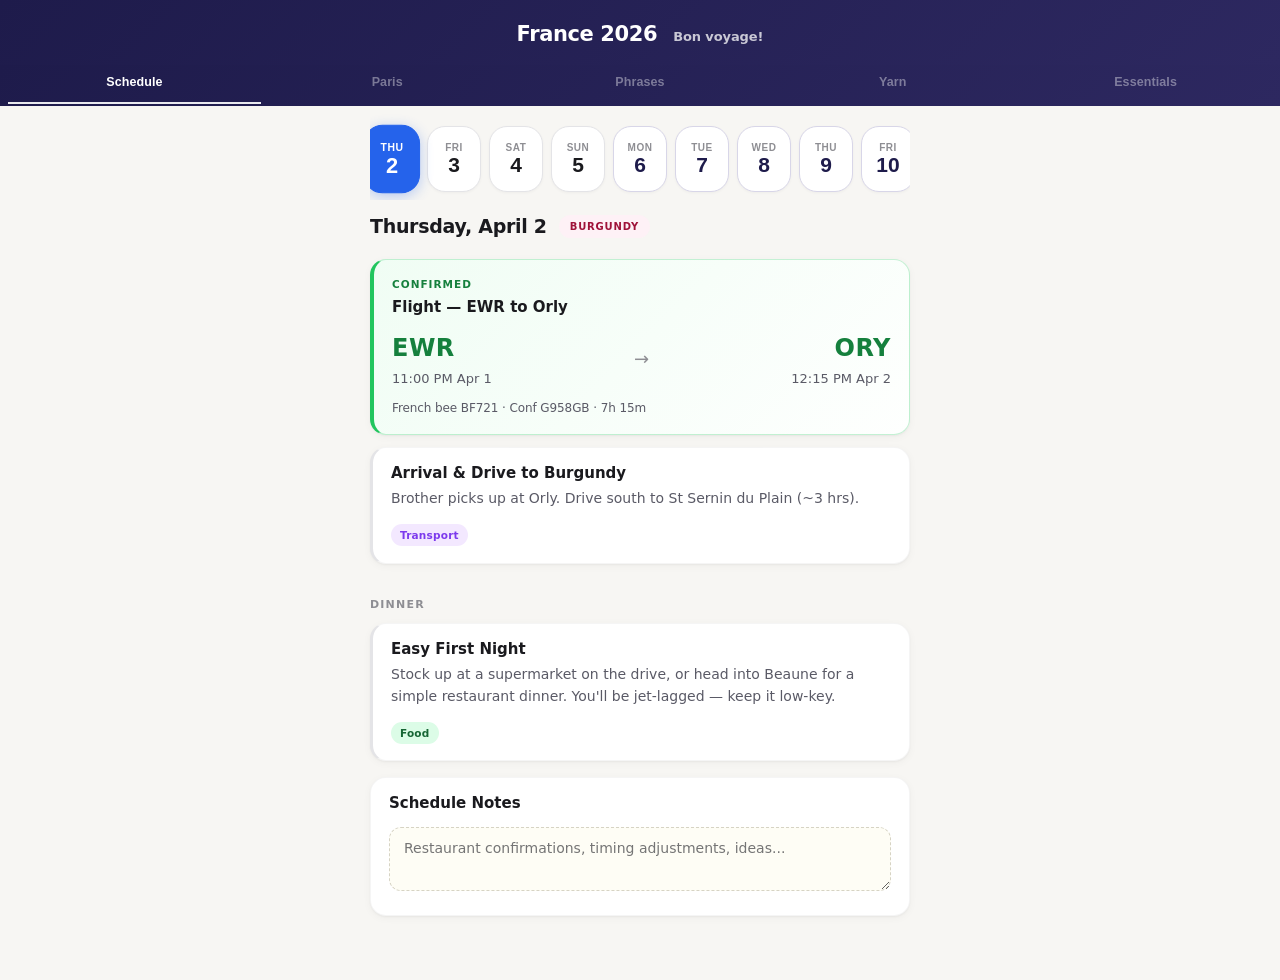
==== index.html @ f26ab738 "Add craft shops to Apr 9 Montmartre, La Droguerie website link, bump cache Marché Saint-Pierre and L" ====
<!DOCTYPE html>
<html lang="en">
<head>
  <meta charset="UTF-8">
  <meta name="viewport" content="width=device-width, initial-scale=1.0, viewport-fit=cover">
  <meta name="apple-mobile-web-app-capable" content="yes">
  <meta name="apple-mobile-web-app-status-bar-style" content="black-translucent">
  <meta name="theme-color" content="#1a1a2e">
  <title>France 2026</title>
  <link rel="stylesheet" href="style.css">
  <link rel="manifest" href="manifest.json">
</head>
<body>

<header>
  <div class="header-top">
    <h1>France 2026</h1>
    <div class="countdown" id="countdown"></div>
  </div>
</header>

<nav id="tabs">
  <button class="active" data-tab="schedule">Schedule</button>
  <button data-tab="hotel">Paris</button>
  <button data-tab="phrases">Phrases</button>
  <button data-tab="yarn">Yarn</button>
  <button data-tab="essentials">Essentials</button>
</nav>

<!-- ===================== SCHEDULE ===================== -->
<div class="section active" id="schedule">

  <div class="day-picker" id="day-picker">
    <button class="day-btn active" data-day="apr2">
      <span class="day-name">Thu</span>
      <span class="day-num">2</span>
    </button>
    <button class="day-btn" data-day="apr3">
      <span class="day-name">Fri</span>
      <span class="day-num">3</span>
    </button>
    <button class="day-btn" data-day="apr4">
      <span class="day-name">Sat</span>
      <span class="day-num">4</span>
    </button>
    <button class="day-btn" data-day="apr5">
      <span class="day-name">Sun</span>
      <span class="day-num">5</span>
    </button>
    <button class="day-btn paris-btn" data-day="apr6">
      <span class="day-name">Mon</span>
      <span class="day-num">6</span>
    </button>
    <button class="day-btn paris-btn" data-day="apr7">
      <span class="day-name">Tue</span>
      <span class="day-num">7</span>
    </button>
    <button class="day-btn paris-btn" data-day="apr8">
      <span class="day-name">Wed</span>
      <span class="day-num">8</span>
    </button>
    <button class="day-btn paris-btn" data-day="apr9">
      <span class="day-name">Thu</span>
      <span class="day-num">9</span>
    </button>
    <button class="day-btn paris-btn" data-day="apr10">
      <span class="day-name">Fri</span>
      <span class="day-num">10</span>
    </button>
  </div>

  <!-- ===== Apr 2 ===== -->
  <div class="day-content active" id="day-apr2">
    <div class="day-title">
      <h2>Thursday, April 2</h2>
      <span class="location-badge burgundy">Burgundy</span>
    </div>

    <div class="card confirmed-card">
      <div class="confirmed-label">CONFIRMED</div>
      <h3>Flight &mdash; EWR to Orly</h3>
      <div class="flight-mini">
        <div class="flight-route">
          <div class="flight-point"><span class="airport-code">EWR</span><span class="flight-time">11:00 PM Apr 1</span></div>
          <div class="flight-arrow">&rarr;</div>
          <div class="flight-point right"><span class="airport-code">ORY</span><span class="flight-time">12:15 PM Apr 2</span></div>
        </div>
        <div class="flight-meta">French bee BF721 &middot; Conf G958GB &middot; 7h 15m</div>
      </div>
    </div>

    <div class="card suggestion-card">
      <h3>Arrival &amp; Drive to Burgundy</h3>
      <p class="card-desc">Brother picks up at Orly. Drive south to St Sernin du Plain (~3 hrs).</p>
      <span class="card-tag transport">Transport</span>
    </div>

    <div class="card-divider">Dinner</div>
    <div class="card suggestion-card">
      <h3>Easy First Night</h3>
      <p class="card-desc">Stock up at a supermarket on the drive, or head into Beaune for a simple restaurant dinner. You'll be jet-lagged &mdash; keep it low-key.</p>
      <span class="card-tag food">Food</span>
    </div>
  </div>

  <!-- ===== Apr 3 ===== -->
  <div class="day-content" id="day-apr3">
    <div class="day-title">
      <h2>Friday, April 3</h2>
      <span class="location-badge burgundy">Burgundy</span>
    </div>

    <div class="card suggestion-card">
      <h3>Hospices de Beaune</h3>
      <p class="card-desc">Stunning 15th-century hospital with colorful tile roof. One of Burgundy's most iconic buildings. Audio guides available. ~&euro;12 adults, &euro;5 kids 6-17, free under 6.</p>
      <p class="card-address">Rue de l'Hotel-Dieu, Beaune</p>
      <span class="card-tag culture">Culture</span>
    </div>

    <div class="card suggestion-card">
      <h3>Beaune Ramparts Walk</h3>
      <p class="card-desc">Walk along the old town walls. Easy, scenic loop around the medieval center. Good for kids to run around.</p>
      <span class="card-tag outdoor">Outdoor</span>
    </div>

    <div class="collapsible-section">
      <button class="section-toggle" onclick="toggleSection(this)">
        <span>More Ideas</span>
        <span class="toggle-icon">+</span>
      </button>
      <div class="section-body">
        <div class="card suggestion-card">
          <h3>Beaune Market</h3>
          <p class="card-desc">Saturday is the big market day, but there are smaller markets through the week. Browse local cheese, charcuterie, and produce.</p>
          <span class="card-tag food">Food</span>
        </div>
      </div>
    </div>

    <div class="card-divider">Lunch</div>
    <div class="card suggestion-card">
      <h3>Le Comptoir des Tontons</h3>
      <p class="card-desc">Cozy Beaune bistro with excellent Burgundian fare. Wine barrel decor, friendly service.</p>
      <span class="card-tag food">Food</span>
    </div>
    <div class="card suggestion-card">
      <h3>Caves Madeleine</h3>
      <p class="card-desc">Atmospheric wine-bar restaurant in Beaune's old caves. Regional dishes paired with local wines.</p>
      <span class="card-tag food">Food</span>
    </div>

    <div class="card-divider">Dinner</div>
    <div class="card suggestion-card">
      <h3>Dinner in Beaune or at Home</h3>
      <p class="card-desc">Cook at the house with market finds, or try one of Beaune's restaurants for a leisurely Burgundy dinner.</p>
      <span class="card-tag food">Food</span>
    </div>
  </div>

  <!-- ===== Apr 4 ===== -->
  <div class="day-content" id="day-apr4">
    <div class="day-title">
      <h2>Saturday, April 4</h2>
      <span class="location-badge burgundy">Burgundy</span>
    </div>

    <div class="card suggestion-card">
      <h3>Chateau de la Rochepot</h3>
      <p class="card-desc">Fairy-tale medieval castle with colorful Burgundian tile roof. Short drive from St Sernin. Kids will love the towers and drawbridge. ~&euro;9 adults, &euro;4 kids.</p>
      <p class="card-address">Rochepot, ~20 min drive</p>
      <span class="card-tag culture">Culture</span>
    </div>

    <div class="card suggestion-card">
      <h3>Voie Verte Cycling</h3>
      <p class="card-desc">Flat, car-free cycling path through the vineyards. Rent bikes locally (~&euro;15-20/day adult, &euro;10/day kids). Perfect for the family.</p>
      <span class="card-tag outdoor">Outdoor</span> <span class="card-tag kids">Kids</span>
    </div>

    <div class="collapsible-section">
      <button class="section-toggle" onclick="toggleSection(this)">
        <span>Wine Tasting</span>
        <span class="toggle-icon">+</span>
      </button>
      <div class="section-body">
        <div class="card suggestion-card">
          <h3>Chateau de Santenay</h3>
          <p class="card-desc">Wine estate with tastings. Many Burgundy chateaux welcome families &mdash; kids get grape juice while parents taste.</p>
          <span class="card-tag food">Food</span>
        </div>
        <div class="card suggestion-card">
          <h3>Chateau de Meursault</h3>
          <p class="card-desc">Famous white wine estate. Beautiful cellars. Tastings available.</p>
          <span class="card-tag food">Food</span>
        </div>
      </div>
    </div>

    <div class="card-divider">Dinner</div>
    <div class="card suggestion-card">
      <h3>Auberge du Vieux Vigneron</h3>
      <p class="card-desc">Classic Burgundy auberge with regional specialties. Cozy village atmosphere.</p>
      <span class="card-tag food">Food</span>
    </div>
    <div class="card suggestion-card">
      <h3>Le Montrachet</h3>
      <p class="card-desc">Upscale option in Puligny-Montrachet. Excellent wine list, naturally.</p>
      <span class="card-tag food">Food</span>
    </div>
    <div class="card suggestion-card">
      <h3>Cook at Home</h3>
      <p class="card-desc">Pick up ingredients at the market and cook a family dinner at the house.</p>
      <span class="card-tag food">Food</span>
    </div>
  </div>

  <!-- ===== Apr 5 ===== -->
  <div class="day-content" id="day-apr5">
    <div class="day-title">
      <h2>Sunday, April 5</h2>
      <span class="location-badge burgundy">Burgundy</span>
    </div>

    <div class="card suggestion-card">
      <h3>Falaise de Cormot Hike</h3>
      <p class="card-desc">Scenic cliff walk with vineyard views. Moderate difficulty &mdash; doable with kids but bring snacks and water.</p>
      <span class="card-tag outdoor">Outdoor</span>
    </div>

    <div class="card suggestion-card">
      <h3>Nolay Village</h3>
      <p class="card-desc">Charming medieval village with covered market hall. Good for a wander and coffee stop.</p>
      <span class="card-tag culture">Culture</span>
    </div>

    <div class="collapsible-section">
      <button class="section-toggle" onclick="toggleSection(this)">
        <span>Alternative: Parc de l'Auxois</span>
        <span class="toggle-icon">+</span>
      </button>
      <div class="section-body">
        <div class="card suggestion-card">
          <h3>Parc de l'Auxois</h3>
          <p class="card-desc">Animal park and amusement park. Good rainy-day or energy-burning option for the kids. Has rides, animals, and picnic areas. ~&euro;20 adults, &euro;16 kids 3-11, free under 3.</p>
          <span class="card-tag kids">Kids</span> <span class="card-tag outdoor">Outdoor</span>
        </div>
      </div>
    </div>

    <div class="card-divider">Lunch</div>
    <div class="card suggestion-card">
      <h3>Lunch in Nolay or Beaune</h3>
      <p class="card-desc">If you&rsquo;re hiking Cormot, Nolay has a few casual spots for a post-hike lunch. Otherwise head into Beaune &mdash; Le Comptoir des Tontons or Caves Madeleine are both reliable.</p>
      <span class="card-tag food">Food</span>
    </div>

    <div class="card-divider">Dinner</div>
    <div class="card suggestion-card">
      <h3>Last Burgundy Dinner</h3>
      <p class="card-desc">Final evening before heading to Paris tomorrow. Cook something special or go out in Beaune. <strong>Pack tonight</strong> &mdash; you need to leave by 9:45 AM for the TGV.</p>
      <span class="card-tag food">Food</span>
    </div>
  </div>

  <!-- ===== Apr 6 ===== -->
  <div class="day-content" id="day-apr6">
    <div class="day-title">
      <h2>Monday, April 6</h2>
      <span class="location-badge paris">Paris</span>
    </div>

    <div class="card suggestion-card">
      <h3>Morning: Drive to Le Creusot TGV</h3>
      <p class="card-desc">Le Creusot-Montceau TGV station is ~35 min drive from St Sernin du Plain. <strong>Leave the house by 9:45 AM</strong> to give yourself time to park and find the platform. Return rental car or arrange drop-off with brother.</p>
      <span class="card-tag transport">Transport</span>
    </div>

    <div class="card confirmed-card">
      <div class="confirmed-label">CONFIRMED</div>
      <h3>TGV to Paris</h3>
      <div class="flight-mini">
        <div class="flight-route">
          <div class="flight-point"><span class="airport-code">Le Creusot</span><span class="flight-time">10:46 AM</span></div>
          <div class="flight-arrow">&rarr;</div>
          <div class="flight-point right"><span class="airport-code">Gare de Lyon</span><span class="flight-time">12:08 PM</span></div>
        </div>
        <div class="flight-meta">TGV INOUI N&deg; 6612 &middot; Coach 6, Seat 634 &middot; 1h 22m</div>
      </div>
    </div>

    <div class="card suggestion-card">
      <h3>Gare de Lyon &rarr; Hotel</h3>
      <p class="card-desc">You&rsquo;ll arrive with luggage and kids. Options:</p>
      <ul class="card-list">
        <li><strong>Taxi with car seat</strong>: Best option with bags + a 5-year-old. Book in advance (see below). ~&euro;15-20, 10 min</li>
        <li><strong>Metro</strong>: Line 1 dir. Nation &rarr; Bastille (3 stops), then 5-min walk. Manageable but stairs at Bastille &mdash; no elevator on Line 1 side</li>
      </ul>
      <div class="card-detail" style="margin-top:10px">
        <strong>Car seat taxi services</strong>:
        <ul class="card-list" style="margin-top:4px">
          <li><strong>G7 Famille</strong>: Paris&rsquo;s biggest taxi company. Book &ldquo;G7 Family&rdquo; with booster seats via the G7 app or <a href="tel:+33147398000">+33 1 47 39 80 00</a></li>
          <li><strong>Taxi Bambino</strong>: Specializes in families. taxibambino.com &middot; Book 24hrs ahead</li>
          <li><strong>Family Transport Paris</strong>: Mercedes Classe V, fits up to 3 car seats. familytransportparis.com</li>
          <li><strong>Marcel</strong>: App-based (like Uber). Select &ldquo;Family&rdquo; option for car seat. marcel.cab</li>
        </ul>
      </div>
      <span class="card-tag transport">Transport</span>
    </div>

    <div class="card suggestion-card">
      <h3>Check In: Maison Breguet</h3>
      <p class="card-desc">5-star boutique hotel. Standard check-in is 3:00 PM &mdash; but they&rsquo;ll hold luggage if you arrive early. Contact the hotel to request early check-in: <a href="tel:+33158303231">+33 1 58 30 32 31</a></p>
      <p class="card-address">8 Rue Breguet, 75011 &middot; Metro Breguet-Sabin</p>
      <span class="card-tag essential">Hotel</span>
    </div>

    <div class="card suggestion-card">
      <h3>Neighborhood Walk</h3>
      <p class="card-desc">Explore the 11th arrondissement. Walk to Place des Vosges (Paris's oldest planned square, 10 min). Let kids run in the park.</p>
      <span class="card-tag outdoor">Outdoor</span>
    </div>

    <div class="card-divider">Dinner</div>
    <div class="card suggestion-card">
      <h3>Cafe des Anges</h3>
      <p class="card-desc">Local neighborhood bistro near the hotel. Casual, good food, easy first-night option.</p>
      <span class="card-tag food">Food</span>
    </div>
    <div class="card suggestion-card">
      <h3>Paris Hanoi</h3>
      <p class="card-desc">Vietnamese restaurant in the neighborhood. Great pho and banh mi. Kids usually love it.</p>
      <span class="card-tag food">Food</span>
    </div>
    <div class="card suggestion-card">
      <h3>Hotel Restaurant</h3>
      <p class="card-desc">Maison Breguet has an on-site restaurant with a glass-roof dining room. Zero commute after a travel day.</p>
      <span class="card-tag food">Food</span>
    </div>
  </div>

  <!-- ===== Apr 7 ===== -->
  <div class="day-content" id="day-apr7">
    <div class="day-title">
      <h2>Tuesday, April 7</h2>
      <span class="location-badge paris">Paris</span>
    </div>

    <div class="card suggestion-card">
      <h3>Musee d'Orsay</h3>
      <p class="card-desc">Impressionist masterpieces in a stunning old train station. Monet, Renoir, Van Gogh, Degas. Less overwhelming than the Louvre for kids. &euro;16 adults, free for under-18. Book timed entry online.</p>
      <p class="card-address">1 Rue de la Legion d'Honneur, 75007</p>
      <span class="card-tag culture">Culture</span>
    </div>

    <div class="card suggestion-card">
      <h3>Jardin du Luxembourg</h3>
      <p class="card-desc">Paris's most beloved park. Sailboats on the pond (&euro;5 to rent a miniature boat), large playground, and a puppet theater (&euro;6, marionnettes). Free entry. The kids will not want to leave.</p>
      <p class="card-address">75006 Paris</p>
      <span class="card-tag outdoor">Outdoor</span> <span class="card-tag kids">Kids</span>
    </div>

    <div class="card-divider">Lunch</div>
    <div class="card suggestion-card">
      <h3>Lunch Near Luxembourg</h3>
      <p class="card-desc">Lots of options within 5 minutes of the garden.</p>
    </div>
    <div class="collapsible-section">
      <button class="section-toggle" onclick="toggleSection(this)">
        <span>Lunch Spots</span>
        <span class="toggle-icon">+</span>
      </button>
      <div class="section-body">
        <div class="card suggestion-card">
          <h3>Rue de Seine / Rue de Buci</h3>
          <p class="card-desc">Cafes, bakeries, and market stalls. 5 min from the garden.</p>
          <span class="card-tag food">Food</span>
        </div>
        <div class="card suggestion-card">
          <h3>Boulangerie Poilane</h3>
          <p class="card-desc">Famous bread, great cookies. A Paris institution.</p>
          <p class="card-address">8 Rue du Cherche-Midi</p>
          <span class="card-tag food">Food</span>
        </div>
        <div class="card suggestion-card">
          <h3>Amorino</h3>
          <p class="card-desc">Flower-shaped gelato. Multiple locations. Kids will be ecstatic.</p>
          <span class="card-tag food">Food</span> <span class="card-tag kids">Kids</span>
        </div>
      </div>
    </div>

    <div class="card-divider">Dinner</div>
    <div class="card confirmed-card">
      <div class="confirmed-label">CONFIRMED &middot; RESERVATION</div>
      <h3>Brasserie Rosie-Lou</h3>
      <p class="card-desc"><strong>Tuesday April 7 at 6:45 PM &middot; Party of 8</strong></p>
      <p class="card-address">1 Rue du Faubourg Poissonniere, 75009 Paris</p>
      <p class="card-detail"><strong>Getting there</strong>: Metro Line 8 dir. Creteil from Bastille &rarr; Bonne Nouvelle (5 stops, ~12 min). Or Line 5 dir. Bobigny &rarr; Gare du Nord, walk 8 min south.</p>
      <p class="card-detail">Phone: <a href="tel:+33142360020">+33 1 42 36 00 20</a></p>
      <p class="card-warning">Free cancellation until April 7 at 6:45 AM. After that, credit card will be charged.</p>
    </div>

    <div class="collapsible-section">
      <button class="section-toggle" onclick="toggleSection(this)">
        <span>Backup Dinner Options</span>
        <span class="toggle-icon">+</span>
      </button>
      <div class="section-body">
        <div class="card suggestion-card">
          <h3>Bistro Paul Bert</h3>
          <p class="card-desc">One of Paris's most beloved bistros. Legendary steak-frites, seasonal specials. The 11-year-old will feel very grown-up.</p>
          <p class="card-address">87 Rue de la Roquette</p>
          <span class="card-tag food">Food</span>
        </div>
        <div class="card suggestion-card">
          <h3>Chez HE</h3>
          <p class="card-desc">Chinese restaurant with a 350 sqm basement playground for kids ages 2-12. Excellent food AND the kids can play. Secret weapon for decompressing.</p>
          <span class="card-tag food">Food</span> <span class="card-tag kids">Kids</span>
        </div>
        <div class="card suggestion-card">
          <h3>Le Servan</h3>
          <p class="card-desc">Franco-Asian fusion, relaxed vibe. Great for adventurous eaters. Smaller portions good for sharing.</p>
          <p class="card-address">32 Rue Saint-Maur (10-min walk)</p>
          <span class="card-tag food">Food</span>
        </div>
      </div>
    </div>
  </div>

  <!-- ===== Apr 8 ===== -->
  <div class="day-content" id="day-apr8">
    <div class="day-title">
      <h2>Wednesday, April 8</h2>
      <span class="location-badge paris">Paris</span>
    </div>

    <div class="card confirmed-card">
      <div class="confirmed-label">CONFIRMED &middot; PAID</div>
      <h3>Louvre Museum + Seine Cruise</h3>
      <p class="card-desc"><strong>Wednesday April 8 at 9:30 AM</strong> &middot; Direct access to the Mona Lisa</p>
      <div style="text-align:center;margin:12px 0"><img src="images/louvre-qr.png" alt="Louvre booking QR code" style="width:140px;height:140px;border-radius:8px"></div>
      <div class="booking-details">
        <div class="booking-row"><span>Booking #</span><span>01295956</span></div>
        <div class="booking-row"><span>Locator</span><span>401775679775</span></div>
        <div class="booking-row"><span>Adults</span><span>2 &times; &euro;93 = &euro;186</span></div>
        <div class="booking-row"><span>Children (3-17)</span><span>2 &times; &euro;65 = &euro;130</span></div>
        <div class="booking-row total"><span>Total</span><span>&euro;316 paid</span></div>
      </div>
      <p class="card-detail" style="margin-top:10px"><strong>Includes</strong>: Reserved entry to Louvre with direct Mona Lisa access + Seine River Cruise</p>
      <p class="card-detail"><strong>Meeting point</strong>: Right side of the Carrousel Arch, with the Louvre Pyramid behind you, at the end of the gardens. Host in a red jacket holding a Paris City Vision sign. <strong>Arrive by 9:10 AM.</strong></p>
      <p class="card-detail"><strong>Getting there</strong>: Metro Line 1 dir. La D&eacute;fense from Bastille &rarr; Palais Royal&ndash;Mus&eacute;e du Louvre (4 stops, ~10 min). Leave hotel by 8:50 AM.</p>
      <p class="card-detail"><strong>Important</strong>: Bring valid passports (original) for entry. Large bags, strollers, and umbrellas must go in the museum cloakroom.</p>
      <p class="card-detail"><strong>Tips with kids</strong>: Don&rsquo;t try to see everything. Pick 2&ndash;3 highlights: Winged Victory (dramatic staircase), Egyptian mummies, Napoleon III apartments. Plan ~2&ndash;3 hours max.</p>
      <p class="card-detail" style="font-size:0.8em;color:#888;margin-top:8px">Free cancellation up to 24 hours before. Booked via My Top Tour.</p>
    </div>

    <div class="card suggestion-card">
      <h3>Seine River Cruise</h3>
      <p class="card-desc">Included with Louvre tickets. After the museum, take a break and hop on the boat (~1 hr). See Notre-Dame, the Eiffel Tower, and the bridges without walking. The 5-year-old will love being on a boat.</p>
      <span class="card-tag outdoor">Outdoor</span> <span class="card-tag kids">Kids</span>
    </div>

    <div class="collapsible-section">
      <button class="section-toggle" onclick="toggleSection(this)">
        <span>Afternoon Options</span>
        <span class="toggle-icon">+</span>
      </button>
      <div class="section-body">
        <div class="card suggestion-card">
          <h3>Eiffel Tower</h3>
          <p class="card-desc">Natural add-on since you'll see it from the boat. Book summit tickets well in advance. Summit: ~&euro;29 adults, &euro;7 kids 4-11. Stairs to 2nd floor: &euro;11/&euro;3. Or just admire from Trocadero &mdash; arguably a better view and free.</p>
          <p class="card-address">Champ de Mars, 75007</p>
          <span class="card-tag culture">Culture</span>
        </div>
        <div class="card suggestion-card">
          <h3>Cite des Sciences (Rainy Day Backup)</h3>
          <p class="card-desc">Enormous science museum with dedicated Cite des Enfants sections (ages 2-7 and 5-12). Hands-on, interactive, genuinely fun. Cite des Enfants: &euro;12/person. Book timed slots.</p>
          <p class="card-address">30 Ave Corentin Cariou, 75019</p>
          <span class="card-tag kids">Kids</span> <span class="card-tag culture">Culture</span>
        </div>
      </div>
    </div>

    <div class="card-divider">Dinner</div>
    <div class="card suggestion-card">
      <h3>Brasserie Martin</h3>
      <p class="card-desc">Stylish 11th arr. spot. Seasonal French menu with traditional homemade dishes. Nice atmosphere, not too formal for kids.</p>
      <span class="card-tag food">Food</span>
    </div>
    <div class="card suggestion-card">
      <h3>Clamato</h3>
      <p class="card-desc">Septime's casual sister restaurant on Rue de Charonne. Seafood small plates, walk-in only. Arrive by 7 PM.</p>
      <span class="card-tag food">Food</span>
    </div>
    <div class="card suggestion-card">
      <h3>Le Bouillon Chartier</h3>
      <p class="card-desc">Paris institution since 1896. Gorgeous belle epoque hall. Classic French food at ~&euro;15/person. Kids love the grand room. No reservations, short line.</p>
      <p class="card-address">7 Rue du Faubourg Montmartre, 75009</p>
      <span class="card-tag food">Food</span>
    </div>
  </div>

  <!-- ===== Apr 9 ===== -->
  <div class="day-content" id="day-apr9">
    <div class="day-title">
      <h2>Thursday, April 9</h2>
      <span class="location-badge paris">Paris</span>
    </div>

    <div class="card suggestion-card">
      <h3>Montmartre Morning</h3>
      <p class="card-desc">Hilly, charming, village-feel neighborhood. Start at the bottom and work up to Sacre-Coeur.</p>
      <span class="card-tag culture">Culture</span>
    </div>

    <div class="collapsible-section">
      <button class="section-toggle" onclick="toggleSection(this)">
        <span>Montmartre Highlights</span>
        <span class="toggle-icon">+</span>
      </button>
      <div class="section-body">
        <div class="card suggestion-card">
          <h3>Sacre-Coeur</h3>
          <p class="card-desc">Free to enter. Amazing views from the steps. Inside is impressive too. Dome access: &euro;7 (not essential, views from steps are great).</p>
          <span class="card-tag culture">Culture</span>
        </div>
        <div class="card suggestion-card">
          <h3>Place du Tertre</h3>
          <p class="card-desc">Artists' square. Get a caricature drawn of the kids (negotiate price first, ~&euro;20-30).</p>
          <span class="card-tag culture">Culture</span> <span class="card-tag kids">Kids</span>
        </div>
        <div class="card suggestion-card">
          <h3>Funicular</h3>
          <p class="card-desc">Little cable car up the hill (uses a t+ metro ticket, &euro;2.15). Kids love it.</p>
          <span class="card-tag transport">Transport</span> <span class="card-tag kids">Kids</span>
        </div>
        <div class="card suggestion-card">
          <h3>Le Mur des Je t'aime (Wall of Love)</h3>
          <p class="card-desc">"I love you" in 250+ languages. Quick stop in Square Jehan Rictus.</p>
          <span class="card-tag culture">Culture</span>
        </div>
        <div class="card suggestion-card">
          <h3>Marché Saint-Pierre</h3>
          <p class="card-desc">Famous fabric market at the foot of Montmartre. Multiple floors of fabric, yarn, and haberdashery. Right near Sacré-Cœur.</p>
          <p class="card-address">2 Rue Charles Nodier, 75018</p>
          <a class="maps-link" href="https://www.google.com/maps/place/March%C3%A9+Saint-Pierre/@48.8847201,2.3450409" target="_blank" rel="noopener">Open in Google Maps</a>
          <span class="card-tag culture">Yarn</span>
        </div>
        <div class="card suggestion-card">
          <h3>La Droguerie</h3>
          <p class="card-desc">Legendary haberdashery. House-brand yarns sold by weight, walls hung with rainbow skeins. Staff winds your yarn by hand. Worth a detour from Montmartre.</p>
          <p class="card-address">9-11 Rue du Jour, 75001 (Les Halles)</p>
          <a class="maps-link" href="https://www.ladroguerie.com/paris/" target="_blank" rel="noopener">Website</a> &middot;
          <a class="maps-link" href="https://www.google.com/maps/search/?api=1&query=La+Droguerie+9+rue+du+Jour+Paris" target="_blank" rel="noopener">Open in Google Maps</a>
          <span class="card-tag culture">Yarn</span>
        </div>
      </div>
    </div>

    <div class="collapsible-section">
      <button class="section-toggle" onclick="toggleSection(this)">
        <span>Afternoon Ideas</span>
        <span class="toggle-icon">+</span>
      </button>
      <div class="section-body">
        <div class="card suggestion-card">
          <h3>Parc des Buttes-Chaumont</h3>
          <p class="card-desc">Wild, hilly park with a temple on a rocky island. Great for running around. Less touristy.</p>
          <span class="card-tag outdoor">Outdoor</span> <span class="card-tag kids">Kids</span>
        </div>
        <div class="card suggestion-card">
          <h3>Canal Saint-Martin</h3>
          <p class="card-desc">Walk along the locks, watch boats pass through. Trendy neighborhood with good cafes.</p>
          <span class="card-tag outdoor">Outdoor</span>
        </div>
        <div class="card suggestion-card">
          <h3>Le Marais Shopping</h3>
          <p class="card-desc">Browse the Marais district. Kid-friendly: Merci concept store, BHV department store.</p>
          <span class="card-tag culture">Culture</span>
        </div>
      </div>
    </div>

    <div class="card-divider">Last Dinner in Paris</div>
    <div class="card suggestion-card">
      <h3>Chez Janou</h3>
      <p class="card-desc">Famous for the giant chocolate mousse bowl served family-style (they bring the whole pot!). Provencal menu. Book ahead.</p>
      <p class="card-address">2 Rue Roger Verlomme, 75003 (10-min walk)</p>
      <span class="card-tag food">Food</span> <span class="card-tag kids">Kids</span>
    </div>
    <div class="card suggestion-card">
      <h3>Le Relais de l'Entrecote</h3>
      <p class="card-desc">No menu, no choices &mdash; just steak-frites with legendary secret sauce. Walnut salad, then steak in two rounds. Kids love the simplicity. Expect a short line.</p>
      <p class="card-address">20 Rue Marbeuf, 75008</p>
      <span class="card-tag food">Food</span>
    </div>
    <div class="card suggestion-card">
      <h3>Septime</h3>
      <p class="card-desc">Special-occasion tasting menu. Book well in advance. Best as a date night if you can arrange a sitter through the hotel.</p>
      <p class="card-address">80 Rue de Charonne (5-min walk)</p>
      <span class="card-tag food">Food</span>
    </div>
  </div>

  <!-- ===== Apr 10 ===== -->
  <div class="day-content" id="day-apr10">
    <div class="day-title">
      <h2>Friday, April 10</h2>
      <span class="location-badge paris">Paris</span>
    </div>

    <div class="card confirmed-card">
      <div class="confirmed-label">CONFIRMED</div>
      <h3>Flight &mdash; Orly to EWR</h3>
      <div class="flight-mini">
        <div class="flight-route">
          <div class="flight-point"><span class="airport-code">ORY</span><span class="flight-time">6:50 PM</span></div>
          <div class="flight-arrow">&rarr;</div>
          <div class="flight-point right"><span class="airport-code">EWR</span><span class="flight-time">9:00 PM</span></div>
        </div>
        <div class="flight-meta">French bee BF720 &middot; Conf G958GB</div>
      </div>
      <p class="card-detail" style="margin-top:8px"><strong>Leave hotel by 3:00 PM</strong> &middot; Taxi/Uber to Orly ~&euro;35</p>
    </div>

    <div class="card suggestion-card">
      <h3>Last Morning in Paris</h3>
      <p class="card-desc">No agenda. Get croissants, sit in a park, soak it in. A few ideas below.</p>
      <span class="card-tag outdoor">Outdoor</span>
    </div>

    <div class="collapsible-section">
      <button class="section-toggle" onclick="toggleSection(this)">
        <span>Morning Ideas</span>
        <span class="toggle-icon">+</span>
      </button>
      <div class="section-body">
        <div class="card suggestion-card">
          <h3>Notre-Dame Area</h3>
          <p class="card-desc">Walk around the exterior (reconstruction ongoing but the area is beautiful). Ile de la Cite and Ile Saint-Louis have great ice cream (Berthillon).</p>
          <span class="card-tag culture">Culture</span>
        </div>
        <div class="card suggestion-card">
          <h3>Shakespeare &amp; Company</h3>
          <p class="card-desc">Most famous English-language bookshop in the world. Right across from Notre-Dame. The 11-year-old will love browsing.</p>
          <p class="card-address">37 Rue de la Bucherie, 75005</p>
          <span class="card-tag culture">Culture</span> <span class="card-tag kids">Kids</span>
        </div>
      </div>
    </div>

    <div class="collapsible-section">
      <button class="section-toggle" onclick="toggleSection(this)">
        <span>Getting to Orly</span>
        <span class="toggle-icon">+</span>
      </button>
      <div class="section-body">
        <div class="card suggestion-card">
          <h3>Transport Options</h3>
          <p class="card-desc">Be at Orly by ~4:00 PM.</p>
          <ul class="card-list">
            <li><strong>Taxi/Uber</strong>: ~&euro;35 flat rate. Easiest with kids + luggage</li>
            <li><strong>Orlyval</strong>: Automated train from Antony (RER B). ~35 min, ~&euro;12/adult</li>
            <li><strong>From hotel</strong>: Line 8 dir. Balard from Bastille &rarr; Invalides, RER C dir. Pont de Rungis &rarr; Pont de Rungis, then Orlyval shuttle. Or just grab a taxi</li>
          </ul>
          <span class="card-tag transport">Transport</span>
        </div>
      </div>
    </div>
  </div>

  <div class="card" style="margin-top:16px">
    <h3>Schedule Notes</h3>
    <textarea class="note-field" id="note-schedule" placeholder="Restaurant confirmations, timing adjustments, ideas..."></textarea>
  </div>
</div>

<!-- ===================== PARIS ===================== -->
<div class="section" id="hotel">

  <div class="card hotel-hero">
    <div class="hotel-star">5-Star Boutique</div>
    <h2>Maison Breguet</h2>
    <p class="hotel-address">8 Rue Breguet, 75011 Paris</p>
    <p class="hotel-phone"><a href="tel:+33158303231">+33 1 58 30 32 31</a></p>
    <div class="hotel-metro">
      <div class="metro-line"><span class="metro-badge line5">5</span> Breguet-Sabin (1 min walk)</div>
      <div class="metro-line"><span class="metro-badge line1">1</span><span class="metro-badge line5">5</span><span class="metro-badge line8">8</span> Bastille (2 min walk)</div>
    </div>
    <p class="card-detail" style="margin-top:10px">On-site restaurant with glass-roof dining room</p>
  </div>

  <h3 class="section-heading">Transit from Hotel</h3>

  <div class="card suggestion-card compact">
    <div class="transit-row"><strong>Louvre</strong><span>Line 1 dir. La Defense<br>Bastille &rarr; Palais Royal (4 stops)</span></div>
  </div>
  <div class="card suggestion-card compact">
    <div class="transit-row"><strong>Eiffel Tower</strong><span>Line 8 dir. Balard<br>Bastille &rarr; Ecole Militaire (7 stops)</span></div>
  </div>
  <div class="card suggestion-card compact">
    <div class="transit-row"><strong>Musee d'Orsay</strong><span>Line 1 dir. La Defense<br>Bastille &rarr; Concorde, walk 8 min</span></div>
  </div>
  <div class="card suggestion-card compact">
    <div class="transit-row"><strong>Notre-Dame</strong><span>Line 1 dir. La Defense<br>Bastille &rarr; Hotel de Ville (2 stops) + walk</span></div>
  </div>
  <div class="card suggestion-card compact">
    <div class="transit-row"><strong>Montmartre</strong><span>Line 5 dir. Bobigny &rarr; Gare du Nord<br>Line 2 dir. Porte Dauphine &rarr; Anvers</span></div>
  </div>
  <div class="card suggestion-card compact">
    <div class="transit-row"><strong>Luxembourg</strong><span>Line 1 dir. La Defense &rarr; Chatelet<br>RER B dir. Robinson (1 stop)</span></div>
  </div>
  <div class="card suggestion-card compact">
    <div class="transit-row"><strong>Cite des Sciences</strong><span>Line 5 dir. Bobigny<br>Breguet-Sabin &rarr; Porte de Pantin</span></div>
  </div>

  <h3 class="section-heading">Neighborhood Food</h3>

  <div class="card suggestion-card">
    <h3>Marche Richard Lenoir</h3>
    <p class="card-desc">Open-air market on Thursdays and Sundays. Produce, cheese, rotisserie chicken, flowers. 5-min walk from hotel.</p>
    <span class="card-tag food">Food</span>
  </div>
  <div class="card suggestion-card">
    <h3>Du Pain et des Idees</h3>
    <p class="card-desc">One of Paris's best bakeries. Famous escargot pastries and pain des amis. Worth a special trip &mdash; or make it a morning ritual.</p>
    <span class="card-tag food">Food</span>
  </div>
  <div class="card suggestion-card">
    <h3>Cafe des Anges</h3>
    <p class="card-desc">Local neighborhood bistro. Casual, good food, easy option.</p>
    <span class="card-tag food">Food</span>
  </div>
  <div class="card suggestion-card">
    <h3>Chez HE</h3>
    <p class="card-desc">Chinese restaurant with a 350 sqm basement playground for kids ages 2-12. Excellent food AND the kids can play. High chairs, changing tables.</p>
    <span class="card-tag food">Food</span> <span class="card-tag kids">Kids</span>
  </div>
  <div class="card suggestion-card">
    <h3>Bistro Paul Bert</h3>
    <p class="card-desc">One of Paris's most beloved bistros. Legendary steak-frites, seasonal specials.</p>
    <p class="card-address">87 Rue de la Roquette</p>
    <span class="card-tag food">Food</span>
  </div>
  <div class="card suggestion-card">
    <h3>Septime / Clamato</h3>
    <p class="card-desc">Septime: creative tasting menu, book way ahead. Clamato: its walk-in seafood sister. Both on Rue de Charonne, 5 min from hotel.</p>
    <span class="card-tag food">Food</span>
  </div>
  <div class="card suggestion-card">
    <h3>Paris Hanoi</h3>
    <p class="card-desc">Vietnamese restaurant in the neighborhood. Great pho and banh mi.</p>
    <span class="card-tag food">Food</span>
  </div>
  <div class="card suggestion-card">
    <h3>Brasserie Martin</h3>
    <p class="card-desc">Stylish 11th arr. spot. Seasonal French menu, traditional homemade dishes.</p>
    <span class="card-tag food">Food</span>
  </div>

  <h3 class="section-heading">Kids Shops &amp; Bookstores</h3>

  <div class="card suggestion-card">
    <h3>Paris Zoo (Parc Zoologique)</h3>
    <p class="card-desc">Modern zoo in Bois de Vincennes with 5 biozones. Plan at least 2 hours. Family pass: &euro;68 (2 adults + 2 kids). Metro Line 8 dir. Creteil from Bastille &rarr; Porte Doree (6 stops).</p>
    <p class="card-address">Avenue Daumesnil, 75012</p>
    <span class="card-tag kids">Kids</span> <span class="card-tag outdoor">Outdoor</span>
  </div>

  <div class="collapsible-section">
    <button class="section-toggle" onclick="toggleSection(this)">
      <span>Toy Stores</span>
      <span class="toggle-icon">+</span>
    </button>
    <div class="section-body">
      <div class="card suggestion-card">
        <h3>Le Petit Souk</h3>
        <p class="card-desc">Curated toy shop in the Marais. Quirky games, smart toys, French brands. Not mass-market stuff.</p>
        <p class="card-address">Le Marais (10-min walk from hotel)</p>
        <a class="maps-link" href="https://www.google.com/maps/search/?api=1&query=Le+Petit+Souk+Paris+Marais" target="_blank" rel="noopener">Open in Google Maps</a>
        <span class="card-tag kids">Kids</span>
      </div>
      <div class="card suggestion-card">
        <h3>Mandorla Palace</h3>
        <p class="card-desc">Treasure trove of toys in the Marais: games, puzzles, stuffed animals, illustrated books, spinning tops. Feels like a magical attic.</p>
        <p class="card-address">34 Rue Francois Miron, 75004 (15-min walk)</p>
        <a class="maps-link" href="https://www.google.com/maps/search/?api=1&query=Mandorla+Palace+34+Rue+Francois+Miron+Paris" target="_blank" rel="noopener">Open in Google Maps</a>
        <span class="card-tag kids">Kids</span>
      </div>
      <div class="card suggestion-card">
        <h3>Le FanFans</h3>
        <p class="card-desc">Whimsical toy shop. Specializes in magic tricks, metal carousels, and classic games. The 11-year-old will love the magic trick section.</p>
        <p class="card-address">Le Marais, near Rue de Rivoli</p>
        <a class="maps-link" href="https://www.google.com/maps/search/?api=1&query=Le+FanFans+jouets+Paris+Marais" target="_blank" rel="noopener">Open in Google Maps</a>
        <span class="card-tag kids">Kids</span>
      </div>
      <div class="card suggestion-card">
        <h3>Si Tu Veux (Jouer)</h3>
        <p class="card-desc">Historic toy store in a Parisian covered passage. Beautiful setting, traditional European and wooden toys, dress-up costumes.</p>
        <p class="card-address">Passage Jouffroy, 75009</p>
        <a class="maps-link" href="https://www.google.com/maps/search/?api=1&query=Si+Tu+Veux+Jouer+Passage+Jouffroy+Paris" target="_blank" rel="noopener">Open in Google Maps</a>
        <span class="card-tag kids">Kids</span>
      </div>
      <div class="card suggestion-card">
        <h3>Otipi</h3>
        <p class="card-desc">Family-friendly toy store near Luxembourg Gardens. Eco-friendly and educational toys. Good to combine with a Luxembourg visit.</p>
        <p class="card-address">Near Metro Saint-Placide, 75006</p>
        <a class="maps-link" href="https://www.google.com/maps/search/?api=1&query=Otipi+jouets+Paris+Saint-Placide" target="_blank" rel="noopener">Open in Google Maps</a>
        <span class="card-tag kids">Kids</span>
      </div>
    </div>
  </div>

  <div class="card toy-map-card">
    <h3>Toy Store Map</h3>
    <p class="card-desc">Stores relative to the hotel. Tap a dot to open in Google Maps.</p>
    <div class="toy-map-container">
      <svg viewBox="0 0 340 280" xmlns="http://www.w3.org/2000/svg" class="toy-map-svg">
        <!-- Seine River -->
        <path d="M 0 220 Q 80 200, 153 187 Q 220 175, 283 210 L 340 230" fill="none" stroke="#a8d4f0" stroke-width="12" stroke-linecap="round" opacity="0.6"/>
        <text x="60" y="215" font-size="10" fill="#6ab0e0" font-style="italic">Seine</text>

        <!-- Grid lines for orientation -->
        <line x1="0" y1="140" x2="340" y2="140" stroke="#eee" stroke-width="0.5" stroke-dasharray="4,4"/>

        <!-- Hotel -->
        <a href="https://www.google.com/maps/search/?api=1&query=Maison+Breguet+8+Rue+Breguet+Paris" target="_blank">
          <circle cx="291" cy="165" r="10" fill="#c53030" opacity="0.9"/>
          <text x="291" y="169" font-size="11" fill="white" text-anchor="middle" font-weight="bold">H</text>
          <text x="275" y="152" font-size="9" fill="#c53030" text-anchor="end" font-weight="700">Hotel</text>
        </a>

        <!-- Le Petit Souk -->
        <a href="https://www.google.com/maps/search/?api=1&query=Le+Petit+Souk+Paris+Marais" target="_blank">
          <circle cx="233" cy="171" r="7" fill="#7c3aed" opacity="0.85"/>
          <text x="233" y="162" font-size="8" fill="#5b21b6" text-anchor="middle" font-weight="600">Le Petit Souk</text>
        </a>

        <!-- Mandorla Palace -->
        <a href="https://www.google.com/maps/search/?api=1&query=Mandorla+Palace+34+Rue+Francois+Miron+Paris" target="_blank">
          <circle cx="209" cy="183" r="7" fill="#7c3aed" opacity="0.85"/>
          <text x="209" y="197" font-size="8" fill="#5b21b6" text-anchor="middle" font-weight="600">Mandorla</text>
        </a>

        <!-- Le FanFans -->
        <a href="https://www.google.com/maps/search/?api=1&query=Le+FanFans+jouets+Paris+Marais" target="_blank">
          <circle cx="199" cy="172" r="7" fill="#7c3aed" opacity="0.85"/>
          <text x="183" y="168" font-size="8" fill="#5b21b6" text-anchor="end" font-weight="600">FanFans</text>
        </a>

        <!-- Si Tu Veux -->
        <a href="https://www.google.com/maps/search/?api=1&query=Si+Tu+Veux+Jouer+Passage+Jouffroy+Paris" target="_blank">
          <circle cx="130" cy="30" r="7" fill="#7c3aed" opacity="0.85"/>
          <text x="130" y="21" font-size="8" fill="#5b21b6" text-anchor="middle" font-weight="600">Si Tu Veux</text>
        </a>

        <!-- Otipi -->
        <a href="https://www.google.com/maps/search/?api=1&query=Otipi+jouets+Paris+Saint-Placide" target="_blank">
          <circle cx="35" cy="257" r="7" fill="#7c3aed" opacity="0.85"/>
          <text x="50" y="253" font-size="8" fill="#5b21b6" text-anchor="start" font-weight="600">Otipi</text>
        </a>

        <!-- Geolocation dot (hidden by default, positioned by JS) -->
        <circle id="geo-dot" cx="0" cy="0" r="6" fill="#007aff" stroke="white" stroke-width="2" style="display:none"/>
        <circle id="geo-pulse" cx="0" cy="0" r="6" fill="#007aff" opacity="0.3" style="display:none"/>
      </svg>
    </div>
    <button class="geo-btn" id="geo-btn" onclick="showMyLocation()">
      <span class="geo-icon">&#9678;</span> Show My Location
    </button>
    <p class="geo-status" id="geo-status"></p>
  </div>

  <div class="collapsible-section">
    <button class="section-toggle" onclick="toggleSection(this)">
      <span>Bookstores</span>
      <span class="toggle-icon">+</span>
    </button>
    <div class="section-body">
      <div class="card suggestion-card">
        <h3>Shakespeare &amp; Company</h3>
        <p class="card-desc">Most famous English-language bookshop in the world. Right across from Notre-Dame. Beautiful, rambling, stacked floor-to-ceiling. Small kids section, magical upstairs reading nook. Attached cafe.</p>
        <p class="card-address">37 Rue de la Bucherie, 75005</p>
        <span class="card-tag kids">Kids</span> <span class="card-tag culture">Culture</span>
      </div>
      <div class="card suggestion-card">
        <h3>Chantelivre</h3>
        <p class="card-desc">Paris's largest independent children's bookshop. 50,000+ titles. Mostly French but great for illustrated books and Tintin/Asterix souvenirs.</p>
        <p class="card-address">Saint-Germain-des-Pres, 75006</p>
        <span class="card-tag kids">Kids</span>
      </div>
      <div class="card suggestion-card">
        <h3>The Red Wheelbarrow / Red Balloon</h3>
        <p class="card-desc">Beloved English-language bookshop. Red Balloon is Paris's first bilingual English-French kids' bookshop. Great for a book to read on the plane home.</p>
        <span class="card-tag kids">Kids</span>
      </div>
      <div class="card suggestion-card">
        <h3>WH Smith</h3>
        <p class="card-desc">Largest English-language bookstore in Paris. Big children's section with reading corners. On Rue de Rivoli near the Tuileries.</p>
        <p class="card-address">248 Rue de Rivoli, 75001</p>
        <span class="card-tag kids">Kids</span>
      </div>
      <div class="card suggestion-card">
        <h3>Galignani</h3>
        <p class="card-desc">First English-language bookshop on the European continent (since 1801). Gorgeous store. Stocks English children's books including picture books and YA.</p>
        <p class="card-address">224 Rue de Rivoli, 75001</p>
        <span class="card-tag kids">Kids</span>
      </div>
    </div>
  </div>

  <div class="card" style="margin-top:8px">
    <h3>Paris Notes</h3>
    <textarea class="note-field" id="note-hotel" placeholder="Room number, wifi password, concierge tips, restaurant confirmations..."></textarea>
  </div>
</div>

<!-- ===================== PHRASES ===================== -->
<div class="section" id="phrases">

  <div class="card">
    <h3>Essentials</h3>
    <div class="phrase-row"><span class="phrase-fr">Bonjour</span><span class="phrase-en">Hello (always say this first)</span><span class="phrase-pronunciation">bohn-ZHOOR</span></div>
    <div class="phrase-row"><span class="phrase-fr">Bonsoir</span><span class="phrase-en">Good evening</span><span class="phrase-pronunciation">bohn-SWAHR</span></div>
    <div class="phrase-row"><span class="phrase-fr">Au revoir</span><span class="phrase-en">Goodbye</span><span class="phrase-pronunciation">oh ruh-VWAHR</span></div>
    <div class="phrase-row"><span class="phrase-fr">S'il vous plait</span><span class="phrase-en">Please</span><span class="phrase-pronunciation">seel voo PLAY</span></div>
    <div class="phrase-row"><span class="phrase-fr">Merci (beaucoup)</span><span class="phrase-en">Thank you (very much)</span><span class="phrase-pronunciation">mair-SEE (boh-KOO)</span></div>
    <div class="phrase-row"><span class="phrase-fr">Excusez-moi</span><span class="phrase-en">Excuse me</span><span class="phrase-pronunciation">ex-koo-ZAY mwah</span></div>
    <div class="phrase-row"><span class="phrase-fr">Parlez-vous anglais?</span><span class="phrase-en">Do you speak English?</span><span class="phrase-pronunciation">par-LAY voo ahn-GLAY</span></div>
    <div class="phrase-row"><span class="phrase-fr">Je ne comprends pas</span><span class="phrase-en">I don't understand</span><span class="phrase-pronunciation">zhuh nuh kohm-PRAHN pah</span></div>
  </div>

  <div class="card">
    <h3>With Kids</h3>
    <div class="phrase-row"><span class="phrase-fr">Ou sont les toilettes?</span><span class="phrase-en">Where are the bathrooms?</span><span class="phrase-pronunciation">oo sohn lay twah-LET</span></div>
    <div class="phrase-row"><span class="phrase-fr">Un menu enfant, s'il vous plait</span><span class="phrase-en">A children's menu, please</span><span class="phrase-pronunciation">uhn meh-NOO ahn-FAHN seel voo PLAY</span></div>
    <div class="phrase-row"><span class="phrase-fr">Une chaise haute</span><span class="phrase-en">A high chair</span><span class="phrase-pronunciation">oon shez OHT</span></div>
    <div class="phrase-row"><span class="phrase-fr">Ou est l'aire de jeux?</span><span class="phrase-en">Where is the playground?</span><span class="phrase-pronunciation">oo ay LAIR duh ZHUH</span></div>
    <div class="phrase-row"><span class="phrase-fr">Ma fille a cinq ans / onze ans</span><span class="phrase-en">My daughter is 5 / 11 years old</span><span class="phrase-pronunciation">mah FEE-yuh ah SANK ahn / ONZE ahn</span></div>
    <div class="phrase-row"><span class="phrase-fr">C'est gratuit pour les enfants?</span><span class="phrase-en">Is it free for children?</span><span class="phrase-pronunciation">say grah-TWEE poor lay zahn-FAHN</span></div>
  </div>

  <div class="card">
    <h3>At Restaurants</h3>
    <div class="phrase-row"><span class="phrase-fr">Une table pour quatre</span><span class="phrase-en">A table for four</span><span class="phrase-pronunciation">oon TAHB-luh poor KAT-ruh</span></div>
    <div class="phrase-row"><span class="phrase-fr">La carte / Le menu</span><span class="phrase-en">The menu / Fixed-price meal</span><span class="phrase-pronunciation">lah KART / luh meh-NOO</span></div>
    <div class="phrase-row"><span class="phrase-fr">L'addition, s'il vous plait</span><span class="phrase-en">The check, please</span><span class="phrase-pronunciation">lah-dee-SYOHN seel voo PLAY</span></div>
    <div class="phrase-row"><span class="phrase-fr">De l'eau, s'il vous plait</span><span class="phrase-en">Water, please</span><span class="phrase-pronunciation">duh LOH seel voo PLAY</span></div>
    <div class="phrase-row"><span class="phrase-fr">Une carafe d'eau</span><span class="phrase-en">A carafe of tap water (free)</span><span class="phrase-pronunciation">oon kah-RAHF DOH</span></div>
    <div class="phrase-row"><span class="phrase-fr">Sans gluten / allergie</span><span class="phrase-en">Gluten-free / allergy</span><span class="phrase-pronunciation">sahn GLOO-ten / ah-lair-ZHEE</span></div>
    <div class="phrase-row"><span class="phrase-fr">C'etait delicieux</span><span class="phrase-en">That was delicious</span><span class="phrase-pronunciation">say-TAY day-lee-SYUH</span></div>
  </div>

  <div class="card">
    <h3>Getting Around</h3>
    <div class="phrase-row"><span class="phrase-fr">Ou est...?</span><span class="phrase-en">Where is...?</span><span class="phrase-pronunciation">oo AY</span></div>
    <div class="phrase-row"><span class="phrase-fr">A gauche / A droite / Tout droit</span><span class="phrase-en">Left / Right / Straight ahead</span><span class="phrase-pronunciation">ah GOHSH / ah DRWAHT / too DRWAH</span></div>
    <div class="phrase-row"><span class="phrase-fr">C'est loin?</span><span class="phrase-en">Is it far?</span><span class="phrase-pronunciation">say LWAN</span></div>
    <div class="phrase-row"><span class="phrase-fr">Un billet, s'il vous plait</span><span class="phrase-en">A ticket, please</span><span class="phrase-pronunciation">uhn bee-YAY seel voo PLAY</span></div>
    <div class="phrase-row"><span class="phrase-fr">Le prochain train pour...</span><span class="phrase-en">The next train to...</span><span class="phrase-pronunciation">luh proh-SHAIN tran poor</span></div>
  </div>

  <div class="card">
    <h3>Shopping &amp; Markets</h3>
    <div class="phrase-row"><span class="phrase-fr">Combien ca coute?</span><span class="phrase-en">How much does it cost?</span><span class="phrase-pronunciation">kohm-BYAN sah KOOT</span></div>
    <div class="phrase-row"><span class="phrase-fr">Je voudrais...</span><span class="phrase-en">I would like...</span><span class="phrase-pronunciation">zhuh voo-DRAY</span></div>
    <div class="phrase-row"><span class="phrase-fr">C'est tout</span><span class="phrase-en">That's all</span><span class="phrase-pronunciation">say TOO</span></div>
    <div class="phrase-row"><span class="phrase-fr">Un sac, s'il vous plait</span><span class="phrase-en">A bag, please</span><span class="phrase-pronunciation">uhn SAHK seel voo PLAY</span></div>
  </div>

  <div class="card">
    <h3>Emergencies</h3>
    <div class="phrase-row"><span class="phrase-fr">Aidez-moi!</span><span class="phrase-en">Help me!</span><span class="phrase-pronunciation">AY-day MWAH</span></div>
    <div class="phrase-row"><span class="phrase-fr">J'ai besoin d'un medecin</span><span class="phrase-en">I need a doctor</span><span class="phrase-pronunciation">zhay buh-ZWAN duhn MEHD-san</span></div>
    <div class="phrase-row"><span class="phrase-fr">Ou est la pharmacie?</span><span class="phrase-en">Where is the pharmacy?</span><span class="phrase-pronunciation">oo ay lah far-mah-SEE</span></div>
    <div class="phrase-row"><span class="phrase-fr">Appelez le SAMU</span><span class="phrase-en">Call emergency medical services</span><span class="phrase-pronunciation">ah-play luh sah-MOO</span></div>
  </div>
</div>

<!-- ===================== YARN & KNITTING ===================== -->
<div class="section" id="yarn">

  <div class="card" style="margin-top:16px">
    <h3>Yarn Shopping in France</h3>
    <p class="card-desc">France has a wonderful knitting culture. Parisian yarn shops tend to carry high-quality French brands (Fonty, De Rerum Natura, La Bien Aimee, Laines Plassard) plus European favorites. Many shops are small and don't have websites, so check hours before going.</p>
  </div>

  <h3 class="section-heading">Paris Yarn Shops</h3>

  <div class="card suggestion-card">
    <h3>Les Tricoteurs Volants</h3>
    <p class="card-desc">One of the best indie yarn shops in Paris. Natural fibers &mdash; wool, mohair, silk, alpaca, linen, hemp &mdash; with emphasis on French brands and indie hand-dyed yarns. Owner Enrico is passionate and welcoming. Workshops ~&euro;35/2hrs. Staff friendly even if you don't speak French.</p>
    <p class="card-address">22 Rue de la Fidelite, 75010 (near Gare de l'Est)</p>
    <a class="maps-link" href="https://www.google.com/maps/search/?api=1&query=Les+Tricoteurs+Volants+22+rue+Fidelite+Paris" target="_blank" rel="noopener">Open in Google Maps</a>
    <span class="card-tag culture">Yarn</span>
  </div>

  <div class="card suggestion-card">
    <h3>Lil Weasel</h3>
    <p class="card-desc">Beautifully curated shop inside the Passage du Grand Cerf, one of Paris's prettiest covered passages. ~20 brands of yarn organized by color. Also sells Liberty fabric, ribbon, buttons, books. Open Tue-Sat 10:30-19:00.</p>
    <p class="card-address">1 Passage du Grand Cerf, 75002</p>
    <a class="maps-link" href="https://www.google.com/maps/search/?api=1&query=Lil+Weasel+yarn+Passage+Grand+Cerf+Paris" target="_blank" rel="noopener">Open in Google Maps</a>
    <span class="card-tag culture">Yarn</span>
  </div>

  <div class="card suggestion-card">
    <h3>La Droguerie</h3>
    <p class="card-desc">Legendary Paris haberdashery. Famous for house-brand yarns made in France, sold by weight. Walls hung with rainbow skeins in linen, merino, alpaca, silk, mohair, angora. You wait on a painted bench until staff winds your yarn by hand. A classic Paris experience.</p>
    <p class="card-address">9-11 Rue du Jour, 75001 (Les Halles)</p>
    <a class="maps-link" href="https://www.ladroguerie.com/paris/" target="_blank" rel="noopener">Website</a> &middot;
    <a class="maps-link" href="https://www.google.com/maps/search/?api=1&query=La+Droguerie+9+rue+du+Jour+Paris" target="_blank" rel="noopener">Open in Google Maps</a>
    <span class="card-tag culture">Yarn</span>
  </div>

  <div class="collapsible-section">
    <button class="section-toggle" onclick="toggleSection(this)">
      <span>More Paris Shops</span>
      <span class="toggle-icon">+</span>
    </button>
    <div class="section-body">
      <div class="card suggestion-card">
        <h3>La Bien Aimee</h3>
        <p class="card-desc">Renowned indie dyer, known worldwide for sophisticated hand-dyed colorways. No permanent shop &mdash; runs pop-ups in Paris (check labienaimee.com before your trip). Their yarns are also stocked at Les Tricoteurs Volants.</p>
        <a class="maps-link" href="https://www.google.com/maps/search/?api=1&query=La+Bien+Aimee+yarn+Paris" target="_blank" rel="noopener">Open in Google Maps</a>
        <span class="card-tag culture">Yarn</span>
      </div>
      <div class="card suggestion-card">
        <h3>Entree des Fournisseurs</h3>
        <p class="card-desc">Charming haberdashery in the Marais. Diverse range of yarns from basic to luxury, plus patterns, sewing supplies. Easy to combine with Marais sightseeing.</p>
        <p class="card-address">8 Rue des Francs Bourgeois, 75003 (Le Marais)</p>
        <a class="maps-link" href="https://www.google.com/maps/search/?api=1&query=Entree+des+Fournisseurs+8+rue+Francs+Bourgeois+Paris" target="_blank" rel="noopener">Open in Google Maps</a>
        <span class="card-tag culture">Yarn</span>
      </div>
      <div class="card suggestion-card">
        <h3>Marche Saint-Pierre</h3>
        <p class="card-desc">Famous fabric market at the foot of Montmartre. Multiple floors of fabric, yarn, and haberdashery. Chaotic but amazing. Bargain prices on some materials.</p>
        <p class="card-address">2 Rue Charles Nodier, 75018 (Montmartre)</p>
        <a class="maps-link" href="https://www.google.com/maps/search/?api=1&query=Marche+Saint+Pierre+fabric+Montmartre+Paris" target="_blank" rel="noopener">Open in Google Maps</a>
        <span class="card-tag culture">Yarn</span>
      </div>
    </div>
  </div>

  <h3 class="section-heading">Burgundy / Countryside</h3>

  <div class="card suggestion-card">
    <h3>La Manufacture de Beaune</h3>
    <p class="card-desc">Creative mercerie and workshop space near Beaune's center. Carries yarn, buttons, DIY kits, and craft materials. The owner runs weekly workshops. Best yarn option in Beaune itself.</p>
    <p class="card-address">81 Rue du Faubourg Saint-Nicolas, 21200 Beaune</p>
    <a class="maps-link" href="https://www.google.com/maps/search/?api=1&query=La+Manufacture+Beaune+81+rue+Faubourg+Saint-Nicolas" target="_blank" rel="noopener">Open in Google Maps</a>
    <span class="card-tag culture">Yarn</span>
  </div>

  <div class="card suggestion-card">
    <h3>Mercerie Mimosa (Dijon)</h3>
    <p class="card-desc">Stylish indie mercerie in Dijon's Antiquaires quarter. Carries De Rerum Natura, Fonty, and BC Garn &mdash; yarns hard to find in the US. Also has fabrics and embroidery. Open Tue-Sat 10-12:30 &amp; 14-19. Worth combining with a Dijon day trip.</p>
    <p class="card-address">Rue Auguste Comte, 21000 Dijon (~45 min drive)</p>
    <a class="maps-link" href="https://www.google.com/maps/search/?api=1&query=Mercerie+Mimosa+Dijon+France" target="_blank" rel="noopener">Open in Google Maps</a>
    <span class="card-tag culture">Yarn</span>
  </div>

  <div class="card suggestion-card">
    <h3>Bergere de France (Chalon-sur-Saone)</h3>
    <p class="card-desc">Outpost of the major French yarn brand. Full line of yarns, kits, patterns. Less indie but good for stocking up on French-made yarn at local prices. You'll pass through Chalon on the way to Paris.</p>
    <p class="card-address">7 Passage de Marcilly, 71100 Chalon-sur-Saone</p>
    <a class="maps-link" href="https://www.google.com/maps/search/?api=1&query=Bergere+de+France+Chalon-sur-Saone" target="_blank" rel="noopener">Open in Google Maps</a>
    <span class="card-tag culture">Yarn</span>
  </div>

  <div class="card">
    <h3>French Yarn Brands to Look For</h3>
    <ul class="card-list">
      <li><strong>De Rerum Natura</strong> &mdash; French wool from French sheep. Gorgeous natural and dyed colors. Sustainable and traceable</li>
      <li><strong>La Bien Aimee</strong> &mdash; Indie hand-dyed. Sophisticated palette. Has a Paris shop (listed above)</li>
      <li><strong>Fonty</strong> &mdash; Historic French mill (since 1880). Beautiful classic yarns at fair prices</li>
      <li><strong>Laines Plassard</strong> &mdash; French-made, wide range. Available in many merceries</li>
      <li><strong>Bergere de France</strong> &mdash; Major French brand. Affordable, good quality basics</li>
    </ul>
  </div>

  <h3 class="section-heading">Useful Yarn Phrases</h3>

  <div class="card">
    <div class="phrase-row"><span class="phrase-fr">De la laine</span><span class="phrase-en">Yarn / wool</span><span class="phrase-pronunciation">duh lah LEN</span></div>
    <div class="phrase-row"><span class="phrase-fr">Du fil</span><span class="phrase-en">Thread / yarn</span><span class="phrase-pronunciation">doo FEEL</span></div>
    <div class="phrase-row"><span class="phrase-fr">Tricoter</span><span class="phrase-en">To knit</span><span class="phrase-pronunciation">tree-koh-TAY</span></div>
    <div class="phrase-row"><span class="phrase-fr">Des aiguilles a tricoter</span><span class="phrase-en">Knitting needles</span><span class="phrase-pronunciation">dayz ay-GWEE ah tree-koh-TAY</span></div>
    <div class="phrase-row"><span class="phrase-fr">Un crochet</span><span class="phrase-en">A crochet hook</span><span class="phrase-pronunciation">uhn kroh-SHAY</span></div>
    <div class="phrase-row"><span class="phrase-fr">Une mercerie</span><span class="phrase-en">A haberdashery / notions shop</span><span class="phrase-pronunciation">oon mair-suh-REE</span></div>
    <div class="phrase-row"><span class="phrase-fr">Teint a la main</span><span class="phrase-en">Hand-dyed</span><span class="phrase-pronunciation">tan ah lah MAN</span></div>
    <div class="phrase-row"><span class="phrase-fr">Un echeveau</span><span class="phrase-en">A skein</span><span class="phrase-pronunciation">uhn ay-shuh-VOH</span></div>
    <div class="phrase-row"><span class="phrase-fr">Quelle taille d'aiguilles?</span><span class="phrase-en">What needle size?</span><span class="phrase-pronunciation">kel TIE day-GWEE</span></div>
    <div class="phrase-row"><span class="phrase-fr">C'est fabrique en France?</span><span class="phrase-en">Is this made in France?</span><span class="phrase-pronunciation">say fab-ree-KAY ahn FRAHNSS</span></div>
  </div>

  <div class="card" style="margin-top:4px">
    <p class="card-desc"><strong>Tip</strong>: French needle sizes use metric (mm). US 6 = 4mm, US 7 = 4.5mm, US 8 = 5mm. Most shops display sizes in mm.</p>
  </div>

  <div class="card" style="margin-top:8px">
    <h3>Yarn Notes</h3>
    <textarea class="note-field" id="note-yarn" placeholder="Shops visited, yarn purchased, project ideas..."></textarea>
  </div>
</div>

<!-- ===================== ESSENTIALS ===================== -->
<div class="section" id="essentials">

  <div class="emergency-banner">
    <h3>Emergency Numbers</h3>
    <div class="emergency-grid">
      <div class="emergency-item">
        <a href="tel:112" class="emergency-number">112</a>
        <span class="emergency-label">European Emergency (works everywhere)</span>
      </div>
      <div class="emergency-item">
        <a href="tel:15" class="emergency-number">15</a>
        <span class="emergency-label">SAMU (medical emergency)</span>
      </div>
      <div class="emergency-item">
        <a href="tel:17" class="emergency-number">17</a>
        <span class="emergency-label">Police</span>
      </div>
      <div class="emergency-item">
        <a href="tel:18" class="emergency-number">18</a>
        <span class="emergency-label">Fire / Pompiers</span>
      </div>
    </div>
  </div>

  <div class="card">
    <h3>US Embassy</h3>
    <p class="card-address">2 Avenue Gabriel, 75008 Paris</p>
    <p class="card-detail">Emergency: <a href="tel:+33143122222">+33 1 43 12 22 22</a></p>
    <p class="card-detail">After hours: same number (connects to duty officer)</p>
  </div>

  <div class="collapsible-section">
    <button class="section-toggle" onclick="toggleSection(this)">
      <span>Money &amp; Tipping</span>
      <span class="toggle-icon">+</span>
    </button>
    <div class="section-body">
      <div class="card suggestion-card">
        <ul class="card-list">
          <li><strong>Currency</strong>: Euro (EUR). ~1 USD = 0.90-0.95 EUR</li>
          <li><strong>Cards</strong>: Visa/Mastercard widely accepted. Amex less so. Have some cash for markets and small cafes</li>
          <li><strong>ATMs</strong>: Use bank ATMs (BNP, Credit Agricole, Societe Generale). Avoid Euronet or tourist ATMs</li>
          <li><strong>Tipping</strong>: Service is included (service compris). Rounding up or leaving 1-2 EUR is appreciated but not expected</li>
          <li><strong>Tax-free shopping</strong>: Available on purchases over 100 EUR. Ask for a detaxe form</li>
        </ul>
      </div>
    </div>
  </div>

  <div class="collapsible-section">
    <button class="section-toggle" onclick="toggleSection(this)">
      <span>Phone &amp; Internet</span>
      <span class="toggle-icon">+</span>
    </button>
    <div class="section-body">
      <div class="card suggestion-card">
        <ul class="card-list">
          <li><strong>eSIM</strong>: Cheapest option. Orange, Free, or Airalo. ~10-20 EUR for 10 days of data</li>
          <li><strong>T-Mobile</strong>: International roaming included (slower speeds but functional)</li>
          <li><strong>WiFi</strong>: Hotels and most cafes. Rural Burgundy may be spottier</li>
          <li><strong>Offline maps</strong>: Download Google Maps for Burgundy and Paris before leaving</li>
        </ul>
      </div>
    </div>
  </div>

  <div class="collapsible-section">
    <button class="section-toggle" onclick="toggleSection(this)">
      <span>Car Services with Car Seats</span>
      <span class="toggle-icon">+</span>
    </button>
    <div class="section-body">
      <div class="card suggestion-card">
        <p class="card-desc" style="margin-bottom:8px">Regular Paris taxis do NOT carry car seats. Book a family car service in advance. Your 5-year-old needs a booster seat by French law.</p>
        <ul class="card-list">
          <li><strong>Lajoieway</strong> &mdash; From ~50 EUR (Orly), ~65 EUR (CDG). Free car seat included. lajoieway.com</li>
          <li><strong>Family Transport Paris</strong> &mdash; Mercedes Classe V, fits up to 3 car seats. familytransportparis.com</li>
          <li><strong>Taxi Bambino</strong> &mdash; Specializes in families. taxibambino.com</li>
          <li><strong>G7 Famille</strong> &mdash; Paris's biggest taxi company. "G7 Family" with baby seats + boosters. Small fleet, book early. g7.fr</li>
          <li><strong>Taxi Baby Seat</strong> &mdash; Minivans + estate cars, 1-8 passengers. taxibabyseat.com</li>
        </ul>
        <p class="card-detail" style="margin-top:8px"><strong>Tip</strong>: Book your Orly departure transfer (Apr 10) now &mdash; these fill up.</p>
      </div>
    </div>
  </div>

  <div class="collapsible-section">
    <button class="section-toggle" onclick="toggleSection(this)">
      <span>Metro Tips</span>
      <span class="toggle-icon">+</span>
    </button>
    <div class="section-body">
      <div class="card suggestion-card">
        <ul class="card-list">
          <li><strong>Navigo Easy card</strong>: Reloadable transit card. Load t+ tickets (~2.15 EUR each)</li>
          <li><strong>Kids under 4</strong>: Free on all transit</li>
          <li><strong>Kids 4-9</strong>: Half-price (your 5-year-old qualifies)</li>
          <li><strong>Kids 10+</strong>: Full price (your 11-year-old needs a regular ticket)</li>
          <li><strong>Carnet of 10</strong>: Buy 10 tickets at once for a discount</li>
          <li><strong>Strollers</strong>: Many stations lack elevators. RER and bus are more accessible</li>
          <li><strong>Safety</strong>: Watch for pickpockets on Line 1, at Chatelet, and on RER B</li>
        </ul>
      </div>
    </div>
  </div>

  <div class="collapsible-section">
    <button class="section-toggle" onclick="toggleSection(this)">
      <span>Eating with Kids in France</span>
      <span class="toggle-icon">+</span>
    </button>
    <div class="section-body">
      <div class="card suggestion-card">
        <ul class="card-list">
          <li><strong>Meal times</strong>: Lunch 12-2 PM, dinner 7:30-9 PM. Kitchens close between meals</li>
          <li><strong>Menus enfants</strong>: Most restaurants have kids menus (~8-12 EUR)</li>
          <li><strong>Boulangeries</strong>: Your best friend. Open early, pastries, sandwiches, quiche. Pain au chocolat = dream breakfast</li>
          <li><strong>Supermarkets</strong>: Monoprix, Carrefour, Leclerc. Good for snacks, yogurt, fruit</li>
          <li><strong>Water</strong>: Tap water is safe. Ask for "une carafe d'eau" (free)</li>
          <li><strong>Bread</strong>: Comes with every meal, free. Don't fill up before the food arrives</li>
        </ul>
      </div>
    </div>
  </div>

  <div class="collapsible-section">
    <button class="section-toggle" onclick="toggleSection(this)">
      <span>Weather (Early April)</span>
      <span class="toggle-icon">+</span>
    </button>
    <div class="section-body">
      <div class="card suggestion-card">
        <ul class="card-list">
          <li><strong>Temperature</strong>: Highs 12-16C (54-61F), lows 5-8C (41-46F)</li>
          <li><strong>Rain</strong>: Moderately rainy. Expect a few wet days. Bring layers and rain jacket</li>
          <li><strong>Sun</strong>: Sunset ~8:30 PM. Long evenings!</li>
          <li><strong>Dress</strong>: Layers. T-shirt + sweater + jacket. Comfortable walking shoes essential</li>
        </ul>
      </div>
    </div>
  </div>

  <div class="collapsible-section">
    <button class="section-toggle" onclick="toggleSection(this)">
      <span>Packing Checklist</span>
      <span class="toggle-icon">+</span>
    </button>
    <div class="section-body">
      <div class="card" id="checklist-container">
        <!-- populated by JS -->
      </div>
    </div>
  </div>

  <div class="card" style="margin-top:8px">
    <h3>Notes</h3>
    <textarea class="note-field" id="note-essentials" placeholder="Insurance details, doctor info, important numbers..."></textarea>
  </div>
</div>

<script src="app.js"></script>
</body>
</html>
---- style.css ----
:root {
  --bg: #f7f6f3;
  --card: #ffffff;
  --text: #1a1a1e;
  --text-secondary: #5a5a66;
  --muted: #8e8e93;
  --accent: #2563eb;
  --accent-light: #eff4ff;
  --green: #16a34a;
  --green-bg: #f0faf3;
  --green-border: #22c55e;
  --green-text: #15803d;
  --burgundy: #9f1239;
  --burgundy-bg: #fef1f6;
  --paris: #1e1b4b;
  --paris-bg: #eeedf5;
  --border: #e4e4e7;
  --border-light: #f4f4f5;
  --radius: 16px;
  --radius-sm: 12px;
  --shadow: 0 1px 2px rgba(0,0,0,0.04), 0 2px 8px rgba(0,0,0,0.04);
  --shadow-md: 0 4px 16px rgba(0,0,0,0.07);
}

* { margin: 0; padding: 0; box-sizing: border-box; }

body {
  font-family: -apple-system, BlinkMacSystemFont, 'SF Pro Text', 'Segoe UI', system-ui, sans-serif;
  background: var(--bg);
  color: var(--text);
  line-height: 1.55;
  -webkit-font-smoothing: antialiased;
  -webkit-text-size-adjust: 100%;
  padding-bottom: env(safe-area-inset-bottom, 20px);
}

/* === HEADER === */
header {
  background: linear-gradient(135deg, var(--paris) 0%, #2d2860 100%);
  color: white;
  padding: 18px 20px 0;
  position: sticky;
  top: 0;
  z-index: 100;
}

.header-top {
  display: flex;
  justify-content: space-between;
  align-items: baseline;
  padding-bottom: 14px;
}

header h1 {
  font-size: 21px;
  font-weight: 800;
  letter-spacing: -0.4px;
}

.countdown {
  font-size: 13px;
  font-weight: 600;
  opacity: 0.75;
  white-space: nowrap;
  letter-spacing: -0.1px;
}

/* === TAB NAVIGATION === */
nav {
  display: flex;
  gap: 0;
  background: linear-gradient(135deg, var(--paris) 0%, #2d2860 100%);
  padding: 0 8px 2px;
  position: sticky;
  top: 55px;
  z-index: 99;
}

nav button {
  flex: 1;
  background: none;
  border: none;
  color: rgba(255,255,255,0.4);
  font-size: 12.5px;
  font-weight: 600;
  padding: 10px 6px 13px;
  white-space: nowrap;
  cursor: pointer;
  border-bottom: 2.5px solid transparent;
  transition: color 0.2s, border-color 0.2s;
  -webkit-tap-highlight-color: transparent;
  letter-spacing: 0.1px;
}

nav button.active {
  color: white;
  border-bottom-color: rgba(255,255,255,0.9);
}

/* === SECTIONS === */
.section { display: none; padding: 0 16px 32px; }
.section.active { display: block; }

/* === DAY PICKER === */
.day-picker {
  display: flex;
  gap: 8px;
  padding: 20px 0 8px;
  overflow-x: auto;
  -webkit-overflow-scrolling: touch;
  scrollbar-width: none;
  scroll-snap-type: x proximity;
}
.day-picker::-webkit-scrollbar { display: none; }

.day-btn {
  display: flex;
  flex-direction: column;
  align-items: center;
  justify-content: center;
  min-width: 54px;
  height: 66px;
  border-radius: 18px;
  border: 1.5px solid var(--border);
  background: var(--card);
  cursor: pointer;
  transition: all 0.2s ease;
  scroll-snap-align: center;
  -webkit-tap-highlight-color: transparent;
  padding: 0;
  box-shadow: 0 1px 3px rgba(0,0,0,0.04);
}

.day-btn .day-name {
  font-size: 10px;
  font-weight: 700;
  color: var(--muted);
  text-transform: uppercase;
  letter-spacing: 0.5px;
}

.day-btn .day-num {
  font-size: 21px;
  font-weight: 800;
  color: var(--text);
  line-height: 1.1;
}

.day-btn.active {
  background: var(--accent);
  border-color: var(--accent);
  box-shadow: 0 3px 12px rgba(37,99,235,0.3);
  transform: scale(1.04);
}

.day-btn.active .day-name,
.day-btn.active .day-num {
  color: white;
}

.day-btn.paris-btn {
  border-color: #d8d6e8;
}

.day-btn.paris-btn .day-num {
  color: var(--paris);
}

.day-btn.paris-btn.active {
  background: var(--paris);
  border-color: var(--paris);
  box-shadow: 0 3px 12px rgba(30,27,75,0.3);
}

.day-btn.paris-btn.active .day-name,
.day-btn.paris-btn.active .day-num {
  color: white;
}

/* === DAY CONTENT === */
.day-content { display: none; }
.day-content.active { display: block; }

.day-title {
  display: flex;
  align-items: center;
  gap: 12px;
  padding: 12px 0 18px;
}

.day-title h2 {
  font-size: 19px;
  font-weight: 800;
  letter-spacing: -0.3px;
}

.location-badge {
  font-size: 10px;
  font-weight: 800;
  padding: 4px 11px;
  border-radius: 99px;
  text-transform: uppercase;
  letter-spacing: 0.8px;
  flex-shrink: 0;
}

.location-badge.burgundy {
  background: var(--burgundy-bg);
  color: var(--burgundy);
}

.location-badge.paris {
  background: var(--paris-bg);
  color: var(--paris);
}

/* === CARDS === */
.card {
  background: var(--card);
  border-radius: var(--radius);
  padding: 16px 18px;
  margin-bottom: 12px;
  box-shadow: var(--shadow);
  border: 1px solid rgba(0,0,0,0.04);
}

.card h3 {
  font-size: 15px;
  font-weight: 700;
  color: var(--text);
  margin-bottom: 5px;
  line-height: 1.3;
}

.card h2 {
  font-size: 20px;
  font-weight: 800;
  margin-bottom: 6px;
}

/* Suggestion cards */
.suggestion-card {
  border-left: 3px solid var(--border);
  transition: border-color 0.15s;
}

.suggestion-card.compact {
  padding: 11px 18px;
}

/* Confirmed cards */
.confirmed-card {
  border: 1px solid rgba(34,197,94,0.25);
  border-left: 4px solid var(--green-border);
  background: linear-gradient(135deg, #f0fdf4 0%, #fefffe 100%);
}

.confirmed-label {
  font-size: 10.5px;
  font-weight: 800;
  color: var(--green-text);
  text-transform: uppercase;
  letter-spacing: 1px;
  margin-bottom: 6px;
}

.confirmed-badge {
  font-size: 10.5px;
  font-weight: 800;
  color: var(--green-text);
  text-transform: uppercase;
  letter-spacing: 1px;
  margin-bottom: 6px;
}

/* Card content */
.card-desc {
  font-size: 14px;
  color: var(--text-secondary);
  line-height: 1.55;
  margin-bottom: 6px;
}

.card-address {
  font-size: 13px;
  color: var(--accent);
  margin-bottom: 4px;
}

.card-detail {
  font-size: 13px;
  color: var(--text-secondary);
  margin-bottom: 3px;
  line-height: 1.5;
}

.card-warning {
  font-size: 13px;
  color: #b91c1c;
  font-weight: 600;
  margin-top: 10px;
  padding: 10px 12px;
  background: #fef2f2;
  border-radius: var(--radius-sm);
  border: 1px solid #fecaca;
  line-height: 1.45;
}

.card-list {
  list-style: none;
  padding: 0;
  margin: 0;
}

.card-list li {
  font-size: 14px;
  color: var(--text-secondary);
  padding: 8px 0;
  border-bottom: 1px solid var(--border-light);
  line-height: 1.5;
}

.card-list li:last-child { border-bottom: none; }

/* Tags */
.card-tag {
  display: inline-block;
  font-size: 10.5px;
  font-weight: 700;
  padding: 3px 9px;
  border-radius: 99px;
  margin-top: 8px;
  margin-right: 4px;
  letter-spacing: 0.2px;
}

.card-tag.kids { background: #fef3c7; color: #92400e; }
.card-tag.food { background: #dcfce7; color: #166534; }
.card-tag.culture { background: #ede9fe; color: #5b21b6; }
.card-tag.outdoor { background: #dbeafe; color: #1e40af; }
.card-tag.transport { background: #f3e8ff; color: #7c3aed; }
.card-tag.essential { background: #fee2e2; color: #991b1b; }

/* Day dividers */
.card-divider {
  font-size: 11px;
  font-weight: 800;
  text-transform: uppercase;
  letter-spacing: 1.2px;
  color: var(--muted);
  padding: 20px 0 10px;
}

/* === FLIGHT CARD === */
.flight-mini {
  margin-top: 12px;
}

.flight-route {
  display: flex;
  justify-content: space-between;
  align-items: center;
  margin-bottom: 10px;
}

.flight-point {
  display: flex;
  flex-direction: column;
}

.flight-point.right {
  text-align: right;
}

.airport-code {
  font-size: 24px;
  font-weight: 800;
  letter-spacing: 0.5px;
  color: var(--green-text);
}

.flight-time {
  font-size: 13px;
  color: var(--text-secondary);
  margin-top: 2px;
}

.flight-arrow {
  font-size: 18px;
  color: var(--muted);
  padding: 0 4px;
}

.flight-meta {
  font-size: 12px;
  color: var(--text-secondary);
  letter-spacing: -0.1px;
}

/* === BOOKING DETAILS === */
.booking-details {
  margin-top: 12px;
  padding: 12px 14px;
  background: rgba(255,255,255,0.7);
  border-radius: var(--radius-sm);
  border: 1px solid rgba(0,0,0,0.04);
}

.booking-row {
  display: flex;
  justify-content: space-between;
  font-size: 13px;
  color: var(--text-secondary);
  padding: 5px 0;
}

.booking-row.total {
  font-weight: 700;
  color: var(--green-text);
  border-top: 1px solid rgba(0,0,0,0.06);
  margin-top: 5px;
  padding-top: 9px;
}

/* === COLLAPSIBLE SECTIONS === */
.collapsible-section {
  margin-bottom: 12px;
}

.section-toggle {
  width: 100%;
  display: flex;
  justify-content: space-between;
  align-items: center;
  background: var(--card);
  border: 1px solid rgba(0,0,0,0.04);
  border-radius: var(--radius);
  padding: 13px 18px;
  font-size: 14px;
  font-weight: 600;
  color: var(--text);
  cursor: pointer;
  box-shadow: var(--shadow);
  -webkit-tap-highlight-color: transparent;
  transition: background 0.15s, box-shadow 0.15s;
}

.section-toggle:active {
  background: var(--border-light);
  box-shadow: none;
}

.toggle-icon {
  font-size: 18px;
  font-weight: 300;
  color: var(--accent);
  transition: transform 0.25s ease;
  width: 24px;
  text-align: center;
}

.section-toggle.open .toggle-icon {
  transform: rotate(45deg);
}

.section-body {
  display: none;
  padding-top: 8px;
}

.section-body.open {
  display: block;
}

/* === HOTEL HERO === */
.hotel-hero {
  text-align: center;
  padding: 28px 20px;
  margin-top: 20px;
  background: linear-gradient(145deg, #1e1b4b 0%, #312e81 50%, #3b367a 100%);
  color: white;
  border: none;
  box-shadow: 0 6px 24px rgba(30,27,75,0.25);
}

.hotel-star {
  font-size: 10px;
  font-weight: 800;
  text-transform: uppercase;
  letter-spacing: 2px;
  opacity: 0.6;
  margin-bottom: 10px;
}

.hotel-hero h2 {
  font-size: 26px;
  font-weight: 800;
  letter-spacing: -0.5px;
  margin-bottom: 10px;
}

.hotel-address {
  font-size: 14px;
  opacity: 0.8;
  margin-bottom: 4px;
}

.hotel-phone {
  font-size: 14px;
  margin-bottom: 14px;
}

.hotel-phone a {
  color: rgba(255,255,255,0.9);
  text-decoration: none;
  border-bottom: 1px solid rgba(255,255,255,0.25);
  padding-bottom: 1px;
}

.hotel-metro {
  display: flex;
  flex-direction: column;
  gap: 8px;
  align-items: center;
  margin-top: 4px;
}

.metro-line {
  display: flex;
  align-items: center;
  gap: 6px;
  font-size: 13px;
  opacity: 0.85;
}

.metro-badge {
  display: inline-flex;
  align-items: center;
  justify-content: center;
  width: 23px;
  height: 23px;
  border-radius: 50%;
  font-size: 11px;
  font-weight: 800;
  color: white;
}

.metro-badge.line1 { background: #f2c931; color: #1c1c1e; }
.metro-badge.line5 { background: #f28e42; }
.metro-badge.line8 { background: #c5a3cd; color: #1c1c1e; }

/* Section headings */
.section-heading {
  font-size: 11px;
  font-weight: 800;
  text-transform: uppercase;
  letter-spacing: 1.2px;
  color: var(--muted);
  padding: 24px 0 12px;
}

/* Transit rows */
.transit-row {
  display: flex;
  justify-content: space-between;
  align-items: flex-start;
  font-size: 14px;
  gap: 12px;
}

.transit-row strong {
  flex-shrink: 0;
  min-width: 70px;
  font-weight: 700;
}

.transit-row span {
  color: var(--text-secondary);
  font-size: 12.5px;
  text-align: right;
  line-height: 1.45;
}

/* === PHRASES === */
.phrase-row {
  display: grid;
  grid-template-columns: 1fr 1fr;
  gap: 3px 10px;
  padding: 11px 0;
  border-bottom: 1px solid var(--border-light);
  font-size: 14px;
}

.phrase-row:last-child { border-bottom: none; }

.phrase-fr {
  font-weight: 700;
  color: var(--text);
}

.phrase-en {
  color: var(--text-secondary);
  font-size: 13px;
}

.phrase-pronunciation {
  grid-column: 1 / -1;
  font-size: 12px;
  color: var(--accent);
  font-style: italic;
  opacity: 0.8;
}

/* === EMERGENCY BANNER === */
.emergency-banner {
  background: linear-gradient(135deg, #fff5f5 0%, #fef2f2 100%);
  border: 1.5px solid #fca5a5;
  border-radius: var(--radius);
  padding: 18px;
  margin-top: 20px;
  margin-bottom: 14px;
}

.emergency-banner h3 {
  color: #b91c1c;
  font-size: 12px;
  font-weight: 800;
  text-transform: uppercase;
  letter-spacing: 1px;
  margin-bottom: 14px;
}

.emergency-grid {
  display: grid;
  grid-template-columns: 1fr 1fr;
  gap: 14px;
}

.emergency-item {
  display: flex;
  flex-direction: column;
}

.emergency-number {
  font-size: 30px;
  font-weight: 800;
  color: #dc2626;
  text-decoration: none;
  letter-spacing: 1px;
  line-height: 1;
}

.emergency-label {
  font-size: 11px;
  color: #991b1b;
  margin-top: 3px;
  line-height: 1.3;
}

/* === NOTES === */
.note-field {
  width: 100%;
  min-height: 64px;
  border: 1.5px dashed #d6d3c4;
  border-radius: var(--radius-sm);
  padding: 12px 14px;
  font-size: 14px;
  font-family: inherit;
  color: var(--text);
  background: #fefdf5;
  resize: vertical;
  outline: none;
  margin-top: 8px;
  -webkit-appearance: none;
  transition: border-color 0.15s, box-shadow 0.15s;
}

.note-field:focus {
  border-color: var(--accent);
  border-style: solid;
  box-shadow: 0 0 0 3px rgba(37,99,235,0.1);
}

/* === CHECKLIST === */
.checklist-item {
  display: flex;
  align-items: flex-start;
  gap: 12px;
  padding: 10px 0;
  font-size: 14px;
  border-bottom: 1px solid var(--border-light);
  transition: opacity 0.2s;
}

.checklist-item:last-child { border-bottom: none; }

.checklist-item input[type="checkbox"] {
  margin-top: 2px;
  width: 20px;
  height: 20px;
  accent-color: var(--accent);
  flex-shrink: 0;
}

.checklist-item.checked {
  opacity: 0.5;
}

.checklist-item.checked label {
  text-decoration: line-through;
  color: var(--muted);
}

.checklist-item label {
  line-height: 1.45;
}

/* === GOOGLE MAPS LINKS === */
.maps-link {
  display: inline-block;
  font-size: 12px;
  font-weight: 600;
  color: var(--accent);
  margin-bottom: 4px;
  padding: 2px 0;
}

/* === TOY STORE MAP === */
.toy-map-card {
  margin-top: 14px;
}

.toy-map-container {
  margin: 12px 0;
  border-radius: var(--radius-sm);
  overflow: hidden;
  background: #fafaf9;
  border: 1px solid var(--border);
}

.toy-map-svg {
  width: 100%;
  height: auto;
  display: block;
}

.toy-map-svg a { cursor: pointer; }
.toy-map-svg a:hover circle { opacity: 1; }

.geo-btn {
  width: 100%;
  padding: 12px;
  background: var(--accent);
  color: white;
  border: none;
  border-radius: var(--radius-sm);
  font-size: 14px;
  font-weight: 600;
  cursor: pointer;
  display: flex;
  align-items: center;
  justify-content: center;
  gap: 6px;
  -webkit-tap-highlight-color: transparent;
  transition: opacity 0.15s, transform 0.1s;
}

.geo-btn:active {
  opacity: 0.85;
  transform: scale(0.98);
}

.geo-icon {
  font-size: 16px;
}

.geo-status {
  font-size: 12px;
  color: var(--muted);
  text-align: center;
  margin-top: 8px;
  min-height: 16px;
}

@keyframes geo-pulse {
  0% { r: 6; opacity: 0.4; }
  100% { r: 18; opacity: 0; }
}

#geo-pulse {
  animation: geo-pulse 2s ease-out infinite;
}

/* === LINKS === */
a {
  color: var(--accent);
  text-decoration: none;
}

/* === RESPONSIVE === */
@media (min-width: 600px) {
  .section { max-width: 540px; margin: 0 auto; padding-left: 0; padding-right: 0; }
  .day-picker { justify-content: center; }
  header { text-align: center; }
  .header-top { justify-content: center; gap: 16px; }
  nav { justify-content: center; }
}

/* Safe area insets for notched iPhones */
@supports (padding-top: env(safe-area-inset-top)) {
  header {
    padding-top: calc(18px + env(safe-area-inset-top));
  }
  body {
    padding-bottom: calc(20px + env(safe-area-inset-bottom));
  }
}
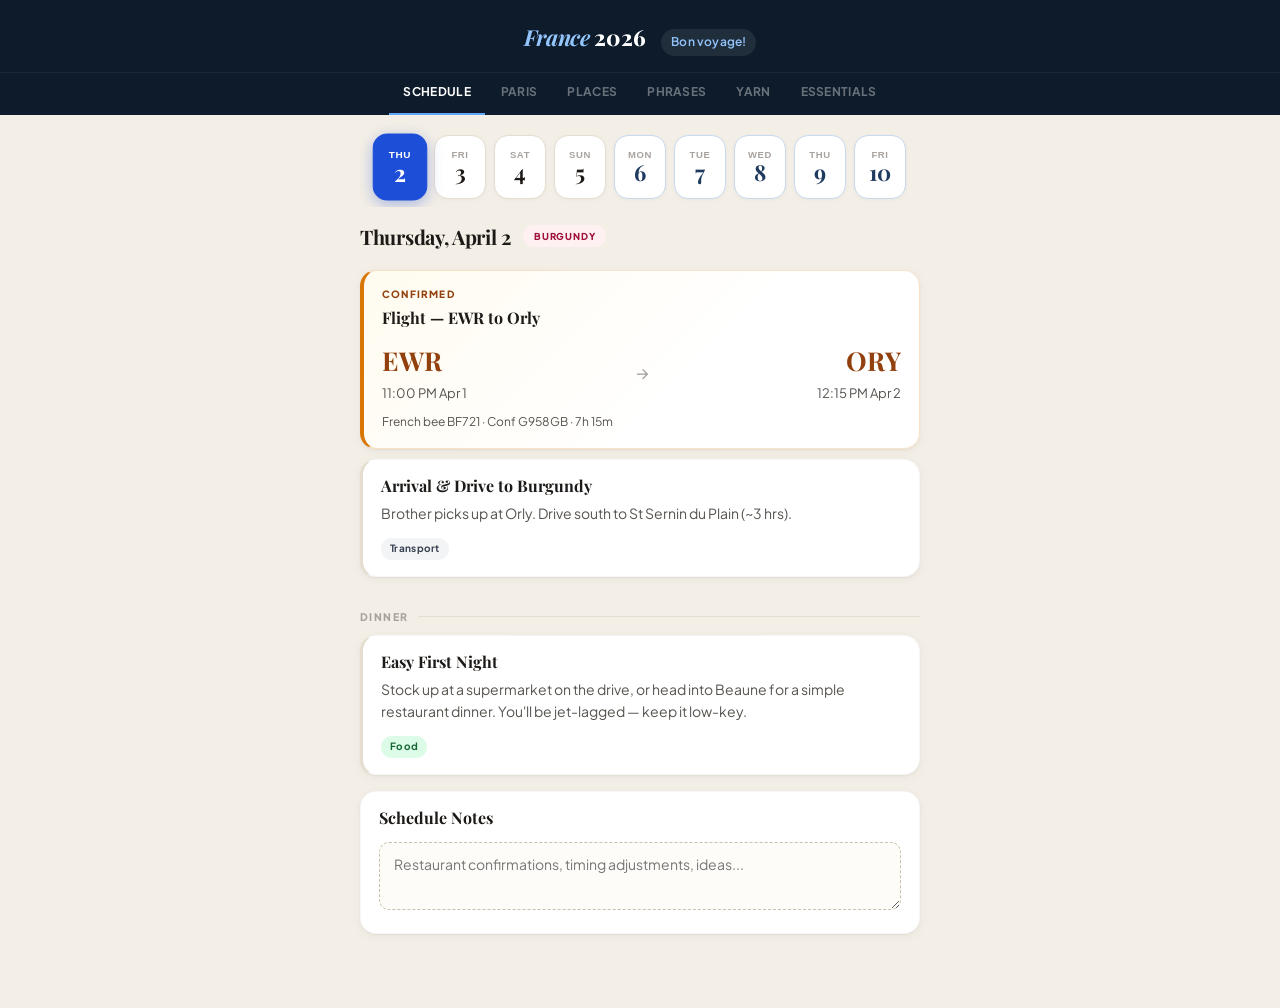
==== commit 0173c7ae: "Redesign (Playfair Display + Jakarta Sans), Places tab with Maps links, Seine cruise booking card, P" ====
--- a/index.html
+++ b/index.html
@@ -5,8 +5,11 @@
   <meta name="viewport" content="width=device-width, initial-scale=1.0, viewport-fit=cover">
   <meta name="apple-mobile-web-app-capable" content="yes">
   <meta name="apple-mobile-web-app-status-bar-style" content="black-translucent">
-  <meta name="theme-color" content="#1a1a2e">
+  <meta name="theme-color" content="#0d1b2a">
   <title>France 2026</title>
+  <link rel="preconnect" href="https://fonts.googleapis.com">
+  <link rel="preconnect" href="https://fonts.gstatic.com" crossorigin>
+  <link href="https://fonts.googleapis.com/css2?family=Playfair+Display:ital,wght@0,700;0,800;1,400&family=Plus+Jakarta+Sans:wght@400;500;600;700;800&display=swap" rel="stylesheet">
   <link rel="stylesheet" href="style.css">
   <link rel="manifest" href="manifest.json">
 </head>
@@ -14,7 +17,7 @@
 
 <header>
   <div class="header-top">
-    <h1>France 2026</h1>
+    <h1><span>France</span> 2026</h1>
     <div class="countdown" id="countdown"></div>
   </div>
 </header>
@@ -22,6 +25,7 @@
 <nav id="tabs">
   <button class="active" data-tab="schedule">Schedule</button>
   <button data-tab="hotel">Paris</button>
+  <button data-tab="places">Places</button>
   <button data-tab="phrases">Phrases</button>
   <button data-tab="yarn">Yarn</button>
   <button data-tab="essentials">Essentials</button>
@@ -285,6 +289,7 @@
           <div class="flight-point right"><span class="airport-code">Gare de Lyon</span><span class="flight-time">12:08 PM</span></div>
         </div>
         <div class="flight-meta">TGV INOUI N&deg; 6612 &middot; Coach 6, Seat 634 &middot; 1h 22m</div>
+        <div class="flight-meta">SNCF Ref: Q2RTEU &middot; &euro;264 paid</div>
       </div>
     </div>
 
@@ -394,7 +399,7 @@
       <div class="confirmed-label">CONFIRMED &middot; RESERVATION</div>
       <h3>Brasserie Rosie-Lou</h3>
       <p class="card-desc"><strong>Tuesday April 7 at 6:45 PM &middot; Party of 8</strong></p>
-      <p class="card-address">1 Rue du Faubourg Poissonniere, 75009 Paris</p>
+      <p class="card-address">31 Boulevard Bonne Nouvelle, 75002 Paris</p>
       <p class="card-detail"><strong>Getting there</strong>: Metro Line 8 dir. Creteil from Bastille &rarr; Bonne Nouvelle (5 stops, ~12 min). Or Line 5 dir. Bobigny &rarr; Gare du Nord, walk 8 min south.</p>
       <p class="card-detail">Phone: <a href="tel:+33142360020">+33 1 42 36 00 20</a></p>
       <p class="card-warning">Free cancellation until April 7 at 6:45 AM. After that, credit card will be charged.</p>
@@ -436,7 +441,7 @@
 
     <div class="card confirmed-card">
       <div class="confirmed-label">CONFIRMED &middot; PAID</div>
-      <h3>Louvre Museum + Seine Cruise</h3>
+      <h3>Louvre Museum</h3>
       <p class="card-desc"><strong>Wednesday April 8 at 9:30 AM</strong> &middot; Direct access to the Mona Lisa</p>
       <div style="text-align:center;margin:12px 0"><img src="images/louvre-qr.png" alt="Louvre booking QR code" style="width:140px;height:140px;border-radius:8px"></div>
       <div class="booking-details">
@@ -448,55 +453,72 @@
       </div>
       <p class="card-detail" style="margin-top:10px"><strong>Includes</strong>: Reserved entry to Louvre with direct Mona Lisa access + Seine River Cruise</p>
       <p class="card-detail"><strong>Meeting point</strong>: Right side of the Carrousel Arch, with the Louvre Pyramid behind you, at the end of the gardens. Host in a red jacket holding a Paris City Vision sign. <strong>Arrive by 9:10 AM.</strong></p>
-      <p class="card-detail"><strong>Getting there</strong>: Metro Line 1 dir. La D&eacute;fense from Bastille &rarr; Palais Royal&ndash;Mus&eacute;e du Louvre (4 stops, ~10 min). Leave hotel by 8:50 AM.</p>
+      <p class="card-detail"><strong>Getting there</strong>: Metro Line 8 from Br&eacute;guet-Sabin &rarr; Op&eacute;ra, transfer to Line 7 &rarr; Palais Royal&ndash;Mus&eacute;e du Louvre (~20 min). Leave hotel by 8:50 AM.</p>
       <p class="card-detail"><strong>Important</strong>: Bring valid passports (original) for entry. Large bags, strollers, and umbrellas must go in the museum cloakroom.</p>
-      <p class="card-detail"><strong>Tips with kids</strong>: Don&rsquo;t try to see everything. Pick 2&ndash;3 highlights: Winged Victory (dramatic staircase), Egyptian mummies, Napoleon III apartments. Plan ~2&ndash;3 hours max.</p>
+      <p class="card-detail"><strong>Tips with kids</strong>: Go straight to the Denon Wing, ground floor for the Mona Lisa &mdash; get there early before crowds build. The Winged Victory and Venus de Milo are close by. Plan 2.5&ndash;3 hours max.</p>
       <p class="card-detail" style="font-size:0.8em;color:#888;margin-top:8px">Free cancellation up to 24 hours before. Booked via My Top Tour.</p>
     </div>
 
-    <div class="card suggestion-card">
-      <h3>Seine River Cruise</h3>
-      <p class="card-desc">Included with Louvre tickets. After the museum, take a break and hop on the boat (~1 hr). See Notre-Dame, the Eiffel Tower, and the bridges without walking. The 5-year-old will love being on a boat.</p>
-      <span class="card-tag outdoor">Outdoor</span> <span class="card-tag kids">Kids</span>
+    <div class="card confirmed-card">
+      <div class="confirmed-label">PLAN</div>
+      <h3>La Droguerie</h3>
+      <p class="card-desc">10-min walk north from the Louvre through Les Halles. Legendary Paris haberdashery &mdash; house-brand yarns sold by weight, walls hung with rainbow skeins in every fiber. Staff winds your yarn by hand. A classic Paris experience.</p>
+      <p class="card-address">9&ndash;11 Rue du Jour, 75001 &middot; Open Mon&ndash;Sat until 7 PM</p>
+      <p class="card-detail"><strong>Phone</strong>: <a href="tel:+33145089327">+33 1 45 08 93 27</a></p>
+      <a class="maps-link" href="https://www.google.com/maps/search/?api=1&query=La+Droguerie+9+rue+du+Jour+Paris" target="_blank" rel="noopener">Open in Google Maps</a>
+      <span class="card-tag culture">Yarn</span>
+    </div>
+
+    <div class="card suggestion-card">
+      <h3>Afternoon: Marais wander</h3>
+      <p class="card-desc">From La Droguerie, walk or take Metro back through the Marais. Good for browsing, a caf&eacute; stop, and decompressing after the Louvre.</p>
+      <p class="card-detail"><strong>Getting back</strong>: Metro Line 4 from Ch&acirc;telet &rarr; Bastille or Saint-Paul (~15 min). Or walk through the Marais (~35 min, very pleasant).</p>
+      <span class="card-tag outdoor">Outdoor</span>
     </div>
 
     <div class="collapsible-section">
       <button class="section-toggle" onclick="toggleSection(this)">
-        <span>Afternoon Options</span>
+        <span>Rainy day backup: Cit&eacute; des Sciences</span>
         <span class="toggle-icon">+</span>
       </button>
       <div class="section-body">
         <div class="card suggestion-card">
-          <h3>Eiffel Tower</h3>
-          <p class="card-desc">Natural add-on since you'll see it from the boat. Book summit tickets well in advance. Summit: ~&euro;29 adults, &euro;7 kids 4-11. Stairs to 2nd floor: &euro;11/&euro;3. Or just admire from Trocadero &mdash; arguably a better view and free.</p>
-          <p class="card-address">Champ de Mars, 75007</p>
-          <span class="card-tag culture">Culture</span>
-        </div>
-        <div class="card suggestion-card">
-          <h3>Cite des Sciences (Rainy Day Backup)</h3>
-          <p class="card-desc">Enormous science museum with dedicated Cite des Enfants sections (ages 2-7 and 5-12). Hands-on, interactive, genuinely fun. Cite des Enfants: &euro;12/person. Book timed slots.</p>
+          <h3>Cit&eacute; des Sciences</h3>
+          <p class="card-desc">Enormous science museum with dedicated Cit&eacute; des Enfants sections (ages 2&ndash;7 and 5&ndash;12). Hands-on, interactive, genuinely fun. &euro;12/person. Book timed slots.</p>
           <p class="card-address">30 Ave Corentin Cariou, 75019</p>
+          <p class="card-detail">Metro Line 5 dir. Bobigny &rarr; Porte de Pantin</p>
           <span class="card-tag kids">Kids</span> <span class="card-tag culture">Culture</span>
         </div>
       </div>
     </div>
 
     <div class="card-divider">Dinner</div>
-    <div class="card suggestion-card">
+    <div class="card confirmed-card">
+      <div class="confirmed-label">BOOK AHEAD</div>
       <h3>Brasserie Martin</h3>
-      <p class="card-desc">Stylish 11th arr. spot. Seasonal French menu with traditional homemade dishes. Nice atmosphere, not too formal for kids.</p>
+      <p class="card-desc">12-min walk from hotel. Classic French brasserie with outstanding reviews and good value. Seasonal menu, traditional homemade dishes &mdash; not too formal for kids.</p>
+      <p class="card-address">24 Rue Saint-Ambroise, 75011</p>
+      <p class="card-detail"><strong>Book at</strong>: lanouvellegarde.com &middot; Phone: <a href="tel:+33148053436">+33 1 48 05 34 36</a></p>
       <span class="card-tag food">Food</span>
     </div>
-    <div class="card suggestion-card">
-      <h3>Clamato</h3>
-      <p class="card-desc">Septime's casual sister restaurant on Rue de Charonne. Seafood small plates, walk-in only. Arrive by 7 PM.</p>
-      <span class="card-tag food">Food</span>
-    </div>
-    <div class="card suggestion-card">
-      <h3>Le Bouillon Chartier</h3>
-      <p class="card-desc">Paris institution since 1896. Gorgeous belle epoque hall. Classic French food at ~&euro;15/person. Kids love the grand room. No reservations, short line.</p>
-      <p class="card-address">7 Rue du Faubourg Montmartre, 75009</p>
-      <span class="card-tag food">Food</span>
+    <div class="collapsible-section">
+      <button class="section-toggle" onclick="toggleSection(this)">
+        <span>Backup dinner options</span>
+        <span class="toggle-icon">+</span>
+      </button>
+      <div class="section-body">
+        <div class="card suggestion-card">
+          <h3>Clamato</h3>
+          <p class="card-desc">Septime&rsquo;s casual sister restaurant. Seafood small plates, walk-in only. Arrive by 7 PM.</p>
+          <span class="card-tag food">Food</span>
+        </div>
+        <div class="card suggestion-card">
+          <h3>Le Bouillon Chartier</h3>
+          <p class="card-desc">Paris institution since 1896. Belle &eacute;poque hall. Classic French food ~&euro;15/person. No reservations, short line.</p>
+          <p class="card-address">7 Rue du Faubourg Montmartre, 75009</p>
+          <span class="card-tag food">Food</span>
+        </div>
+      </div>
     </div>
   </div>
 
@@ -509,7 +531,8 @@
 
     <div class="card suggestion-card">
       <h3>Montmartre Morning</h3>
-      <p class="card-desc">Hilly, charming, village-feel neighborhood. Start at the bottom and work up to Sacre-Coeur.</p>
+      <p class="card-desc">Hilly, charming, village-feel neighborhood. Start at the bottom and work up to Sacr&eacute;-C&oelig;ur.</p>
+      <p class="card-detail"><strong>Getting there</strong>: Metro Line 8 from Br&eacute;guet-Sabin &rarr; Op&eacute;ra, transfer to Line 2 &rarr; Anvers (~30 min). Line 2 runs above ground &mdash; nice views for kids.</p>
       <span class="card-tag culture">Culture</span>
     </div>
 
@@ -540,30 +563,61 @@
           <span class="card-tag culture">Culture</span>
         </div>
         <div class="card suggestion-card">
-          <h3>Marché Saint-Pierre</h3>
-          <p class="card-desc">Famous fabric market at the foot of Montmartre. Multiple floors of fabric, yarn, and haberdashery. Right near Sacré-Cœur.</p>
-          <p class="card-address">2 Rue Charles Nodier, 75018</p>
-          <a class="maps-link" href="https://www.google.com/maps/place/March%C3%A9+Saint-Pierre/@48.8847201,2.3450409" target="_blank" rel="noopener">Open in Google Maps</a>
+          <h3>Montmartre Fabric &amp; Knitting District</h3>
+          <p class="card-desc">The streets around Rue d&rsquo;Orsel and March&eacute; Saint-Pierre form a whole fabric and knitting neighborhood at the foot of Sacr&eacute;-C&oelig;ur. March&eacute; Saint-Pierre is the anchor (multiple floors of fabric, yarn, haberdashery), but there are smaller shops scattered along the surrounding blocks &mdash; Tissus Reine, Dreyfus, and others. Worth browsing the area.</p>
+          <p class="card-address">Rue d&rsquo;Orsel / Rue Charles Nodier, 75018</p>
+          <a class="maps-link" href="https://www.google.com/maps/place/Tissus+Reine/@48.8843209,2.3398949,17z" target="_blank" rel="noopener">See area on Google Maps</a>
           <span class="card-tag culture">Yarn</span>
         </div>
         <div class="card suggestion-card">
           <h3>La Droguerie</h3>
-          <p class="card-desc">Legendary haberdashery. House-brand yarns sold by weight, walls hung with rainbow skeins. Staff winds your yarn by hand. Worth a detour from Montmartre.</p>
-          <p class="card-address">9-11 Rue du Jour, 75001 (Les Halles)</p>
+          <p class="card-desc">Legendary haberdashery. House-brand yarns sold by weight, walls hung with rainbow skeins. Staff winds your yarn by hand. Note: visiting on Wednesday after the Louvre instead &mdash; listed here for reference.</p>
+          <p class="card-address">9&ndash;11 Rue du Jour, 75001 (Les Halles)</p>
           <a class="maps-link" href="https://www.ladroguerie.com/paris/" target="_blank" rel="noopener">Website</a> &middot;
           <a class="maps-link" href="https://www.google.com/maps/search/?api=1&query=La+Droguerie+9+rue+du+Jour+Paris" target="_blank" rel="noopener">Open in Google Maps</a>
           <span class="card-tag culture">Yarn</span>
         </div>
-      </div>
+        <div class="card suggestion-card">
+          <h3>March&eacute; Saint-Pierre</h3>
+          <p class="card-desc">Enormous multi-floor fabric and notions market at the base of Montmartre hill. Chaotic and wonderful. Open Mon&ndash;Fri until 6:30 PM, Sat until 7 PM.</p>
+          <p class="card-address">2 Rue Charles Nodier, 75018</p>
+          <a class="maps-link" href="https://www.google.com/maps/search/?api=1&query=Marche+Saint-Pierre+Paris+Montmartre" target="_blank" rel="noopener">Open in Google Maps</a>
+          <span class="card-tag culture">Yarn</span>
+        </div>
+      </div>
+    </div>
+
+    <div class="card confirmed-card">
+      <div class="confirmed-label">BOOK THIS &mdash; Afternoon</div>
+      <h3>Seine River Cruise</h3>
+      <p class="card-desc">An hour on the river after Montmartre &mdash; see Notre-Dame, the Eiffel Tower, and 37 bridges from the water. Perfect for tired kids after a big morning on the hill.</p>
+      <p class="card-detail" style="margin-top:6px"><strong>Operator:</strong> Bateaux Parisiens</p>
+      <p class="card-detail"><strong>Dock:</strong> Port de la Bourdonnais, 75007 &mdash; at the foot of the Eiffel Tower</p>
+      <p class="card-detail"><strong>Duration:</strong> ~1 hour &middot; Runs daily, multiple departures</p>
+      <p class="card-detail" style="margin-top:6px"><strong>Getting there from Montmartre:</strong> Metro Line 2 from Anvers &rarr; Charles de Gaulle&ndash;&Eacute;toile, transfer to Line 6 &rarr; Bir-Hakeim (~35 min). Short walk to dock.</p>
+      <p class="card-detail"><strong>After cruise:</strong> Taxi back to hotel &mdash; ~20 min, no car seat required for short city trips.</p>
+      <div style="display:flex;flex-wrap:wrap;gap:8px;margin-top:12px">
+        <a class="map-btn" href="https://www.google.com/maps/search/?api=1&query=Bateaux+Parisiens+Port+de+la+Bourdonnais+Paris" target="_blank" rel="noopener">&#128205; Open in Maps</a>
+        <a class="book-btn" href="https://www.bateauxparisiens.com" target="_blank" rel="noopener">&#127881; Book tickets</a>
+      </div>
+      <span class="card-tag outdoor" style="margin-top:12px">Outdoor</span> <span class="card-tag kids">Kids</span>
     </div>
 
     <div class="collapsible-section">
       <button class="section-toggle" onclick="toggleSection(this)">
-        <span>Afternoon Ideas</span>
+        <span>Afternoon alternatives</span>
         <span class="toggle-icon">+</span>
       </button>
       <div class="section-body">
         <div class="card suggestion-card">
+          <h3>Paris Zoo (Parc Zoologique)</h3>
+          <p class="card-desc">Modern zoo in Bois de Vincennes with 5 biozones &mdash; Africa, Patagonia, Sahel-Sudan, Europe, and the Amazon. Plan at least 2 hours. Family pass: &euro;68 (2 adults + 2 kids). Open daily 9:30 AM.</p>
+          <p class="card-detail">Metro Line 8 dir. Cr&eacute;teil from Bastille &rarr; Porte Dor&eacute;e (6 stops, ~15 min)</p>
+          <p class="card-address">Avenue Daumesnil, 75012</p>
+          <a class="maps-link" href="https://www.google.com/maps/search/?api=1&query=Parc+Zoologique+de+Paris+Vincennes" target="_blank" rel="noopener">Open in Google Maps</a>
+          <span class="card-tag kids">Kids</span> <span class="card-tag outdoor">Outdoor</span>
+        </div>
+        <div class="card suggestion-card">
           <h3>Parc des Buttes-Chaumont</h3>
           <p class="card-desc">Wild, hilly park with a temple on a rocky island. Great for running around. Less touristy.</p>
           <span class="card-tag outdoor">Outdoor</span> <span class="card-tag kids">Kids</span>
@@ -573,31 +627,23 @@
           <p class="card-desc">Walk along the locks, watch boats pass through. Trendy neighborhood with good cafes.</p>
           <span class="card-tag outdoor">Outdoor</span>
         </div>
-        <div class="card suggestion-card">
-          <h3>Le Marais Shopping</h3>
-          <p class="card-desc">Browse the Marais district. Kid-friendly: Merci concept store, BHV department store.</p>
-          <span class="card-tag culture">Culture</span>
-        </div>
       </div>
     </div>
 
     <div class="card-divider">Last Dinner in Paris</div>
-    <div class="card suggestion-card">
+    <div class="card confirmed-card">
+      <div class="confirmed-label">FIRST CHOICE &mdash; BOOK AHEAD</div>
       <h3>Chez Janou</h3>
-      <p class="card-desc">Famous for the giant chocolate mousse bowl served family-style (they bring the whole pot!). Provencal menu. Book ahead.</p>
-      <p class="card-address">2 Rue Roger Verlomme, 75003 (10-min walk)</p>
+      <p class="card-desc">Famous for the giant chocolate mousse bowl served family-style (they bring the whole pot!). Proven&ccedil;al menu, festive atmosphere, moderate prices. Book about a week in advance.</p>
+      <p class="card-address">2 Rue Roger Verlomme, 75003 &middot; 10-min walk from hotel</p>
+      <p class="card-detail"><strong>Book at</strong>: <a class="maps-link" href="https://www.chezjanou.com" target="_blank" rel="noopener">chezjanou.com</a> &middot; Phone: <a href="tel:+33142722841">+33 1 42 72 28 41</a></p>
       <span class="card-tag food">Food</span> <span class="card-tag kids">Kids</span>
     </div>
     <div class="card suggestion-card">
-      <h3>Le Relais de l'Entrecote</h3>
-      <p class="card-desc">No menu, no choices &mdash; just steak-frites with legendary secret sauce. Walnut salad, then steak in two rounds. Kids love the simplicity. Expect a short line.</p>
-      <p class="card-address">20 Rue Marbeuf, 75008</p>
-      <span class="card-tag food">Food</span>
-    </div>
-    <div class="card suggestion-card">
-      <h3>Septime</h3>
-      <p class="card-desc">Special-occasion tasting menu. Book well in advance. Best as a date night if you can arrange a sitter through the hotel.</p>
-      <p class="card-address">80 Rue de Charonne (5-min walk)</p>
+      <h3>Fallback: Le Relais de l&rsquo;Entrecôte</h3>
+      <p class="card-desc">No reservations ever &mdash; just steak-frites with legendary secret sauce. Arrive right at 6:30 PM opening to minimize the wait. One decision to make, fast service, kids love it.</p>
+      <p class="card-address">20 Rue Saint-Benoît, 75006</p>
+      <p class="card-detail">Metro Line 8 &rarr; Saint-Germain-des-Pr&eacute;s (~20 min)</p>
       <span class="card-tag food">Food</span>
     </div>
   </div>
@@ -623,30 +669,53 @@
       <p class="card-detail" style="margin-top:8px"><strong>Leave hotel by 3:00 PM</strong> &middot; Taxi/Uber to Orly ~&euro;35</p>
     </div>
 
-    <div class="card suggestion-card">
-      <h3>Last Morning in Paris</h3>
-      <p class="card-desc">No agenda. Get croissants, sit in a park, soak it in. A few ideas below.</p>
+    <div class="card confirmed-card">
+      <div class="confirmed-label">CONFIRMED &middot; PAID</div>
+      <h3>Eiffel Tower: Guided Tour + Summit</h3>
+      <p class="card-desc"><strong>Friday April 10 at 9:00 AM</strong> &middot; 2nd Floor &amp; Summit Access by Elevator</p>
+      <div class="booking-details">
+        <div class="booking-row"><span>Reference ID</span><span>1923443704</span></div>
+        <div class="booking-row"><span>Tickets</span><span>2 &times; Adult + 2 &times; Child (English Tour)</span></div>
+        <div class="booking-row"><span>Duration</span><span>~1h 30m</span></div>
+      </div>
+      <p class="card-detail" style="margin-top:10px"><strong>Includes</strong>: Live English-speaking guide, elevator to 2nd floor &amp; summit, skip-the-line entry. Max 15 people per group.</p>
+      <p class="card-detail"><strong>Getting there</strong>: Metro Line 8 dir. Balard from Bastille &rarr; &Eacute;cole Militaire (6 stops, ~15 min), then 10-min walk. Leave hotel by 8:15 AM.</p>
+      <p class="card-detail"><strong>After the tour</strong>: You&rsquo;ll be done by ~10:30 AM. Grab croissants nearby, then enjoy your last hours in Paris before heading to the airport.</p>
+    </div>
+
+    <div class="card suggestion-card">
+      <h3>Late morning: Latin Quarter loop</h3>
+      <p class="card-desc">Done by ~10:30 AM. Metro from the Tower to Notre-Dame, then a short walk covers three highlights in a row.</p>
+      <p class="card-detail"><strong>Getting there</strong>: Metro Line 6 from Bir-Hakeim &rarr; Saint-Michel Notre-Dame (~15 min). Or walk along the Seine (~40 min, very scenic if you have energy).</p>
       <span class="card-tag outdoor">Outdoor</span>
     </div>
 
-    <div class="collapsible-section">
-      <button class="section-toggle" onclick="toggleSection(this)">
-        <span>Morning Ideas</span>
-        <span class="toggle-icon">+</span>
-      </button>
-      <div class="section-body">
-        <div class="card suggestion-card">
-          <h3>Notre-Dame Area</h3>
-          <p class="card-desc">Walk around the exterior (reconstruction ongoing but the area is beautiful). Ile de la Cite and Ile Saint-Louis have great ice cream (Berthillon).</p>
-          <span class="card-tag culture">Culture</span>
-        </div>
-        <div class="card suggestion-card">
-          <h3>Shakespeare &amp; Company</h3>
-          <p class="card-desc">Most famous English-language bookshop in the world. Right across from Notre-Dame. The 11-year-old will love browsing.</p>
-          <p class="card-address">37 Rue de la Bucherie, 75005</p>
-          <span class="card-tag culture">Culture</span> <span class="card-tag kids">Kids</span>
-        </div>
-      </div>
+    <div class="card suggestion-card">
+      <h3>Notre-Dame Cathedral</h3>
+      <p class="card-desc">Fully restored and open again. Beautiful exterior and impressive interior. Check notredamedeparis.fr before going &mdash; may require timed entry.</p>
+      <p class="card-address">6 Parvis Notre-Dame, 75004</p>
+      <a class="maps-link" href="https://www.notredamedeparis.fr" target="_blank" rel="noopener">Check entry requirements</a>
+      <span class="card-tag culture">Culture</span>
+    </div>
+
+    <div class="card suggestion-card">
+      <h3>Berthillon</h3>
+      <p class="card-desc">Paris&rsquo;s best ice cream, on &Icirc;le Saint-Louis &mdash; 5-min walk from Notre-Dame across the bridge. Open Friday 10 AM&ndash;8 PM. Last scoop in Paris.</p>
+      <p class="card-address">31 Rue Saint-Louis en l&rsquo;&Icirc;le, 75004</p>
+      <span class="card-tag food">Food</span> <span class="card-tag kids">Kids</span>
+    </div>
+
+    <div class="card suggestion-card">
+      <h3>Shakespeare &amp; Company</h3>
+      <p class="card-desc">Most famous English-language bookshop in the world, right across from Notre-Dame. Open Friday 10 AM&ndash;8 PM. The 11-year-old will love browsing &mdash; buy a book to read on the plane home.</p>
+      <p class="card-address">37 Rue de la B&ucirc;cherie, 75005</p>
+      <span class="card-tag culture">Culture</span> <span class="card-tag kids">Kids</span>
+    </div>
+
+    <div class="card suggestion-card">
+      <h3>Back at hotel by 2 PM</h3>
+      <p class="card-desc">Pack and collect bags. Metro back: Line 7 from Pont Marie &rarr; Br&eacute;guet-Sabin (2 stops, ~10 min).</p>
+      <span class="card-tag transport">Transport</span>
     </div>
 
     <div class="collapsible-section">
@@ -657,11 +726,10 @@
       <div class="section-body">
         <div class="card suggestion-card">
           <h3>Transport Options</h3>
-          <p class="card-desc">Be at Orly by ~4:00 PM.</p>
+          <p class="card-desc">Be at Orly by ~4:00 PM. Leave hotel by 3:00 PM &mdash; allow 45&ndash;60 min for traffic.</p>
           <ul class="card-list">
-            <li><strong>Taxi/Uber</strong>: ~&euro;35 flat rate. Easiest with kids + luggage</li>
-            <li><strong>Orlyval</strong>: Automated train from Antony (RER B). ~35 min, ~&euro;12/adult</li>
-            <li><strong>From hotel</strong>: Line 8 dir. Balard from Bastille &rarr; Invalides, RER C dir. Pont de Rungis &rarr; Pont de Rungis, then Orlyval shuttle. Or just grab a taxi</li>
+            <li><strong>Pre-booked car seat taxi</strong>: Best option with luggage + a 5-year-old on the highway. DO NOT leave this to chance &mdash; book the night before. ~&euro;35</li>
+            <li><strong>Orlyval</strong>: Automated train from Antony (RER B). ~35 min, ~&euro;12/adult. No car seat needed</li>
           </ul>
           <span class="card-tag transport">Transport</span>
         </div>
@@ -687,7 +755,17 @@
       <div class="metro-line"><span class="metro-badge line5">5</span> Breguet-Sabin (1 min walk)</div>
       <div class="metro-line"><span class="metro-badge line1">1</span><span class="metro-badge line5">5</span><span class="metro-badge line8">8</span> Bastille (2 min walk)</div>
     </div>
-    <p class="card-detail" style="margin-top:10px">On-site restaurant with glass-roof dining room</p>
+    <div class="booking-details" style="margin-top:12px">
+      <div class="booking-row"><span>Booking Ref</span><span>SQRHNM</span></div>
+      <div class="booking-row"><span>Room</span><span>Junior Suite (28&ndash;34m&sup2;)</span></div>
+      <div class="booking-row"><span>Beds</span><span>King bed + double sofa bed</span></div>
+      <div class="booking-row"><span>Guests</span><span>Josh, Nancy, Lola, Sasha</span></div>
+      <div class="booking-row"><span>Check-in</span><span>Mon Apr 6</span></div>
+      <div class="booking-row"><span>Check-out</span><span>Fri Apr 10 (4 nights)</span></div>
+      <div class="booking-row total"><span>Total</span><span>&euro;1,786 + &euro;93.60 city tax</span></div>
+    </div>
+    <p class="card-detail" style="margin-top:10px">On-site restaurant with glass-roof dining room &middot; PIN: 49734</p>
+    <p class="card-detail"><strong>Cancellation</strong>: Free before Mar 30. After that or no-show, 100% charged.</p>
   </div>
 
   <h3 class="section-heading">Transit from Hotel</h3>
@@ -756,6 +834,47 @@
     <h3>Brasserie Martin</h3>
     <p class="card-desc">Stylish 11th arr. spot. Seasonal French menu, traditional homemade dishes.</p>
     <span class="card-tag food">Food</span>
+  </div>
+
+  <h3 class="section-heading">Restaurant plan</h3>
+
+  <div class="card" style="padding:0;overflow:hidden">
+    <table style="width:100%;border-collapse:collapse;font-size:0.82rem">
+      <thead>
+        <tr style="background:#1a1a2e;color:white">
+          <th style="padding:8px 12px;text-align:left;font-weight:600">Day</th>
+          <th style="padding:8px 12px;text-align:left;font-weight:600">Restaurant</th>
+          <th style="padding:8px 12px;text-align:left;font-weight:600">Reserve?</th>
+        </tr>
+      </thead>
+      <tbody>
+        <tr style="border-bottom:1px solid #eee">
+          <td style="padding:8px 12px;color:#888;font-weight:600">Mon</td>
+          <td style="padding:8px 12px">Caf&eacute; des Anges</td>
+          <td style="padding:8px 12px;color:#666">No</td>
+        </tr>
+        <tr style="border-bottom:1px solid #eee;background:#f9f9f9">
+          <td style="padding:8px 12px;color:#888;font-weight:600">Tue</td>
+          <td style="padding:8px 12px"><strong>Brasserie Rosie-Lou</strong></td>
+          <td style="padding:8px 12px;color:#c53030;font-weight:600">BOOKED 6:45 PM</td>
+        </tr>
+        <tr style="border-bottom:1px solid #eee">
+          <td style="padding:8px 12px;color:#888;font-weight:600">Wed</td>
+          <td style="padding:8px 12px">Brasserie Martin</td>
+          <td style="padding:8px 12px;color:#d97706;font-weight:600">Book ahead</td>
+        </tr>
+        <tr style="border-bottom:1px solid #eee;background:#f9f9f9">
+          <td style="padding:8px 12px;color:#888;font-weight:600">Thu</td>
+          <td style="padding:8px 12px">Chez Janou</td>
+          <td style="padding:8px 12px;color:#d97706;font-weight:600">Book ~1 week</td>
+        </tr>
+        <tr>
+          <td style="padding:8px 12px;color:#888;font-weight:600">Fri</td>
+          <td style="padding:8px 12px">Latin Quarter area</td>
+          <td style="padding:8px 12px;color:#666">No</td>
+        </tr>
+      </tbody>
+    </table>
   </div>
 
   <h3 class="section-heading">Kids Shops &amp; Bookstores</h3>
@@ -1032,10 +1151,10 @@
         <span class="card-tag culture">Yarn</span>
       </div>
       <div class="card suggestion-card">
-        <h3>Marche Saint-Pierre</h3>
-        <p class="card-desc">Famous fabric market at the foot of Montmartre. Multiple floors of fabric, yarn, and haberdashery. Chaotic but amazing. Bargain prices on some materials.</p>
-        <p class="card-address">2 Rue Charles Nodier, 75018 (Montmartre)</p>
-        <a class="maps-link" href="https://www.google.com/maps/search/?api=1&query=Marche+Saint+Pierre+fabric+Montmartre+Paris" target="_blank" rel="noopener">Open in Google Maps</a>
+        <h3>Montmartre Fabric &amp; Knitting District</h3>
+        <p class="card-desc">The Rue d&rsquo;Orsel / March&eacute; Saint-Pierre area is a whole fabric and knitting neighborhood at the foot of Sacr&eacute;-C&oelig;ur. March&eacute; Saint-Pierre (multiple floors), Tissus Reine, Dreyfus, and smaller shops. Chaotic but amazing.</p>
+        <p class="card-address">Rue d&rsquo;Orsel / Rue Charles Nodier, 75018 (Montmartre)</p>
+        <a class="maps-link" href="https://www.google.com/maps/place/Tissus+Reine/@48.8843209,2.3398949,17z" target="_blank" rel="noopener">See area on Google Maps</a>
         <span class="card-tag culture">Yarn</span>
       </div>
     </div>
@@ -1177,17 +1296,27 @@
     </button>
     <div class="section-body">
       <div class="card suggestion-card">
-        <p class="card-desc" style="margin-bottom:8px">Regular Paris taxis do NOT carry car seats. Book a family car service in advance. Your 5-year-old needs a booster seat by French law.</p>
+        <p class="card-desc" style="margin-bottom:8px">French law requires car seats for children under 10/under 135cm &mdash; including in taxis. However, there is a legal exemption: if a taxi has no car seat, children over 3 may ride without one on short urban trips, belted in the back.</p>
+        <p class="card-detail" style="margin-bottom:10px"><strong>For the Orly airport run (highway driving)</strong>: pre-book a taxi that confirms a car seat. Don&rsquo;t rely on the exemption for fast-road trips. For short city hops (Gare de Lyon to hotel, etc.), the exemption applies in practice.</p>
         <ul class="card-list">
-          <li><strong>Lajoieway</strong> &mdash; From ~50 EUR (Orly), ~65 EUR (CDG). Free car seat included. lajoieway.com</li>
+          <li><strong>Lajoieway</strong> &mdash; From ~&euro;50 (Orly). Free car seat included. lajoieway.com</li>
           <li><strong>Family Transport Paris</strong> &mdash; Mercedes Classe V, fits up to 3 car seats. familytransportparis.com</li>
           <li><strong>Taxi Bambino</strong> &mdash; Specializes in families. taxibambino.com</li>
-          <li><strong>G7 Famille</strong> &mdash; Paris's biggest taxi company. "G7 Family" with baby seats + boosters. Small fleet, book early. g7.fr</li>
-          <li><strong>Taxi Baby Seat</strong> &mdash; Minivans + estate cars, 1-8 passengers. taxibabyseat.com</li>
+          <li><strong>G7 Famille</strong> &mdash; Paris&rsquo;s biggest taxi company. &ldquo;G7 Family&rdquo; option. g7.fr</li>
         </ul>
-        <p class="card-detail" style="margin-top:8px"><strong>Tip</strong>: Book your Orly departure transfer (Apr 10) now &mdash; these fill up.</p>
-      </div>
-    </div>
+        <p class="card-detail" style="margin-top:8px"><strong>Book your Orly transfer (Apr 10) now &mdash; these fill up.</strong></p>
+      </div>
+    </div>
+  </div>
+
+  <div class="card" style="background:#f0f4ff;border-left:4px solid #2563eb;padding:16px 18px;margin-bottom:8px">
+    <h3 style="font-size:1rem;margin-bottom:8px">Metro passes &mdash; buy Monday morning</h3>
+    <ul class="card-list">
+      <li><strong>Navigo Semaine</strong> (weekly pass) &mdash; &euro;30/person &middot; &euro;60 total for 2 adults &middot; covers all Metro, RER, and buses Mon&ndash;Sun, zones 1&ndash;5</li>
+      <li>Buy 2 cards at any Metro station ticket machine on Monday morning. Cards are not transferable</li>
+      <li><strong>Lola (11) and Sasha (5) ride FREE</strong> &mdash; no ticket or card needed on Paris transit</li>
+      <li>The Navigo covers RER C to the Mus&eacute;e d&rsquo;Orsay on Tuesday. No extra ticket needed</li>
+    </ul>
   </div>
 
   <div class="collapsible-section">
@@ -1198,13 +1327,10 @@
     <div class="section-body">
       <div class="card suggestion-card">
         <ul class="card-list">
-          <li><strong>Navigo Easy card</strong>: Reloadable transit card. Load t+ tickets (~2.15 EUR each)</li>
-          <li><strong>Kids under 4</strong>: Free on all transit</li>
-          <li><strong>Kids 4-9</strong>: Half-price (your 5-year-old qualifies)</li>
-          <li><strong>Kids 10+</strong>: Full price (your 11-year-old needs a regular ticket)</li>
-          <li><strong>Carnet of 10</strong>: Buy 10 tickets at once for a discount</li>
+          <li><strong>Navigo Semaine</strong>: Buy on Monday morning at any station. &euro;30/adult, covers everything zones 1&ndash;5 all week</li>
+          <li><strong>Kids (Lola + Sasha)</strong>: Ride FREE on all Paris transit &mdash; no ticket needed</li>
           <li><strong>Strollers</strong>: Many stations lack elevators. RER and bus are more accessible</li>
-          <li><strong>Safety</strong>: Watch for pickpockets on Line 1, at Chatelet, and on RER B</li>
+          <li><strong>Safety</strong>: Watch for pickpockets on Line 1, at Ch&acirc;telet, and on RER B</li>
         </ul>
       </div>
     </div>
@@ -1264,6 +1390,306 @@
   </div>
 </div>
 
+<!-- ===================== PLACES ===================== -->
+<div class="section" id="places">
+
+  <p class="places-header">Every location in this trip, linked to Google Maps. Tap a card to navigate.</p>
+
+  <div class="places-filter" id="places-filter">
+    <button class="filter-btn active" data-filter="all">All</button>
+    <button class="filter-btn" data-filter="hotel">Hotel</button>
+    <button class="filter-btn" data-filter="mon">Mon 6</button>
+    <button class="filter-btn" data-filter="tue">Tue 7</button>
+    <button class="filter-btn" data-filter="wed">Wed 8</button>
+    <button class="filter-btn" data-filter="thu">Thu 9</button>
+    <button class="filter-btn" data-filter="fri">Fri 10</button>
+    <button class="filter-btn" data-filter="yarn">Yarn</button>
+  </div>
+
+  <!-- HOTEL -->
+  <div class="place-card" data-day="hotel">
+    <div class="place-day-badge">Hotel &mdash; Apr 6&ndash;10</div>
+    <h3>Maison Breguet</h3>
+    <p class="place-meta">8 Rue Breguet, 75011 &middot; 5-star boutique</p>
+    <p class="place-meta">Metro: Breguet-Sabin (Line 5, 1 min) &middot; Bastille (Lines 1/5/8, 2 min)</p>
+    <div class="place-btn-row">
+      <a class="map-btn" href="https://www.google.com/maps/search/?api=1&query=Maison+Breguet+8+Rue+Breguet+Paris" target="_blank" rel="noopener">&#128205; Open in Maps</a>
+      <a class="book-btn" href="tel:+33158303231">&#128222; Call Hotel</a>
+    </div>
+  </div>
+
+  <!-- MONDAY -->
+  <div class="place-card" data-day="mon">
+    <div class="place-day-badge">Monday Apr 6 &mdash; Arrival</div>
+    <h3>Paris Gare de Lyon</h3>
+    <p class="place-meta">TGV arrival 12:08 PM &middot; Place Louis-Armand, 75012</p>
+    <div class="place-btn-row">
+      <a class="map-btn" href="https://www.google.com/maps/search/?api=1&query=Paris+Gare+de+Lyon" target="_blank" rel="noopener">&#128205; Open in Maps</a>
+    </div>
+  </div>
+
+  <div class="place-card" data-day="mon">
+    <div class="place-day-badge">Monday Apr 6 &mdash; Afternoon</div>
+    <h3>Place des Vosges</h3>
+    <p class="place-meta">Paris's oldest planned square &middot; 75004 &middot; 15-min walk from hotel</p>
+    <div class="place-btn-row">
+      <a class="map-btn" href="https://www.google.com/maps/search/?api=1&query=Place+des+Vosges+Paris" target="_blank" rel="noopener">&#128205; Open in Maps</a>
+    </div>
+  </div>
+
+  <div class="place-card" data-day="mon">
+    <div class="place-day-badge">Monday Apr 6 &mdash; Dinner</div>
+    <h3>Caf&eacute; des Anges</h3>
+    <p class="place-meta">66 Rue de la Roquette, 75011 &middot; 8-min walk &middot; No reservation needed</p>
+    <div class="place-btn-row">
+      <a class="map-btn" href="https://www.google.com/maps/search/?api=1&query=Cafe+des+Anges+66+Rue+de+la+Roquette+Paris" target="_blank" rel="noopener">&#128205; Open in Maps</a>
+    </div>
+  </div>
+
+  <div class="place-card" data-day="mon">
+    <div class="place-day-badge">Monday Apr 6 &mdash; Dinner alt</div>
+    <h3>Paris Hanoi</h3>
+    <p class="place-meta">41 Rue Sainte-Croix de la Bretonnerie, 75004 &middot; Vietnamese &middot; 18-min walk</p>
+    <div class="place-btn-row">
+      <a class="map-btn" href="https://www.google.com/maps/search/?api=1&query=Paris+Hanoi+41+Rue+Sainte-Croix+de+la+Bretonnerie" target="_blank" rel="noopener">&#128205; Open in Maps</a>
+    </div>
+  </div>
+
+  <!-- TUESDAY -->
+  <div class="place-card" data-day="tue">
+    <div class="place-day-badge">Tuesday Apr 7 &mdash; Morning</div>
+    <h3>Mus&eacute;e d&rsquo;Orsay</h3>
+    <p class="place-meta">Esplanade Val&eacute;ry Giscard d&rsquo;Estaing, 75007 &middot; Book timed entry at musee-orsay.fr</p>
+    <p class="place-meta">Metro Line 8 from Br&eacute;guet-Sabin &rarr; Concorde, RER C &rarr; Mus&eacute;e d&rsquo;Orsay (~25 min)</p>
+    <div class="place-btn-row">
+      <a class="map-btn" href="https://www.google.com/maps/search/?api=1&query=Musee+d'Orsay+Paris" target="_blank" rel="noopener">&#128205; Open in Maps</a>
+      <a class="book-btn" href="https://www.musee-orsay.fr" target="_blank" rel="noopener">&#127881; Book tickets</a>
+    </div>
+  </div>
+
+  <div class="place-card" data-day="tue">
+    <div class="place-day-badge">Tuesday Apr 7 &mdash; Afternoon</div>
+    <h3>Jardin du Luxembourg</h3>
+    <p class="place-meta">75006 Paris &middot; Sailboats, playground, puppet theater</p>
+    <p class="place-meta">Walk from d&rsquo;Orsay along the Seine (~30 min)</p>
+    <div class="place-btn-row">
+      <a class="map-btn" href="https://www.google.com/maps/search/?api=1&query=Jardin+du+Luxembourg+Paris" target="_blank" rel="noopener">&#128205; Open in Maps</a>
+    </div>
+  </div>
+
+  <div class="place-card" data-day="tue">
+    <div class="place-day-badge">Tuesday Apr 7 &mdash; Dinner &mdash; BOOKED 6:45 PM</div>
+    <h3>Brasserie Rosie-Lou</h3>
+    <p class="place-meta">31 Boulevard Bonne Nouvelle, 75002 &middot; Party of 8</p>
+    <p class="place-meta">Metro Line 4 from Saint-Sulpice &rarr; Strasbourg-Saint-Denis (~20 min)</p>
+    <div class="place-btn-row">
+      <a class="map-btn" href="https://www.google.com/maps/search/?api=1&query=Brasserie+Rosie-Lou+31+Boulevard+Bonne+Nouvelle+Paris" target="_blank" rel="noopener">&#128205; Open in Maps</a>
+      <a class="book-btn" href="tel:+33142360020">&#128222; +33 1 42 36 00 20</a>
+    </div>
+  </div>
+
+  <!-- WEDNESDAY -->
+  <div class="place-card" data-day="wed">
+    <div class="place-day-badge">Wednesday Apr 8 &mdash; Morning &mdash; BOOKED</div>
+    <h3>Louvre Museum</h3>
+    <p class="place-meta">Carrousel Arch entrance, 99 Rue de Rivoli, 75001 &middot; 9:30 AM</p>
+    <p class="place-meta">Metro Line 8 &rarr; Op&eacute;ra, Line 7 &rarr; Palais Royal (~20 min) &middot; Arrive 9:10 AM</p>
+    <div class="place-btn-row">
+      <a class="map-btn" href="https://www.google.com/maps/search/?api=1&query=Louvre+Museum+Carrousel+Arch+Paris" target="_blank" rel="noopener">&#128205; Open in Maps</a>
+    </div>
+  </div>
+
+  <div class="place-card" data-day="wed">
+    <div class="place-day-badge">Wednesday Apr 8 &mdash; Afternoon</div>
+    <h3>La Droguerie</h3>
+    <p class="place-meta">9&ndash;11 Rue du Jour, 75001 &middot; 10-min walk from Louvre &middot; Open until 7 PM</p>
+    <p class="place-meta">Legendary haberdashery &mdash; yarn sold by weight, walls of rainbow skeins</p>
+    <div class="place-btn-row">
+      <a class="map-btn" href="https://www.google.com/maps/search/?api=1&query=La+Droguerie+9+rue+du+Jour+Paris" target="_blank" rel="noopener">&#128205; Open in Maps</a>
+      <a class="book-btn" href="https://www.ladroguerie.com/paris/" target="_blank" rel="noopener">Website</a>
+    </div>
+  </div>
+
+  <div class="place-card" data-day="wed">
+    <div class="place-day-badge">Wednesday Apr 8 &mdash; Dinner</div>
+    <h3>Brasserie Martin</h3>
+    <p class="place-meta">24 Rue Saint-Ambroise, 75011 &middot; 12-min walk from hotel &middot; Book ahead</p>
+    <div class="place-btn-row">
+      <a class="map-btn" href="https://www.google.com/maps/search/?api=1&query=Brasserie+Martin+24+Rue+Saint-Ambroise+Paris" target="_blank" rel="noopener">&#128205; Open in Maps</a>
+      <a class="book-btn" href="tel:+33148053436">&#128222; +33 1 48 05 34 36</a>
+    </div>
+  </div>
+
+  <!-- THURSDAY -->
+  <div class="place-card" data-day="thu">
+    <div class="place-day-badge">Thursday Apr 9 &mdash; Morning</div>
+    <h3>Sacr&eacute;-C&oelig;ur Basilica</h3>
+    <p class="place-meta">35 Rue du Chevalier de la Barre, 75018 &middot; Free entry</p>
+    <p class="place-meta">Metro Line 8 &rarr; Op&eacute;ra, Line 2 &rarr; Anvers (~30 min)</p>
+    <div class="place-btn-row">
+      <a class="map-btn" href="https://www.google.com/maps/search/?api=1&query=Sacre-Coeur+Basilica+Montmartre+Paris" target="_blank" rel="noopener">&#128205; Open in Maps</a>
+    </div>
+  </div>
+
+  <div class="place-card" data-day="thu">
+    <div class="place-day-badge">Thursday Apr 9 &mdash; Morning</div>
+    <h3>March&eacute; Saint-Pierre</h3>
+    <p class="place-meta">2 Rue Charles Nodier, 75018 &middot; At the foot of Montmartre</p>
+    <p class="place-meta">Multi-floor fabric + notions market &middot; Mon&ndash;Fri until 6:30 PM</p>
+    <div class="place-btn-row">
+      <a class="map-btn" href="https://www.google.com/maps/search/?api=1&query=Marche+Saint-Pierre+2+Rue+Charles+Nodier+Paris" target="_blank" rel="noopener">&#128205; Open in Maps</a>
+    </div>
+  </div>
+
+  <div class="place-card" data-day="thu">
+    <div class="place-day-badge">Thursday Apr 9 &mdash; Afternoon option</div>
+    <h3>Paris Zoo (Parc Zoologique)</h3>
+    <p class="place-meta">Avenue Daumesnil, 75012 &middot; Open daily 9:30 AM &middot; Family pass &euro;68</p>
+    <p class="place-meta">5 biozones &middot; Plan 2+ hours &middot; Metro Line 8 &rarr; Porte Dor&eacute;e (6 stops)</p>
+    <div class="place-btn-row">
+      <a class="map-btn" href="https://www.google.com/maps/search/?api=1&query=Parc+Zoologique+de+Paris+Vincennes" target="_blank" rel="noopener">&#128205; Open in Maps</a>
+      <a class="book-btn" href="https://www.parczoologiquedeparis.fr" target="_blank" rel="noopener">Website</a>
+    </div>
+  </div>
+
+  <div class="place-card" data-day="thu">
+    <div class="place-day-badge">Thursday Apr 9 &mdash; Afternoon &mdash; BOOK THIS</div>
+    <h3>Bateaux Parisiens &mdash; Seine Cruise</h3>
+    <p class="place-meta">Port de la Bourdonnais, 75007 &middot; At the foot of the Eiffel Tower</p>
+    <p class="place-meta">Metro Line 2 &rarr; CDG-&Eacute;toile, Line 6 &rarr; Bir-Hakeim (~35 min from Montmartre)</p>
+    <div class="place-btn-row">
+      <a class="map-btn" href="https://www.google.com/maps/search/?api=1&query=Bateaux+Parisiens+Port+de+la+Bourdonnais+Paris" target="_blank" rel="noopener">&#128205; Open in Maps</a>
+      <a class="book-btn" href="https://www.bateauxparisiens.com" target="_blank" rel="noopener">&#127881; Book tickets</a>
+    </div>
+  </div>
+
+  <div class="place-card" data-day="thu">
+    <div class="place-day-badge">Thursday Apr 9 &mdash; Dinner</div>
+    <h3>Chez Janou</h3>
+    <p class="place-meta">2 Rue Roger Verlomme, 75003 &middot; 10-min walk from hotel &middot; Book ~1 week ahead</p>
+    <p class="place-meta">Giant chocolate mousse bowl, Proven&ccedil;al bistro</p>
+    <div class="place-btn-row">
+      <a class="map-btn" href="https://www.google.com/maps/search/?api=1&query=Chez+Janou+2+Rue+Roger+Verlomme+Paris" target="_blank" rel="noopener">&#128205; Open in Maps</a>
+      <a class="book-btn" href="tel:+33142722841">&#128222; +33 1 42 72 28 41</a>
+    </div>
+  </div>
+
+  <!-- FRIDAY -->
+  <div class="place-card" data-day="fri">
+    <div class="place-day-badge">Friday Apr 10 &mdash; Morning &mdash; BOOKED</div>
+    <h3>Eiffel Tower</h3>
+    <p class="place-meta">Avenue Gustave Eiffel, 75007 &middot; Guided tour 9:00 AM &middot; Leave hotel 8:15 AM</p>
+    <p class="place-meta">Metro Line 8 &rarr; &Eacute;cole Militaire (~15 min), then 10-min walk</p>
+    <div class="place-btn-row">
+      <a class="map-btn" href="https://www.google.com/maps/search/?api=1&query=Eiffel+Tower+Paris" target="_blank" rel="noopener">&#128205; Open in Maps</a>
+    </div>
+  </div>
+
+  <div class="place-card" data-day="fri">
+    <div class="place-day-badge">Friday Apr 10 &mdash; Late Morning</div>
+    <h3>Notre-Dame Cathedral</h3>
+    <p class="place-meta">6 Parvis Notre-Dame, 75004 &middot; Check notredamedeparis.fr for timed entry</p>
+    <p class="place-meta">Metro Line 6 from Bir-Hakeim &rarr; Saint-Michel Notre-Dame (~15 min)</p>
+    <div class="place-btn-row">
+      <a class="map-btn" href="https://www.google.com/maps/search/?api=1&query=Notre-Dame+Cathedral+Paris" target="_blank" rel="noopener">&#128205; Open in Maps</a>
+      <a class="book-btn" href="https://www.notredamedeparis.fr" target="_blank" rel="noopener">Check entry</a>
+    </div>
+  </div>
+
+  <div class="place-card" data-day="fri">
+    <div class="place-day-badge">Friday Apr 10 &mdash; Late Morning</div>
+    <h3>Berthillon</h3>
+    <p class="place-meta">31 Rue Saint-Louis en l&rsquo;&Icirc;le, 75004 &middot; 5-min walk from Notre-Dame</p>
+    <p class="place-meta">Paris&rsquo;s best ice cream &middot; Open Fri 10 AM&ndash;8 PM</p>
+    <div class="place-btn-row">
+      <a class="map-btn" href="https://www.google.com/maps/search/?api=1&query=Berthillon+31+Rue+Saint-Louis+en+l'Ile+Paris" target="_blank" rel="noopener">&#128205; Open in Maps</a>
+    </div>
+  </div>
+
+  <div class="place-card" data-day="fri">
+    <div class="place-day-badge">Friday Apr 10 &mdash; Late Morning</div>
+    <h3>Shakespeare &amp; Company</h3>
+    <p class="place-meta">37 Rue de la B&ucirc;cherie, 75005 &middot; 5-min walk from Notre-Dame</p>
+    <p class="place-meta">Iconic English bookshop &middot; Open Fri 10 AM&ndash;8 PM</p>
+    <div class="place-btn-row">
+      <a class="map-btn" href="https://www.google.com/maps/search/?api=1&query=Shakespeare+and+Company+37+Rue+de+la+Bucherie+Paris" target="_blank" rel="noopener">&#128205; Open in Maps</a>
+    </div>
+  </div>
+
+  <div class="place-card" data-day="fri">
+    <div class="place-day-badge">Friday Apr 10 &mdash; Departure</div>
+    <h3>Paris Orly Airport (ORY)</h3>
+    <p class="place-meta">Leave hotel by 3:00 PM &middot; Flight BF720 departs 6:50 PM</p>
+    <p class="place-meta">Pre-booked car seat taxi recommended (~&euro;35, 45&ndash;60 min)</p>
+    <div class="place-btn-row">
+      <a class="map-btn" href="https://www.google.com/maps/search/?api=1&query=Paris+Orly+Airport" target="_blank" rel="noopener">&#128205; Open in Maps</a>
+    </div>
+  </div>
+
+  <!-- YARN SHOPS -->
+  <div class="place-card" data-day="yarn">
+    <div class="place-day-badge">Yarn &mdash; Paris</div>
+    <h3>La Droguerie</h3>
+    <p class="place-meta">9&ndash;11 Rue du Jour, 75001 &middot; Mon&ndash;Sat 10 AM&ndash;7 PM</p>
+    <p class="place-meta">House-brand yarn by weight, walls of rainbow skeins. Visiting Wednesday after Louvre.</p>
+    <div class="place-btn-row">
+      <a class="map-btn" href="https://www.google.com/maps/search/?api=1&query=La+Droguerie+9+rue+du+Jour+Paris" target="_blank" rel="noopener">&#128205; Open in Maps</a>
+      <a class="book-btn" href="https://www.ladroguerie.com/paris/" target="_blank" rel="noopener">Website</a>
+    </div>
+  </div>
+
+  <div class="place-card" data-day="yarn">
+    <div class="place-day-badge">Yarn &mdash; Paris</div>
+    <h3>Les Tricoteurs Volants</h3>
+    <p class="place-meta">22 Rue de la Fid&eacute;lit&eacute;, 75010 &middot; Near Gare de l&rsquo;Est</p>
+    <p class="place-meta">Best indie yarn shop in Paris. Natural fibers, French brands, hand-dyed.</p>
+    <div class="place-btn-row">
+      <a class="map-btn" href="https://www.google.com/maps/search/?api=1&query=Les+Tricoteurs+Volants+22+rue+Fidelite+Paris" target="_blank" rel="noopener">&#128205; Open in Maps</a>
+    </div>
+  </div>
+
+  <div class="place-card" data-day="yarn">
+    <div class="place-day-badge">Yarn &mdash; Paris</div>
+    <h3>Lil Weasel</h3>
+    <p class="place-meta">1 Passage du Grand Cerf, 75002 &middot; Tue&ndash;Sat 10:30 AM&ndash;7 PM</p>
+    <p class="place-meta">~20 yarn brands organized by color, inside a beautiful covered passage.</p>
+    <div class="place-btn-row">
+      <a class="map-btn" href="https://www.google.com/maps/search/?api=1&query=Lil+Weasel+Passage+Grand+Cerf+Paris" target="_blank" rel="noopener">&#128205; Open in Maps</a>
+    </div>
+  </div>
+
+  <div class="place-card" data-day="yarn">
+    <div class="place-day-badge">Yarn &mdash; Paris</div>
+    <h3>Entr&eacute;e des Fournisseurs</h3>
+    <p class="place-meta">8 Rue des Francs Bourgeois, 75003 &middot; Le Marais</p>
+    <p class="place-meta">Charming haberdashery. Yarn from basic to luxury + sewing + patterns.</p>
+    <div class="place-btn-row">
+      <a class="map-btn" href="https://www.google.com/maps/search/?api=1&query=Entree+des+Fournisseurs+8+rue+Francs+Bourgeois+Paris" target="_blank" rel="noopener">&#128205; Open in Maps</a>
+    </div>
+  </div>
+
+  <div class="place-card" data-day="yarn">
+    <div class="place-day-badge">Yarn &mdash; Montmartre</div>
+    <h3>March&eacute; Saint-Pierre</h3>
+    <p class="place-meta">2 Rue Charles Nodier, 75018 &middot; Thu morning (Montmartre day)</p>
+    <p class="place-meta">Enormous multi-floor fabric market at the base of the hill.</p>
+    <div class="place-btn-row">
+      <a class="map-btn" href="https://www.google.com/maps/search/?api=1&query=Marche+Saint-Pierre+2+Rue+Charles+Nodier+Paris" target="_blank" rel="noopener">&#128205; Open in Maps</a>
+    </div>
+  </div>
+
+  <div class="place-card" data-day="yarn">
+    <div class="place-day-badge">Yarn &mdash; Burgundy</div>
+    <h3>La Manufacture de Beaune</h3>
+    <p class="place-meta">81 Rue du Faubourg Saint-Nicolas, 21200 Beaune</p>
+    <p class="place-meta">Best yarn option in Beaune. Yarn, buttons, DIY kits, workshops.</p>
+    <div class="place-btn-row">
+      <a class="map-btn" href="https://www.google.com/maps/search/?api=1&query=La+Manufacture+Beaune+81+rue+Faubourg+Saint-Nicolas" target="_blank" rel="noopener">&#128205; Open in Maps</a>
+    </div>
+  </div>
+
+</div>
+
 <script src="app.js"></script>
 </body>
 </html>
--- a/style.css
+++ b/style.css
@@ -1,104 +1,131 @@
+@import url('https://fonts.googleapis.com/css2?family=Playfair+Display:ital,wght@0,700;0,800;1,400&family=Plus+Jakarta+Sans:wght@400;500;600;700;800&display=swap');
+
 :root {
-  --bg: #f7f6f3;
+  --bg: #f4efe6;
   --card: #ffffff;
-  --text: #1a1a1e;
-  --text-secondary: #5a5a66;
-  --muted: #8e8e93;
-  --accent: #2563eb;
-  --accent-light: #eff4ff;
-  --green: #16a34a;
-  --green-bg: #f0faf3;
-  --green-border: #22c55e;
-  --green-text: #15803d;
+  --text: #1c1917;
+  --text-secondary: #57534e;
+  --muted: #a8a29e;
+  --accent: #1d4ed8;
+  --accent-light: #eff6ff;
+  --gold: #92400e;
+  --gold-bg: #fef9ee;
+  --gold-border: #d97706;
+  --green: #166534;
+  --green-bg: #f0fdf4;
+  --green-border: #16a34a;
   --burgundy: #9f1239;
-  --burgundy-bg: #fef1f6;
-  --paris: #1e1b4b;
-  --paris-bg: #eeedf5;
-  --border: #e4e4e7;
-  --border-light: #f4f4f5;
+  --burgundy-bg: #fff1f2;
+  --navy: #0d1b2a;
+  --navy-mid: #1a3050;
+  --paris: #1e3a5f;
+  --paris-bg: #eef4fd;
+  --border: #e5ddd0;
+  --border-light: #f0ebe2;
   --radius: 16px;
-  --radius-sm: 12px;
-  --shadow: 0 1px 2px rgba(0,0,0,0.04), 0 2px 8px rgba(0,0,0,0.04);
-  --shadow-md: 0 4px 16px rgba(0,0,0,0.07);
+  --radius-sm: 10px;
+  --radius-lg: 22px;
+  --shadow: 0 1px 2px rgba(0,0,0,0.04), 0 2px 10px rgba(0,0,0,0.05);
+  --shadow-md: 0 4px 20px rgba(0,0,0,0.09);
+  --shadow-lg: 0 8px 32px rgba(0,0,0,0.13);
 }
 
 * { margin: 0; padding: 0; box-sizing: border-box; }
 
 body {
-  font-family: -apple-system, BlinkMacSystemFont, 'SF Pro Text', 'Segoe UI', system-ui, sans-serif;
+  font-family: 'Plus Jakarta Sans', -apple-system, sans-serif;
   background: var(--bg);
   color: var(--text);
   line-height: 1.55;
   -webkit-font-smoothing: antialiased;
   -webkit-text-size-adjust: 100%;
-  padding-bottom: env(safe-area-inset-bottom, 20px);
+  padding-bottom: env(safe-area-inset-bottom, 24px);
 }
 
 /* === HEADER === */
 header {
-  background: linear-gradient(135deg, var(--paris) 0%, #2d2860 100%);
+  background: var(--navy);
   color: white;
-  padding: 18px 20px 0;
+  padding: 20px 20px 0;
   position: sticky;
   top: 0;
   z-index: 100;
+  border-bottom: 1px solid rgba(255,255,255,0.06);
 }
 
 .header-top {
   display: flex;
   justify-content: space-between;
   align-items: baseline;
-  padding-bottom: 14px;
+  padding-bottom: 16px;
 }
 
 header h1 {
-  font-size: 21px;
-  font-weight: 800;
-  letter-spacing: -0.4px;
+  font-family: 'Playfair Display', Georgia, serif;
+  font-size: 22px;
+  font-weight: 800;
+  letter-spacing: -0.3px;
+  color: #fff;
+}
+
+header h1 span {
+  color: #93c5fd;
+  font-weight: 700;
+  font-style: italic;
 }
 
 .countdown {
-  font-size: 13px;
+  font-size: 12px;
   font-weight: 600;
-  opacity: 0.75;
+  color: #93c5fd;
   white-space: nowrap;
-  letter-spacing: -0.1px;
+  letter-spacing: 0.2px;
+  background: rgba(255,255,255,0.08);
+  padding: 4px 10px;
+  border-radius: 99px;
 }
 
 /* === TAB NAVIGATION === */
 nav {
   display: flex;
-  gap: 0;
-  background: linear-gradient(135deg, var(--paris) 0%, #2d2860 100%);
-  padding: 0 8px 2px;
+  background: var(--navy);
+  padding: 0 4px 0;
   position: sticky;
-  top: 55px;
+  top: 59px;
   z-index: 99;
-}
+  overflow-x: auto;
+  scrollbar-width: none;
+  -webkit-overflow-scrolling: touch;
+  gap: 2px;
+}
+
+nav::-webkit-scrollbar { display: none; }
 
 nav button {
-  flex: 1;
+  flex: 0 0 auto;
   background: none;
   border: none;
-  color: rgba(255,255,255,0.4);
-  font-size: 12.5px;
-  font-weight: 600;
-  padding: 10px 6px 13px;
+  color: rgba(255,255,255,0.38);
+  font-family: 'Plus Jakarta Sans', sans-serif;
+  font-size: 12px;
+  font-weight: 700;
+  padding: 11px 14px 14px;
   white-space: nowrap;
   cursor: pointer;
   border-bottom: 2.5px solid transparent;
   transition: color 0.2s, border-color 0.2s;
   -webkit-tap-highlight-color: transparent;
-  letter-spacing: 0.1px;
+  letter-spacing: 0.3px;
+  text-transform: uppercase;
 }
 
 nav button.active {
   color: white;
-  border-bottom-color: rgba(255,255,255,0.9);
+  border-bottom-color: #60a5fa;
 }
 
 /* === SECTIONS === */
-.section { display: none; padding: 0 16px 32px; }
+.section { display: none; padding: 0 16px 40px; }
 .section.active { display: block; }
 
 /* === DAY PICKER === */
@@ -118,30 +145,31 @@
   flex-direction: column;
   align-items: center;
   justify-content: center;
-  min-width: 54px;
-  height: 66px;
-  border-radius: 18px;
+  min-width: 52px;
+  height: 64px;
+  border-radius: 14px;
   border: 1.5px solid var(--border);
   background: var(--card);
   cursor: pointer;
-  transition: all 0.2s ease;
+  transition: all 0.18s ease;
   scroll-snap-align: center;
   -webkit-tap-highlight-color: transparent;
   padding: 0;
-  box-shadow: 0 1px 3px rgba(0,0,0,0.04);
+  box-shadow: 0 1px 4px rgba(0,0,0,0.04);
 }
 
 .day-btn .day-name {
-  font-size: 10px;
-  font-weight: 700;
+  font-size: 9.5px;
+  font-weight: 800;
   color: var(--muted);
   text-transform: uppercase;
-  letter-spacing: 0.5px;
+  letter-spacing: 0.6px;
 }
 
 .day-btn .day-num {
-  font-size: 21px;
-  font-weight: 800;
+  font-family: 'Playfair Display', serif;
+  font-size: 22px;
+  font-weight: 700;
   color: var(--text);
   line-height: 1.1;
 }
@@ -149,33 +177,24 @@
 .day-btn.active {
   background: var(--accent);
   border-color: var(--accent);
-  box-shadow: 0 3px 12px rgba(37,99,235,0.3);
-  transform: scale(1.04);
+  box-shadow: 0 4px 14px rgba(29,78,216,0.35);
+  transform: scale(1.05);
 }
 
 .day-btn.active .day-name,
-.day-btn.active .day-num {
-  color: white;
-}
-
-.day-btn.paris-btn {
-  border-color: #d8d6e8;
-}
-
-.day-btn.paris-btn .day-num {
-  color: var(--paris);
-}
+.day-btn.active .day-num { color: white; }
+
+.day-btn.paris-btn { border-color: #c7d9f0; }
+.day-btn.paris-btn .day-num { color: var(--paris); }
 
 .day-btn.paris-btn.active {
   background: var(--paris);
   border-color: var(--paris);
-  box-shadow: 0 3px 12px rgba(30,27,75,0.3);
+  box-shadow: 0 4px 14px rgba(30,58,95,0.35);
 }
 
 .day-btn.paris-btn.active .day-name,
-.day-btn.paris-btn.active .day-num {
-  color: white;
-}
+.day-btn.paris-btn.active .day-num { color: white; }
 
 /* === DAY CONTENT === */
 .day-content { display: none; }
@@ -185,17 +204,19 @@
   display: flex;
   align-items: center;
   gap: 12px;
-  padding: 12px 0 18px;
+  padding: 14px 0 18px;
 }
 
 .day-title h2 {
-  font-size: 19px;
-  font-weight: 800;
+  font-family: 'Playfair Display', serif;
+  font-size: 20px;
+  font-weight: 700;
   letter-spacing: -0.3px;
+  color: var(--text);
 }
 
 .location-badge {
-  font-size: 10px;
+  font-size: 9.5px;
   font-weight: 800;
   padding: 4px 11px;
   border-radius: 99px;
@@ -219,13 +240,14 @@
   background: var(--card);
   border-radius: var(--radius);
   padding: 16px 18px;
-  margin-bottom: 12px;
+  margin-bottom: 10px;
   box-shadow: var(--shadow);
-  border: 1px solid rgba(0,0,0,0.04);
+  border: 1px solid rgba(0,0,0,0.035);
 }
 
 .card h3 {
-  font-size: 15px;
+  font-family: 'Playfair Display', serif;
+  font-size: 16px;
   font-weight: 700;
   color: var(--text);
   margin-bottom: 5px;
@@ -233,7 +255,8 @@
 }
 
 .card h2 {
-  font-size: 20px;
+  font-family: 'Playfair Display', serif;
+  font-size: 22px;
   font-weight: 800;
   margin-bottom: 6px;
 }
@@ -241,7 +264,6 @@
 /* Suggestion cards */
 .suggestion-card {
   border-left: 3px solid var(--border);
-  transition: border-color 0.15s;
 }
 
 .suggestion-card.compact {
@@ -250,26 +272,17 @@
 
 /* Confirmed cards */
 .confirmed-card {
-  border: 1px solid rgba(34,197,94,0.25);
-  border-left: 4px solid var(--green-border);
-  background: linear-gradient(135deg, #f0fdf4 0%, #fefffe 100%);
+  border: 1px solid rgba(217,119,6,0.2);
+  border-left: 4px solid var(--gold-border);
+  background: linear-gradient(135deg, #fffbf0 0%, #ffffff 60%);
 }
 
 .confirmed-label {
-  font-size: 10.5px;
-  font-weight: 800;
-  color: var(--green-text);
+  font-size: 10px;
+  font-weight: 800;
+  color: var(--gold);
   text-transform: uppercase;
-  letter-spacing: 1px;
-  margin-bottom: 6px;
-}
-
-.confirmed-badge {
-  font-size: 10.5px;
-  font-weight: 800;
-  color: var(--green-text);
-  text-transform: uppercase;
-  letter-spacing: 1px;
+  letter-spacing: 1.2px;
   margin-bottom: 6px;
 }
 
@@ -277,20 +290,21 @@
 .card-desc {
   font-size: 14px;
   color: var(--text-secondary);
-  line-height: 1.55;
+  line-height: 1.6;
   margin-bottom: 6px;
 }
 
 .card-address {
   font-size: 13px;
   color: var(--accent);
-  margin-bottom: 4px;
+  margin-bottom: 5px;
+  font-weight: 500;
 }
 
 .card-detail {
   font-size: 13px;
   color: var(--text-secondary);
-  margin-bottom: 3px;
+  margin-bottom: 4px;
   line-height: 1.5;
 }
 
@@ -325,36 +339,44 @@
 /* Tags */
 .card-tag {
   display: inline-block;
-  font-size: 10.5px;
+  font-size: 10px;
   font-weight: 700;
   padding: 3px 9px;
   border-radius: 99px;
   margin-top: 8px;
   margin-right: 4px;
-  letter-spacing: 0.2px;
-}
-
-.card-tag.kids { background: #fef3c7; color: #92400e; }
+  letter-spacing: 0.3px;
+}
+
+.card-tag.kids { background: #fef9c3; color: #854d0e; }
 .card-tag.food { background: #dcfce7; color: #166534; }
 .card-tag.culture { background: #ede9fe; color: #5b21b6; }
 .card-tag.outdoor { background: #dbeafe; color: #1e40af; }
-.card-tag.transport { background: #f3e8ff; color: #7c3aed; }
+.card-tag.transport { background: #f3f4f6; color: #374151; }
 .card-tag.essential { background: #fee2e2; color: #991b1b; }
 
 /* Day dividers */
 .card-divider {
-  font-size: 11px;
+  font-size: 10.5px;
   font-weight: 800;
   text-transform: uppercase;
-  letter-spacing: 1.2px;
+  letter-spacing: 1.4px;
   color: var(--muted);
-  padding: 20px 0 10px;
+  padding: 22px 0 10px;
+  display: flex;
+  align-items: center;
+  gap: 10px;
+}
+
+.card-divider::after {
+  content: '';
+  flex: 1;
+  height: 1px;
+  background: var(--border);
 }
 
 /* === FLIGHT CARD === */
-.flight-mini {
-  margin-top: 12px;
-}
+.flight-mini { margin-top: 12px; }
 
 .flight-route {
   display: flex;
@@ -363,20 +385,15 @@
   margin-bottom: 10px;
 }
 
-.flight-point {
-  display: flex;
-  flex-direction: column;
-}
-
-.flight-point.right {
-  text-align: right;
-}
+.flight-point { display: flex; flex-direction: column; }
+.flight-point.right { text-align: right; }
 
 .airport-code {
-  font-size: 24px;
-  font-weight: 800;
+  font-family: 'Playfair Display', serif;
+  font-size: 26px;
+  font-weight: 700;
   letter-spacing: 0.5px;
-  color: var(--green-text);
+  color: var(--gold);
 }
 
 .flight-time {
@@ -394,7 +411,6 @@
 .flight-meta {
   font-size: 12px;
   color: var(--text-secondary);
-  letter-spacing: -0.1px;
 }
 
 /* === BOOKING DETAILS === */
@@ -403,7 +419,7 @@
   padding: 12px 14px;
   background: rgba(255,255,255,0.7);
   border-radius: var(--radius-sm);
-  border: 1px solid rgba(0,0,0,0.04);
+  border: 1px solid var(--border-light);
 }
 
 .booking-row {
@@ -416,16 +432,14 @@
 
 .booking-row.total {
   font-weight: 700;
-  color: var(--green-text);
-  border-top: 1px solid rgba(0,0,0,0.06);
+  color: var(--gold);
+  border-top: 1px solid var(--border-light);
   margin-top: 5px;
   padding-top: 9px;
 }
 
 /* === COLLAPSIBLE SECTIONS === */
-.collapsible-section {
-  margin-bottom: 12px;
-}
+.collapsible-section { margin-bottom: 10px; }
 
 .section-toggle {
   width: 100%;
@@ -433,22 +447,20 @@
   justify-content: space-between;
   align-items: center;
   background: var(--card);
-  border: 1px solid rgba(0,0,0,0.04);
+  border: 1px solid rgba(0,0,0,0.035);
   border-radius: var(--radius);
   padding: 13px 18px;
+  font-family: 'Plus Jakarta Sans', sans-serif;
   font-size: 14px;
   font-weight: 600;
   color: var(--text);
   cursor: pointer;
   box-shadow: var(--shadow);
   -webkit-tap-highlight-color: transparent;
-  transition: background 0.15s, box-shadow 0.15s;
-}
-
-.section-toggle:active {
-  background: var(--border-light);
-  box-shadow: none;
-}
+  transition: background 0.15s;
+}
+
+.section-toggle:active { background: var(--border-light); }
 
 .toggle-icon {
   font-size: 18px;
@@ -459,62 +471,55 @@
   text-align: center;
 }
 
-.section-toggle.open .toggle-icon {
-  transform: rotate(45deg);
-}
-
-.section-body {
-  display: none;
-  padding-top: 8px;
-}
-
-.section-body.open {
-  display: block;
-}
+.section-toggle.open .toggle-icon { transform: rotate(45deg); }
+
+.section-body { display: none; padding-top: 8px; }
+.section-body.open { display: block; }
 
 /* === HOTEL HERO === */
 .hotel-hero {
   text-align: center;
-  padding: 28px 20px;
+  padding: 30px 20px;
   margin-top: 20px;
-  background: linear-gradient(145deg, #1e1b4b 0%, #312e81 50%, #3b367a 100%);
+  background: linear-gradient(160deg, var(--navy) 0%, var(--navy-mid) 100%);
   color: white;
   border: none;
-  box-shadow: 0 6px 24px rgba(30,27,75,0.25);
+  box-shadow: var(--shadow-lg);
 }
 
 .hotel-star {
   font-size: 10px;
   font-weight: 800;
   text-transform: uppercase;
-  letter-spacing: 2px;
-  opacity: 0.6;
-  margin-bottom: 10px;
+  letter-spacing: 2.5px;
+  opacity: 0.5;
+  margin-bottom: 12px;
 }
 
 .hotel-hero h2 {
-  font-size: 26px;
+  font-family: 'Playfair Display', serif;
+  font-size: 28px;
   font-weight: 800;
   letter-spacing: -0.5px;
   margin-bottom: 10px;
+  color: white;
 }
 
 .hotel-address {
   font-size: 14px;
-  opacity: 0.8;
+  opacity: 0.7;
   margin-bottom: 4px;
 }
 
 .hotel-phone {
-  font-size: 14px;
+  font-size: 15px;
   margin-bottom: 14px;
 }
 
 .hotel-phone a {
-  color: rgba(255,255,255,0.9);
+  color: #93c5fd;
   text-decoration: none;
-  border-bottom: 1px solid rgba(255,255,255,0.25);
-  padding-bottom: 1px;
+  font-weight: 600;
 }
 
 .hotel-metro {
@@ -530,15 +535,15 @@
   align-items: center;
   gap: 6px;
   font-size: 13px;
-  opacity: 0.85;
+  opacity: 0.8;
 }
 
 .metro-badge {
   display: inline-flex;
   align-items: center;
   justify-content: center;
-  width: 23px;
-  height: 23px;
+  width: 22px;
+  height: 22px;
   border-radius: 50%;
   font-size: 11px;
   font-weight: 800;
@@ -551,12 +556,12 @@
 
 /* Section headings */
 .section-heading {
-  font-size: 11px;
+  font-size: 10.5px;
   font-weight: 800;
   text-transform: uppercase;
-  letter-spacing: 1.2px;
+  letter-spacing: 1.5px;
   color: var(--muted);
-  padding: 24px 0 12px;
+  padding: 26px 0 12px;
 }
 
 /* Transit rows */
@@ -594,26 +599,24 @@
 .phrase-row:last-child { border-bottom: none; }
 
 .phrase-fr {
+  font-family: 'Playfair Display', serif;
   font-weight: 700;
   color: var(--text);
-}
-
-.phrase-en {
-  color: var(--text-secondary);
-  font-size: 13px;
-}
+  font-size: 15px;
+}
+
+.phrase-en { color: var(--text-secondary); font-size: 13px; }
 
 .phrase-pronunciation {
   grid-column: 1 / -1;
   font-size: 12px;
   color: var(--accent);
   font-style: italic;
-  opacity: 0.8;
 }
 
 /* === EMERGENCY BANNER === */
 .emergency-banner {
-  background: linear-gradient(135deg, #fff5f5 0%, #fef2f2 100%);
+  background: #fff5f5;
   border: 1.5px solid #fca5a5;
   border-radius: var(--radius);
   padding: 18px;
@@ -623,10 +626,10 @@
 
 .emergency-banner h3 {
   color: #b91c1c;
-  font-size: 12px;
+  font-size: 11px;
   font-weight: 800;
   text-transform: uppercase;
-  letter-spacing: 1px;
+  letter-spacing: 1.2px;
   margin-bottom: 14px;
 }
 
@@ -636,14 +639,12 @@
   gap: 14px;
 }
 
-.emergency-item {
-  display: flex;
-  flex-direction: column;
-}
+.emergency-item { display: flex; flex-direction: column; }
 
 .emergency-number {
-  font-size: 30px;
-  font-weight: 800;
+  font-family: 'Playfair Display', serif;
+  font-size: 32px;
+  font-weight: 700;
   color: #dc2626;
   text-decoration: none;
   letter-spacing: 1px;
@@ -660,14 +661,14 @@
 /* === NOTES === */
 .note-field {
   width: 100%;
-  min-height: 64px;
-  border: 1.5px dashed #d6d3c4;
+  min-height: 68px;
+  border: 1.5px dashed #c8bfaf;
   border-radius: var(--radius-sm);
   padding: 12px 14px;
   font-size: 14px;
-  font-family: inherit;
+  font-family: 'Plus Jakarta Sans', sans-serif;
   color: var(--text);
-  background: #fefdf5;
+  background: #fefcf8;
   resize: vertical;
   outline: none;
   margin-top: 8px;
@@ -678,7 +679,7 @@
 .note-field:focus {
   border-color: var(--accent);
   border-style: solid;
-  box-shadow: 0 0 0 3px rgba(37,99,235,0.1);
+  box-shadow: 0 0 0 3px rgba(29,78,216,0.1);
 }
 
 /* === CHECKLIST === */
@@ -702,20 +703,11 @@
   flex-shrink: 0;
 }
 
-.checklist-item.checked {
-  opacity: 0.5;
-}
-
-.checklist-item.checked label {
-  text-decoration: line-through;
-  color: var(--muted);
-}
-
-.checklist-item label {
-  line-height: 1.45;
-}
-
-/* === GOOGLE MAPS LINKS === */
+.checklist-item.checked { opacity: 0.45; }
+.checklist-item.checked label { text-decoration: line-through; color: var(--muted); }
+.checklist-item label { line-height: 1.45; }
+
+/* === MAPS LINKS === */
 .maps-link {
   display: inline-block;
   font-size: 12px;
@@ -723,12 +715,57 @@
   color: var(--accent);
   margin-bottom: 4px;
   padding: 2px 0;
-}
+  text-decoration: none;
+}
+
+/* Map button — prominent pill */
+.map-btn {
+  display: inline-flex;
+  align-items: center;
+  gap: 6px;
+  background: var(--accent);
+  color: white;
+  padding: 8px 16px;
+  border-radius: 99px;
+  font-size: 13px;
+  font-weight: 700;
+  margin-top: 10px;
+  text-decoration: none;
+  transition: opacity 0.15s, transform 0.1s;
+  -webkit-tap-highlight-color: transparent;
+  white-space: nowrap;
+}
+
+.map-btn:active { opacity: 0.85; transform: scale(0.97); }
+
+.map-btn-sm {
+  padding: 6px 12px;
+  font-size: 12px;
+}
+
+/* Book button */
+.book-btn {
+  display: inline-flex;
+  align-items: center;
+  gap: 6px;
+  background: transparent;
+  color: var(--gold);
+  border: 1.5px solid var(--gold-border);
+  padding: 7px 15px;
+  border-radius: 99px;
+  font-size: 13px;
+  font-weight: 700;
+  margin-top: 10px;
+  margin-left: 8px;
+  text-decoration: none;
+  transition: opacity 0.15s;
+  -webkit-tap-highlight-color: transparent;
+}
+
+.book-btn:active { opacity: 0.75; }
 
 /* === TOY STORE MAP === */
-.toy-map-card {
-  margin-top: 14px;
-}
+.toy-map-card { margin-top: 14px; }
 
 .toy-map-container {
   margin: 12px 0;
@@ -738,12 +775,7 @@
   border: 1px solid var(--border);
 }
 
-.toy-map-svg {
-  width: 100%;
-  height: auto;
-  display: block;
-}
-
+.toy-map-svg { width: 100%; height: auto; display: block; }
 .toy-map-svg a { cursor: pointer; }
 .toy-map-svg a:hover circle { opacity: 1; }
 
@@ -754,8 +786,9 @@
   color: white;
   border: none;
   border-radius: var(--radius-sm);
+  font-family: 'Plus Jakarta Sans', sans-serif;
   font-size: 14px;
-  font-weight: 600;
+  font-weight: 700;
   cursor: pointer;
   display: flex;
   align-items: center;
@@ -765,14 +798,8 @@
   transition: opacity 0.15s, transform 0.1s;
 }
 
-.geo-btn:active {
-  opacity: 0.85;
-  transform: scale(0.98);
-}
-
-.geo-icon {
-  font-size: 16px;
-}
+.geo-btn:active { opacity: 0.85; transform: scale(0.98); }
+.geo-icon { font-size: 16px; }
 
 .geo-status {
   font-size: 12px;
@@ -787,31 +814,121 @@
   100% { r: 18; opacity: 0; }
 }
 
-#geo-pulse {
-  animation: geo-pulse 2s ease-out infinite;
+#geo-pulse { animation: geo-pulse 2s ease-out infinite; }
+
+/* === PLACES TAB === */
+.places-header {
+  padding: 20px 0 6px;
+  font-size: 13px;
+  color: var(--text-secondary);
+  line-height: 1.5;
+}
+
+.places-filter {
+  display: flex;
+  gap: 8px;
+  padding: 14px 0 18px;
+  overflow-x: auto;
+  scrollbar-width: none;
+  -webkit-overflow-scrolling: touch;
+}
+
+.places-filter::-webkit-scrollbar { display: none; }
+
+.filter-btn {
+  flex-shrink: 0;
+  background: var(--card);
+  border: 1.5px solid var(--border);
+  border-radius: 99px;
+  padding: 7px 16px;
+  font-family: 'Plus Jakarta Sans', sans-serif;
+  font-size: 12.5px;
+  font-weight: 700;
+  color: var(--text-secondary);
+  cursor: pointer;
+  transition: all 0.15s;
+  -webkit-tap-highlight-color: transparent;
+  white-space: nowrap;
+}
+
+.filter-btn.active {
+  background: var(--navy);
+  border-color: var(--navy);
+  color: white;
+  box-shadow: 0 2px 8px rgba(13,27,42,0.25);
+}
+
+.place-card {
+  background: var(--card);
+  border-radius: var(--radius);
+  padding: 16px 18px;
+  margin-bottom: 10px;
+  box-shadow: var(--shadow);
+  border: 1px solid rgba(0,0,0,0.035);
+  border-left: 4px solid var(--border);
+}
+
+.place-card.hidden { display: none; }
+
+.place-card h3 {
+  font-family: 'Playfair Display', serif;
+  font-size: 17px;
+  font-weight: 700;
+  color: var(--text);
+  margin-bottom: 3px;
+  line-height: 1.25;
+}
+
+.place-meta {
+  font-size: 13px;
+  color: var(--text-secondary);
+  margin-bottom: 2px;
+}
+
+.place-day-badge {
+  display: inline-block;
+  font-size: 10px;
+  font-weight: 700;
+  padding: 2px 9px;
+  border-radius: 99px;
+  background: var(--border-light);
+  color: var(--muted);
+  text-transform: uppercase;
+  letter-spacing: 0.5px;
+  margin-bottom: 8px;
+}
+
+/* Day color coding */
+.place-card[data-day="mon"] { border-left-color: #7c3aed; }
+.place-card[data-day="tue"] { border-left-color: #0ea5e9; }
+.place-card[data-day="wed"] { border-left-color: #16a34a; }
+.place-card[data-day="thu"] { border-left-color: #d97706; }
+.place-card[data-day="fri"] { border-left-color: #dc2626; }
+.place-card[data-day="yarn"] { border-left-color: #ec4899; }
+.place-card[data-day="hotel"] { border-left-color: var(--navy); }
+
+.place-btn-row {
+  display: flex;
+  align-items: center;
+  flex-wrap: wrap;
+  gap: 8px;
+  margin-top: 10px;
 }
 
 /* === LINKS === */
-a {
-  color: var(--accent);
-  text-decoration: none;
-}
+a { color: var(--accent); text-decoration: none; }
 
 /* === RESPONSIVE === */
 @media (min-width: 600px) {
-  .section { max-width: 540px; margin: 0 auto; padding-left: 0; padding-right: 0; }
+  .section { max-width: 560px; margin: 0 auto; padding-left: 0; padding-right: 0; }
   .day-picker { justify-content: center; }
   header { text-align: center; }
   .header-top { justify-content: center; gap: 16px; }
   nav { justify-content: center; }
 }
 
-/* Safe area insets for notched iPhones */
+/* Safe area insets */
 @supports (padding-top: env(safe-area-inset-top)) {
-  header {
-    padding-top: calc(18px + env(safe-area-inset-top));
-  }
-  body {
-    padding-bottom: calc(20px + env(safe-area-inset-bottom));
-  }
-}
+  header { padding-top: calc(20px + env(safe-area-inset-top)); }
+  body { padding-bottom: calc(24px + env(safe-area-inset-bottom)); }
+}
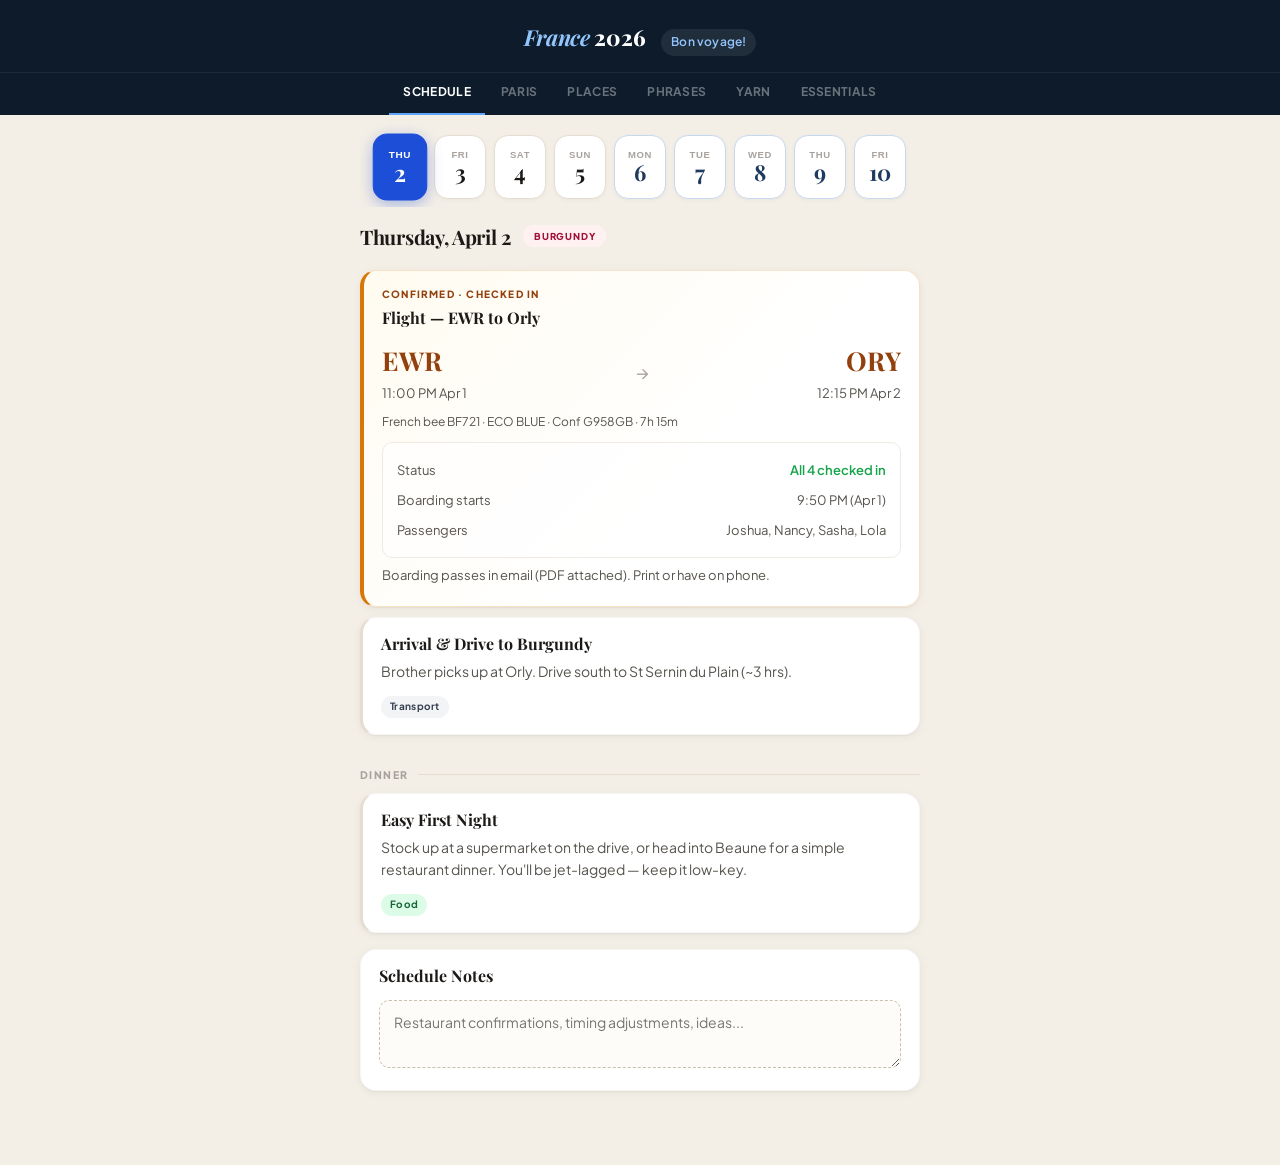
==== commit af4cc4ae: "Add reservation details from email: Orsay booking, Eiffel Tower meeting point, flight check-in statu" ====
--- a/index.html
+++ b/index.html
@@ -81,7 +81,7 @@
     </div>
 
     <div class="card confirmed-card">
-      <div class="confirmed-label">CONFIRMED</div>
+      <div class="confirmed-label">CONFIRMED &middot; CHECKED IN</div>
       <h3>Flight &mdash; EWR to Orly</h3>
       <div class="flight-mini">
         <div class="flight-route">
@@ -89,8 +89,14 @@
           <div class="flight-arrow">&rarr;</div>
           <div class="flight-point right"><span class="airport-code">ORY</span><span class="flight-time">12:15 PM Apr 2</span></div>
         </div>
-        <div class="flight-meta">French bee BF721 &middot; Conf G958GB &middot; 7h 15m</div>
-      </div>
+        <div class="flight-meta">French bee BF721 &middot; ECO BLUE &middot; Conf G958GB &middot; 7h 15m</div>
+      </div>
+      <div class="booking-details" style="margin-top:10px">
+        <div class="booking-row"><span>Status</span><span style="color:#16a34a;font-weight:600">All 4 checked in</span></div>
+        <div class="booking-row"><span>Boarding starts</span><span>9:50 PM (Apr 1)</span></div>
+        <div class="booking-row"><span>Passengers</span><span>Joshua, Nancy, Sasha, Lola</span></div>
+      </div>
+      <p class="card-detail" style="margin-top:8px">Boarding passes in email (PDF attached). Print or have on phone.</p>
     </div>
 
     <div class="card suggestion-card">
@@ -293,22 +299,19 @@
       </div>
     </div>
 
-    <div class="card suggestion-card">
+    <div class="card confirmed-card">
+      <div class="confirmed-label">CONFIRMED &mdash; G7 Famille Taxi</div>
       <h3>Gare de Lyon &rarr; Hotel</h3>
-      <p class="card-desc">You&rsquo;ll arrive with luggage and kids. Options:</p>
-      <ul class="card-list">
-        <li><strong>Taxi with car seat</strong>: Best option with bags + a 5-year-old. Book in advance (see below). ~&euro;15-20, 10 min</li>
-        <li><strong>Metro</strong>: Line 1 dir. Nation &rarr; Bastille (3 stops), then 5-min walk. Manageable but stairs at Bastille &mdash; no elevator on Line 1 side</li>
-      </ul>
-      <div class="card-detail" style="margin-top:10px">
-        <strong>Car seat taxi services</strong>:
-        <ul class="card-list" style="margin-top:4px">
-          <li><strong>G7 Famille</strong>: Paris&rsquo;s biggest taxi company. Book &ldquo;G7 Family&rdquo; with booster seats via the G7 app or <a href="tel:+33147398000">+33 1 47 39 80 00</a></li>
-          <li><strong>Taxi Bambino</strong>: Specializes in families. taxibambino.com &middot; Book 24hrs ahead</li>
-          <li><strong>Family Transport Paris</strong>: Mercedes Classe V, fits up to 3 car seats. familytransportparis.com</li>
-          <li><strong>Marcel</strong>: App-based (like Uber). Select &ldquo;Family&rdquo; option for car seat. marcel.cab</li>
-        </ul>
-      </div>
+      <p class="card-desc"><strong>Pickup 12:30 PM</strong> at Gare de Lyon &rarr; 8 Rue Breguet, 75011</p>
+      <div class="booking-details" style="margin-top:10px">
+        <div class="booking-row"><span>Booking #</span><span>327 103 869</span></div>
+        <div class="booking-row"><span>Service</span><span>G7 Famille</span></div>
+        <div class="booking-row"><span>Car seat</span><span>1 booster seat</span></div>
+        <div class="booking-row"><span>Station pickup fee</span><span>&euro;5.00</span></div>
+        <div class="booking-row"><span>Max wait on site</span><span>5 min</span></div>
+        <div class="booking-row"><span>Payment</span><span>Credit card via G7 app</span></div>
+      </div>
+      <p class="card-detail" style="margin-top:8px">Driver will meet you at Gare de Lyon. ~15 min ride to hotel.</p>
       <span class="card-tag transport">Transport</span>
     </div>
 
@@ -350,10 +353,21 @@
       <span class="location-badge paris">Paris</span>
     </div>
 
-    <div class="card suggestion-card">
-      <h3>Musee d'Orsay</h3>
-      <p class="card-desc">Impressionist masterpieces in a stunning old train station. Monet, Renoir, Van Gogh, Degas. Less overwhelming than the Louvre for kids. &euro;16 adults, free for under-18. Book timed entry online.</p>
-      <p class="card-address">1 Rue de la Legion d'Honneur, 75007</p>
+    <div class="card confirmed-card">
+      <div class="confirmed-label">CONFIRMED &middot; PAID</div>
+      <h3>Mus&eacute;e d&rsquo;Orsay with Audio Guide</h3>
+      <p class="card-desc"><strong>Tuesday April 7 at 10:00 AM</strong> &middot; Impressionist masterpieces in a stunning old train station. Monet, Renoir, Van Gogh, Degas.</p>
+      <div class="booking-details">
+        <div class="booking-row"><span>Booking #</span><span>01329690</span></div>
+        <div class="booking-row"><span>Tickets</span><span>Entry + Audio Guide</span></div>
+        <div class="booking-row"><span>Valid</span><span>All day (Tue&ndash;Sun 9:30 AM&ndash;6 PM, Thu until 9:45 PM)</span></div>
+      </div>
+      <p class="card-detail" style="margin-top:10px"><strong>Entrance</strong>: Use the <strong>Parvis Entrance</strong> (5 Rue de la L&eacute;gion d&rsquo;Honneur) during renovations. NOT the main esplanade entrance.</p>
+      <p class="card-detail"><strong>Audio guide</strong>: Bring headphones + phone with battery and internet. You&rsquo;ll get a link to download the audio guide app.</p>
+      <p class="card-detail"><strong>Note</strong>: Audio guide not included for children under 5. Strollers, large bags, and umbrellas must go in the cloakroom.</p>
+      <p class="card-detail"><strong>Getting there</strong>: Metro Line 8 from Br&eacute;guet-Sabin &rarr; Concorde, RER C &rarr; Mus&eacute;e d&rsquo;Orsay (~25 min). Covered by Navigo pass. <strong>Leave hotel by 9:15 AM.</strong></p>
+      <p class="card-address">5 Rue de la L&eacute;gion d&rsquo;Honneur, 75007 (Parvis Entrance)</p>
+      <p class="card-detail" style="font-size:0.8em;color:#888;margin-top:8px">Non-refundable. Booked via My Top Tour.</p>
       <span class="card-tag culture">Culture</span>
     </div>
 
@@ -361,6 +375,16 @@
       <h3>Jardin du Luxembourg</h3>
       <p class="card-desc">Paris's most beloved park. Sailboats on the pond (&euro;5 to rent a miniature boat), large playground, and a puppet theater (&euro;6, marionnettes). Free entry. The kids will not want to leave.</p>
       <p class="card-address">75006 Paris</p>
+      <span class="card-tag outdoor">Outdoor</span> <span class="card-tag kids">Kids</span>
+    </div>
+
+    <div class="card suggestion-card">
+      <div class="suggestion-label" style="font-size:0.7rem;text-transform:uppercase;letter-spacing:0.05em;color:#2563eb;font-weight:700;margin-bottom:4px">Possible &mdash; Afternoon</div>
+      <h3>Seine River Cruise</h3>
+      <p class="card-desc">Your Louvre ticket (booking #01295956) includes a Seine cruise. Could use it this afternoon after Luxembourg, or save it for Thursday. ~1 hour, departs from the foot of the Eiffel Tower.</p>
+      <p class="card-detail"><strong>Dock</strong>: Port de la Bourdonnais, 75007</p>
+      <p class="card-detail"><strong>From Luxembourg</strong>: RER B to Saint-Michel, then Metro 10 &rarr; Javel or walk along the Seine (~40 min).</p>
+      <a class="map-btn" href="https://www.google.com/maps/search/?api=1&query=Bateaux+Parisiens+Port+de+la+Bourdonnais+Paris" target="_blank" rel="noopener">&#128205; Cruise dock on map</a>
       <span class="card-tag outdoor">Outdoor</span> <span class="card-tag kids">Kids</span>
     </div>
 
@@ -451,7 +475,7 @@
         <div class="booking-row"><span>Children (3-17)</span><span>2 &times; &euro;65 = &euro;130</span></div>
         <div class="booking-row total"><span>Total</span><span>&euro;316 paid</span></div>
       </div>
-      <p class="card-detail" style="margin-top:10px"><strong>Includes</strong>: Reserved entry to Louvre with direct Mona Lisa access + Seine River Cruise</p>
+      <p class="card-detail" style="margin-top:10px"><strong>Includes</strong>: Reserved entry to Louvre with direct Mona Lisa access + <strong>Seine River Cruise</strong> (included in this ticket &mdash; you can use the cruise portion any time during your trip)</p>
       <p class="card-detail"><strong>Meeting point</strong>: Right side of the Carrousel Arch, with the Louvre Pyramid behind you, at the end of the gardens. Host in a red jacket holding a Paris City Vision sign. <strong>Arrive by 9:10 AM.</strong></p>
       <p class="card-detail"><strong>Getting there</strong>: Metro Line 8 from Br&eacute;guet-Sabin &rarr; Op&eacute;ra, transfer to Line 7 &rarr; Palais Royal&ndash;Mus&eacute;e du Louvre (~20 min). Leave hotel by 8:50 AM.</p>
       <p class="card-detail"><strong>Important</strong>: Bring valid passports (original) for entry. Large bags, strollers, and umbrellas must go in the museum cloakroom.</p>
@@ -588,17 +612,18 @@
     </div>
 
     <div class="card confirmed-card">
-      <div class="confirmed-label">BOOK THIS &mdash; Afternoon</div>
+      <div class="confirmed-label">PLAN &mdash; Afternoon</div>
       <h3>Seine River Cruise</h3>
       <p class="card-desc">An hour on the river after Montmartre &mdash; see Notre-Dame, the Eiffel Tower, and 37 bridges from the water. Perfect for tired kids after a big morning on the hill.</p>
-      <p class="card-detail" style="margin-top:6px"><strong>Operator:</strong> Bateaux Parisiens</p>
+      <p class="card-detail" style="margin-top:6px;color:#16a34a;font-weight:600">Your Louvre ticket (booking #01295956) includes a Seine cruise &mdash; use it here if you didn&rsquo;t on Tuesday.</p>
+      <p class="card-detail"><strong>Operator:</strong> Bateaux Parisiens (included with Louvre ticket) or book separately</p>
       <p class="card-detail"><strong>Dock:</strong> Port de la Bourdonnais, 75007 &mdash; at the foot of the Eiffel Tower</p>
       <p class="card-detail"><strong>Duration:</strong> ~1 hour &middot; Runs daily, multiple departures</p>
       <p class="card-detail" style="margin-top:6px"><strong>Getting there from Montmartre:</strong> Metro Line 2 from Anvers &rarr; Charles de Gaulle&ndash;&Eacute;toile, transfer to Line 6 &rarr; Bir-Hakeim (~35 min). Short walk to dock.</p>
       <p class="card-detail"><strong>After cruise:</strong> Taxi back to hotel &mdash; ~20 min, no car seat required for short city trips.</p>
       <div style="display:flex;flex-wrap:wrap;gap:8px;margin-top:12px">
         <a class="map-btn" href="https://www.google.com/maps/search/?api=1&query=Bateaux+Parisiens+Port+de+la+Bourdonnais+Paris" target="_blank" rel="noopener">&#128205; Open in Maps</a>
-        <a class="book-btn" href="https://www.bateauxparisiens.com" target="_blank" rel="noopener">&#127881; Book tickets</a>
+        <a class="book-btn" href="https://www.bateauxparisiens.com" target="_blank" rel="noopener">&#127881; Book if needed</a>
       </div>
       <span class="card-tag outdoor" style="margin-top:12px">Outdoor</span> <span class="card-tag kids">Kids</span>
     </div>
@@ -664,9 +689,10 @@
           <div class="flight-arrow">&rarr;</div>
           <div class="flight-point right"><span class="airport-code">EWR</span><span class="flight-time">9:00 PM</span></div>
         </div>
-        <div class="flight-meta">French bee BF720 &middot; Conf G958GB</div>
+        <div class="flight-meta">French bee BF720 &middot; ECO BLUE &middot; Conf G958GB</div>
       </div>
       <p class="card-detail" style="margin-top:8px"><strong>Leave hotel by 3:00 PM</strong> &middot; Taxi/Uber to Orly ~&euro;35</p>
+      <p class="card-detail">Check in online 24 hrs before (opens Apr 9 ~6:50 PM Paris time).</p>
     </div>
 
     <div class="card confirmed-card">
@@ -677,10 +703,15 @@
         <div class="booking-row"><span>Reference ID</span><span>1923443704</span></div>
         <div class="booking-row"><span>Tickets</span><span>2 &times; Adult + 2 &times; Child (English Tour)</span></div>
         <div class="booking-row"><span>Duration</span><span>~1h 30m</span></div>
-      </div>
-      <p class="card-detail" style="margin-top:10px"><strong>Includes</strong>: Live English-speaking guide, elevator to 2nd floor &amp; summit, skip-the-line entry. Max 15 people per group.</p>
-      <p class="card-detail"><strong>Getting there</strong>: Metro Line 8 dir. Balard from Bastille &rarr; &Eacute;cole Militaire (6 stops, ~15 min), then 10-min walk. Leave hotel by 8:15 AM.</p>
-      <p class="card-detail"><strong>After the tour</strong>: You&rsquo;ll be done by ~10:30 AM. Grab croissants nearby, then enjoy your last hours in Paris before heading to the airport.</p>
+        <div class="booking-row"><span>Paid</span><span>$435.68 via Tiqets</span></div>
+      </div>
+      <p class="card-detail" style="margin-top:10px"><strong>Meeting point</strong>: Place du Trocad&eacute;ro et du 11 Novembre. Look for your guide <strong>across the road from the Ferdinand Foch Statue</strong>, holding a sign with the &ldquo;Touring Pandas&rdquo; logo.</p>
+      <p class="card-detail"><strong>Arrive by 8:50 AM</strong> (10 min before start). Show smartphone ticket to the guide.</p>
+      <p class="card-detail"><strong>Includes</strong>: Live English-speaking guide, elevator to 2nd floor &amp; summit, skip-the-line entry.</p>
+      <p class="card-detail"><strong>Getting there</strong>: Metro Line 6 from Bastille &rarr; Trocad&eacute;ro (~25 min). Or Line 8 dir. Balard &rarr; &Eacute;cole Militaire (15 min) + 10-min walk. <strong>Leave hotel by 8:15 AM.</strong></p>
+      <p class="card-detail"><strong>After the tour</strong>: Done by ~10:30 AM. Grab croissants nearby, then enjoy your last hours in Paris before heading to the airport.</p>
+      <p class="card-detail" style="font-size:0.8em;color:#888;margin-top:8px">Free cancellation until April 7 at 8:59 AM. Booked via Tiqets.</p>
+      <a class="map-btn" href="https://www.google.com/maps/search/?api=1&query=Place+du+Trocadero+et+du+11+Novembre+Paris" target="_blank" rel="noopener" style="margin-top:10px;display:inline-block">&#128205; Meeting point on map</a>
     </div>
 
     <div class="card suggestion-card">
@@ -1422,7 +1453,7 @@
   <div class="place-card" data-day="mon">
     <div class="place-day-badge">Monday Apr 6 &mdash; Arrival</div>
     <h3>Paris Gare de Lyon</h3>
-    <p class="place-meta">TGV arrival 12:08 PM &middot; Place Louis-Armand, 75012</p>
+    <p class="place-meta">TGV arrival 12:08 PM &middot; G7 Famille taxi pickup 12:30 PM (Booking #327 103 869)</p>
     <div class="place-btn-row">
       <a class="map-btn" href="https://www.google.com/maps/search/?api=1&query=Paris+Gare+de+Lyon" target="_blank" rel="noopener">&#128205; Open in Maps</a>
     </div>
@@ -1457,9 +1488,9 @@
 
   <!-- TUESDAY -->
   <div class="place-card" data-day="tue">
-    <div class="place-day-badge">Tuesday Apr 7 &mdash; Morning</div>
+    <div class="place-day-badge">Tuesday Apr 7 &mdash; Morning &mdash; TICKETS PURCHASED</div>
     <h3>Mus&eacute;e d&rsquo;Orsay</h3>
-    <p class="place-meta">Esplanade Val&eacute;ry Giscard d&rsquo;Estaing, 75007 &middot; Book timed entry at musee-orsay.fr</p>
+    <p class="place-meta">Esplanade Val&eacute;ry Giscard d&rsquo;Estaing, 75007 &middot; Permanent + temporary exhibitions</p>
     <p class="place-meta">Metro Line 8 from Br&eacute;guet-Sabin &rarr; Concorde, RER C &rarr; Mus&eacute;e d&rsquo;Orsay (~25 min)</p>
     <div class="place-btn-row">
       <a class="map-btn" href="https://www.google.com/maps/search/?api=1&query=Musee+d'Orsay+Paris" target="_blank" rel="noopener">&#128205; Open in Maps</a>
